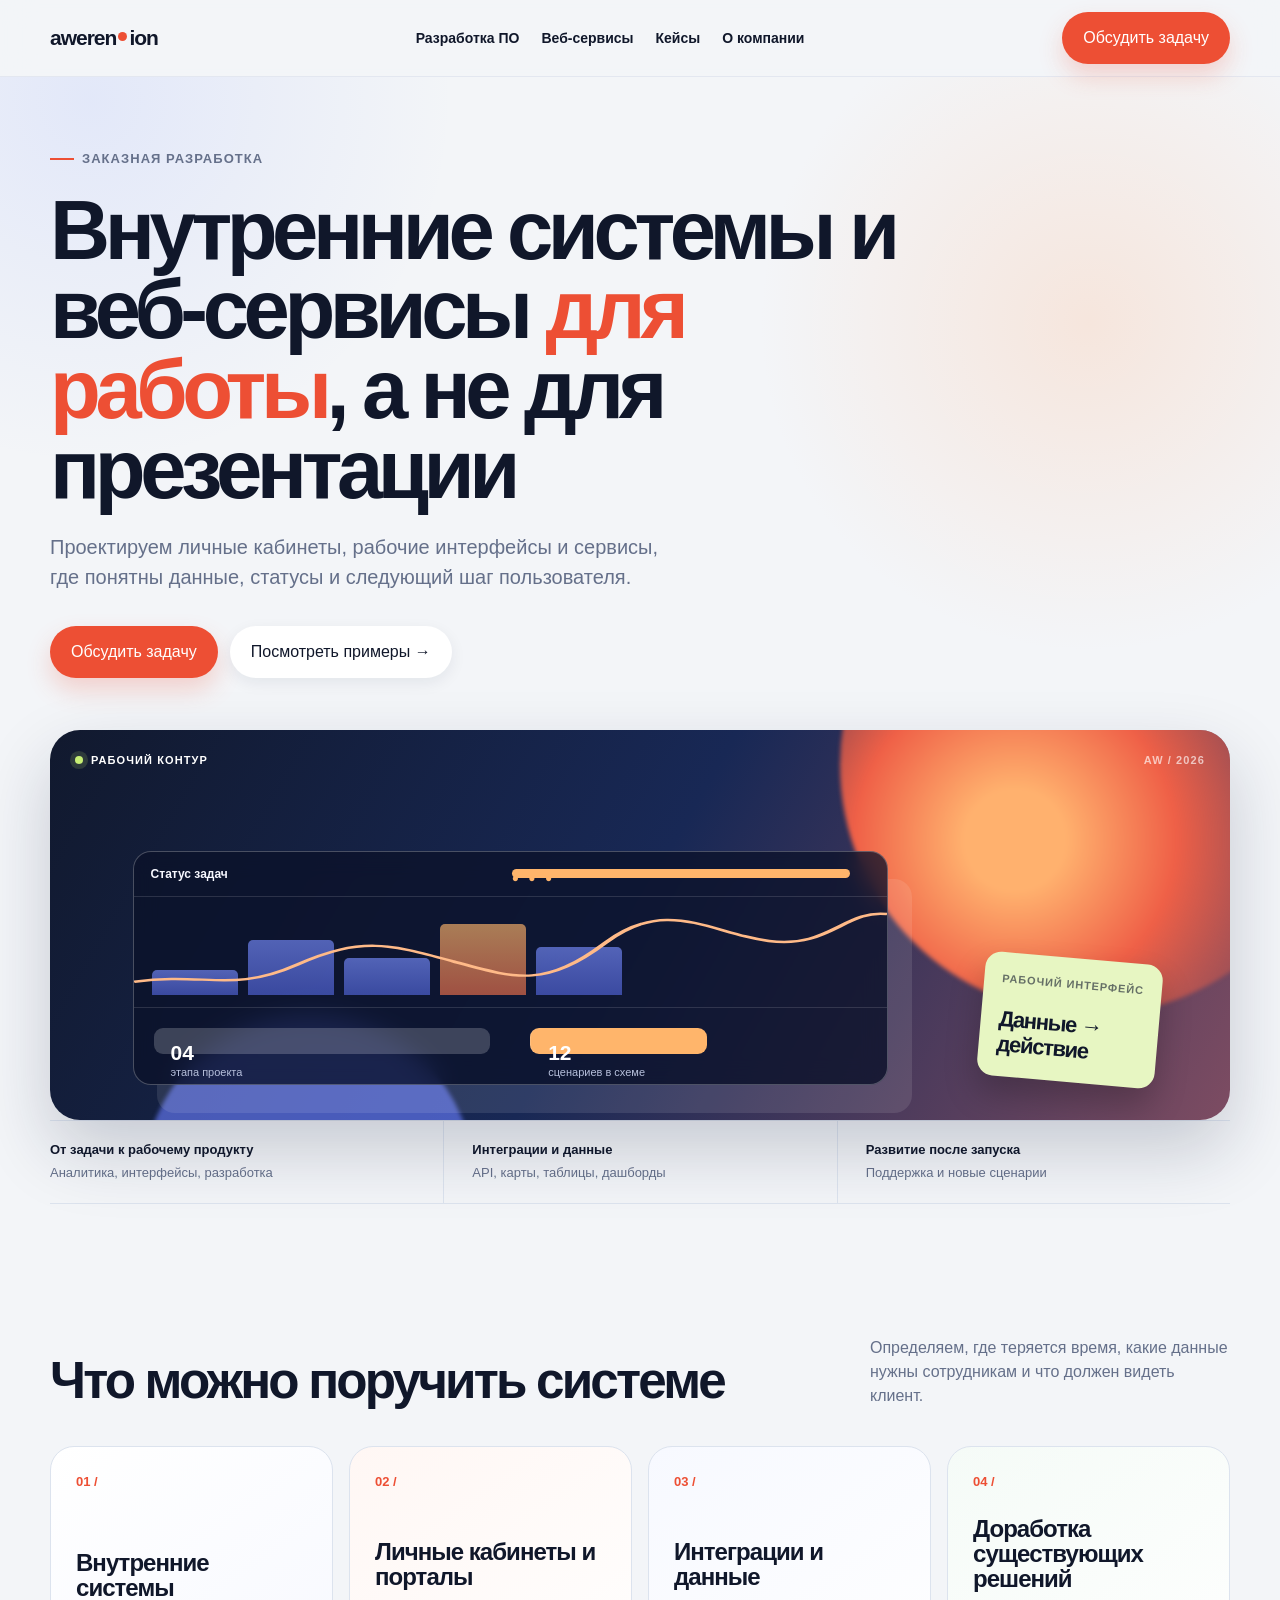
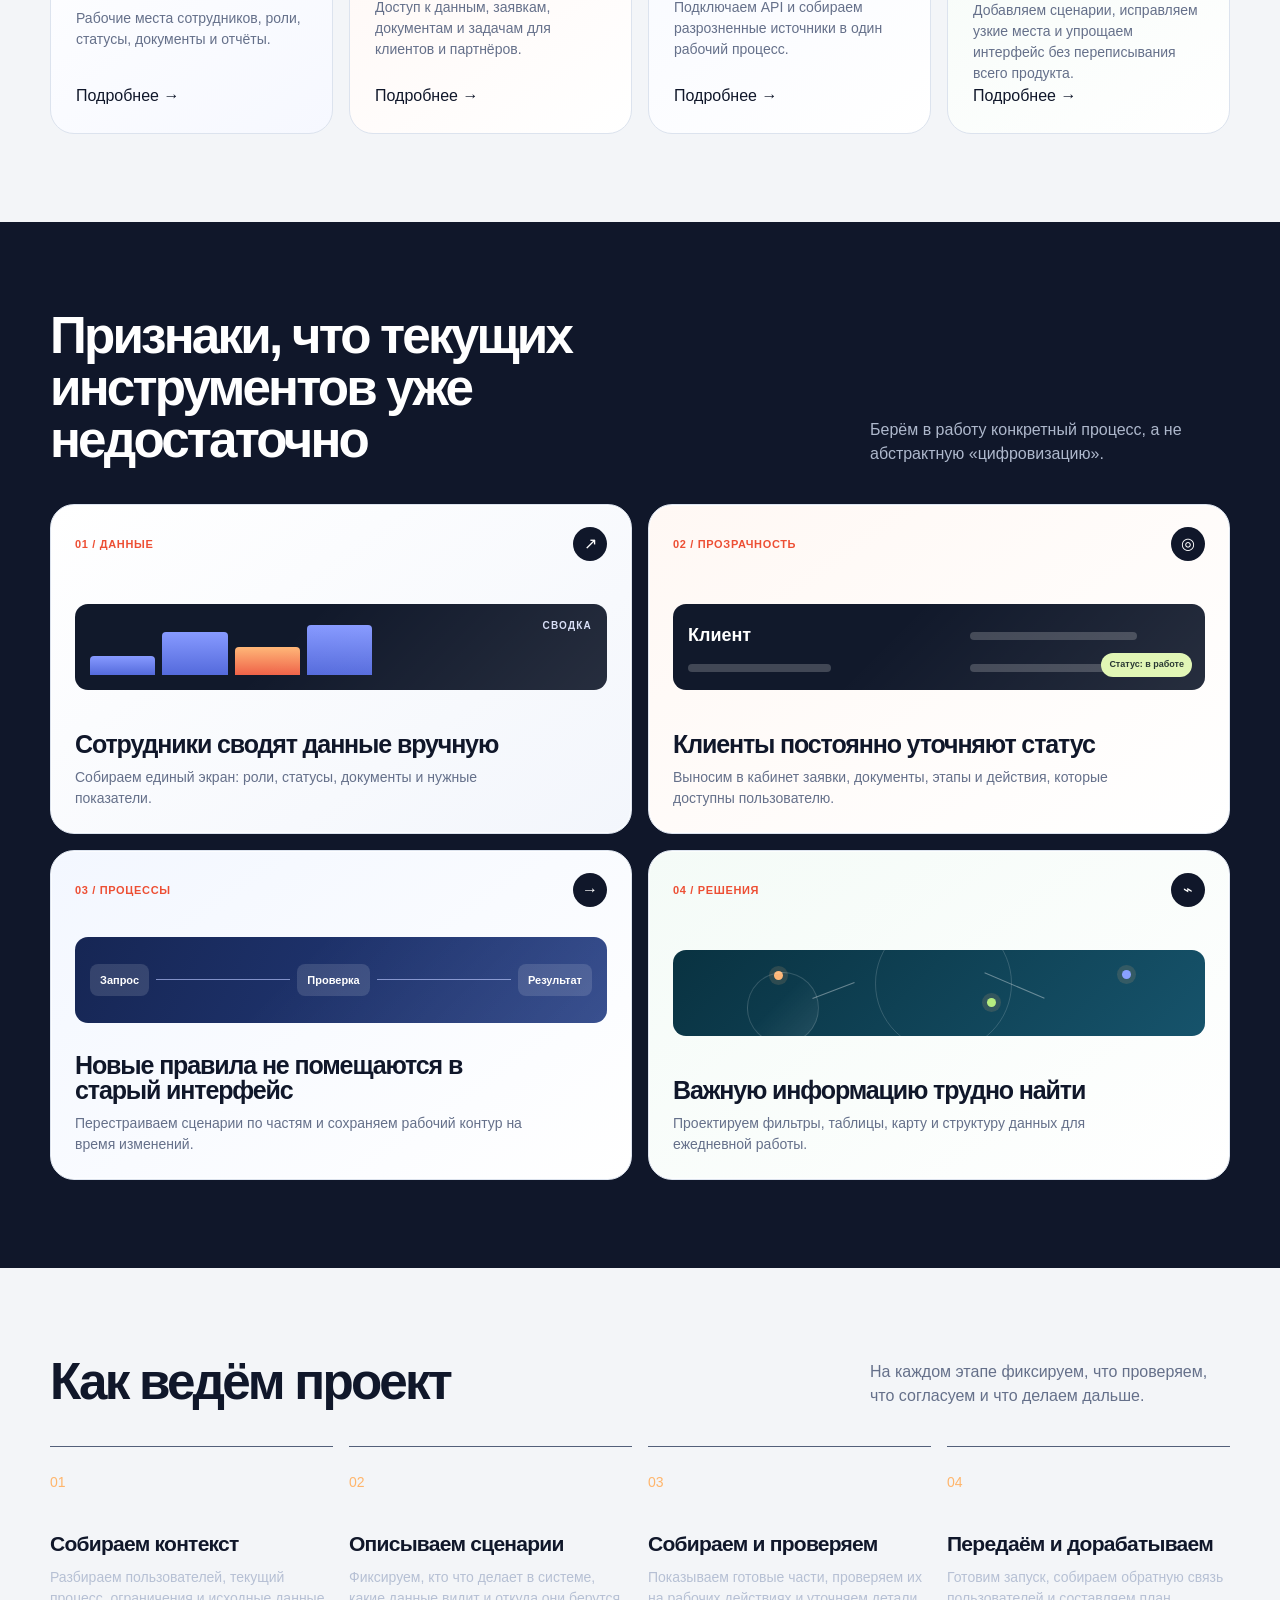
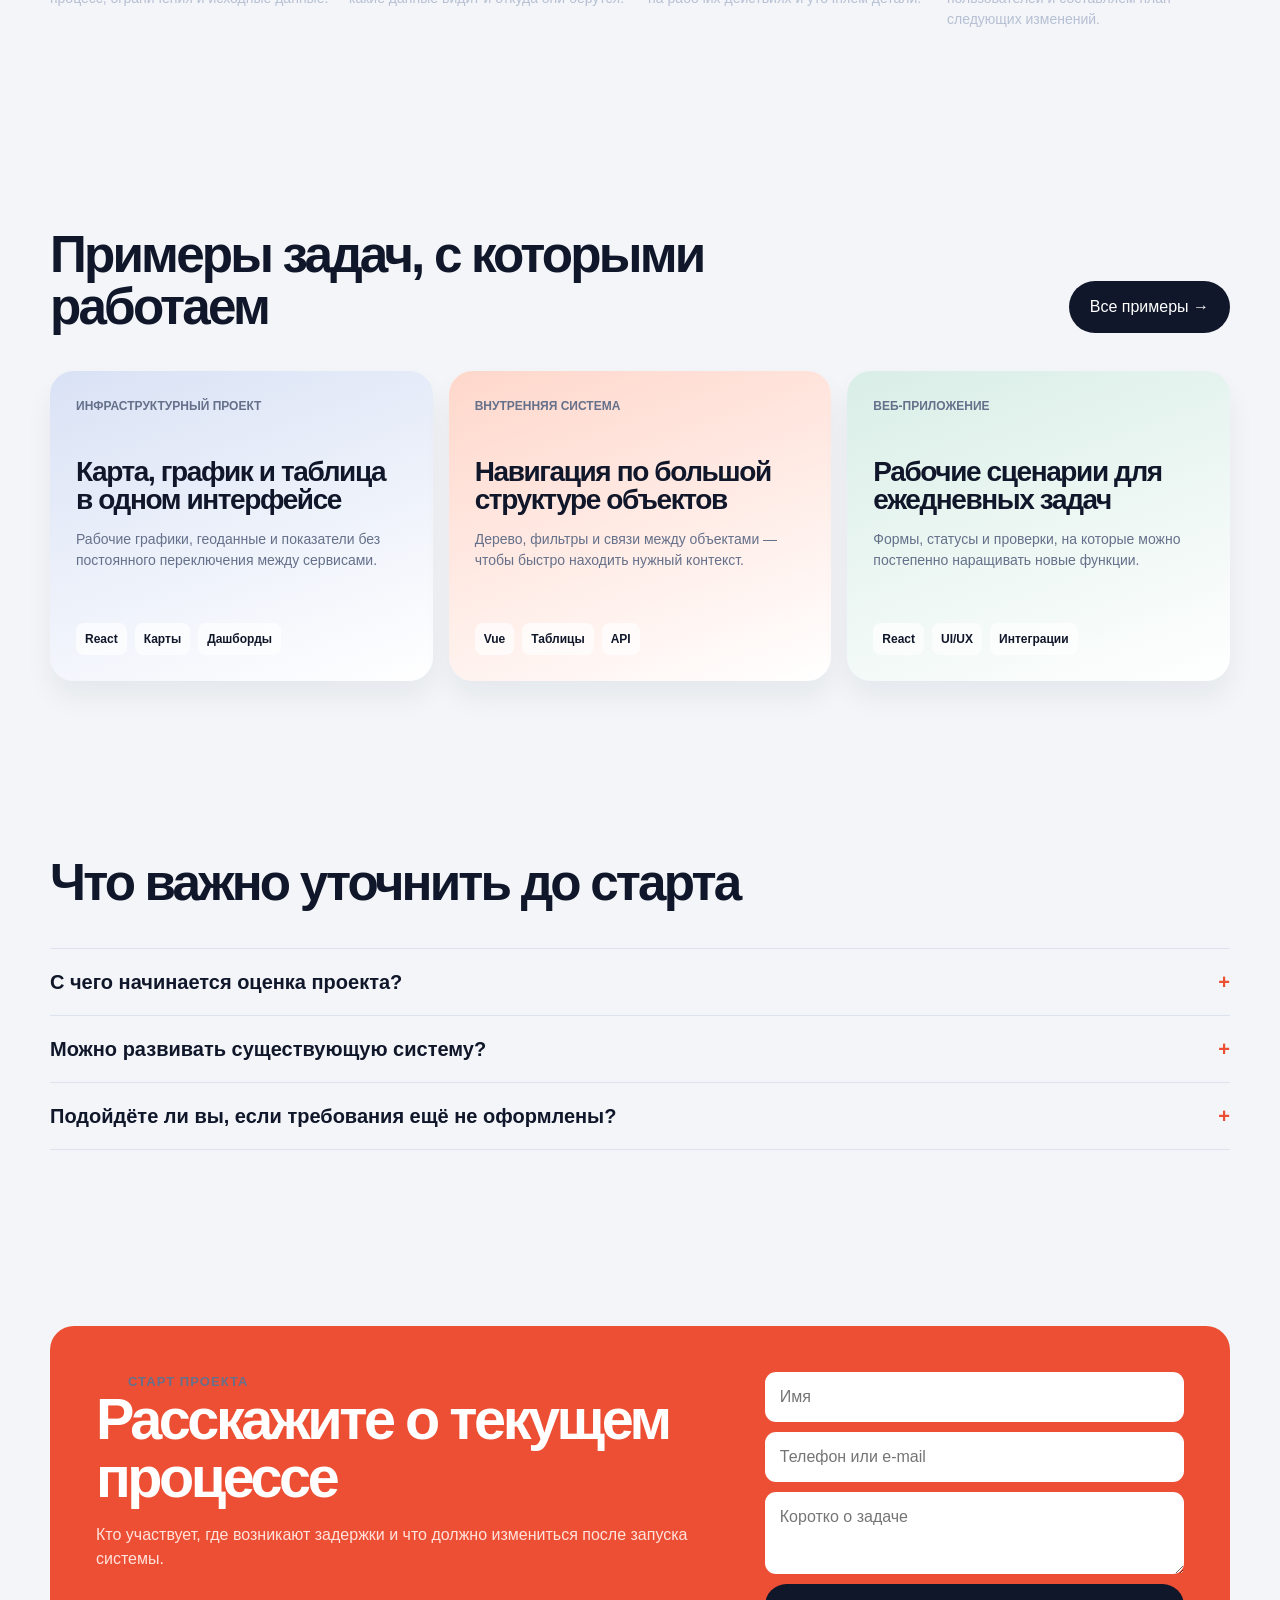
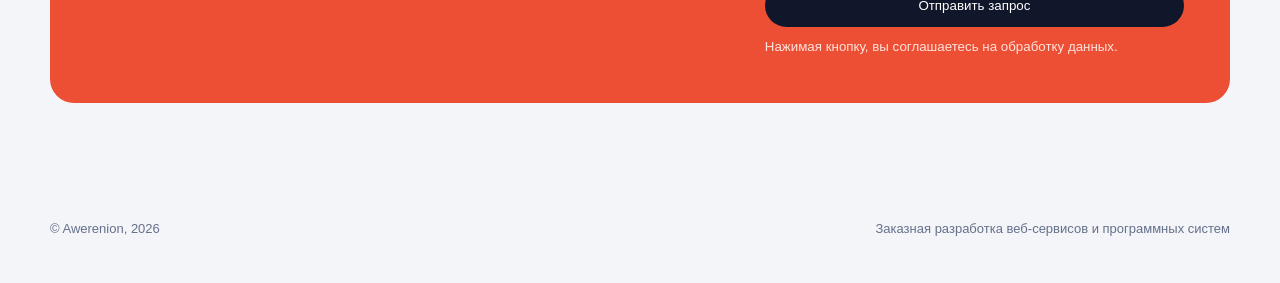
==== index.html @ 9384d817 "Rewrite site copy with concrete business language" ====
<!doctype html><html lang="ru"><head><meta charset="utf-8"><meta name="viewport" content="width=device-width,initial-scale=1"><title>Awerenion — разработка внутренних систем и веб-сервисов</title><meta name="description" content="Разрабатываем внутренние системы, личные кабинеты и веб-сервисы для рабочих процессов и данных."><link rel="stylesheet" href="styles.css"></head><body><header class="nav"><div class="wrap navin"><a class="logo" href="index.html">aweren<i></i>ion</a><nav class="menu"><a href="software.html">Разработка ПО</a><a href="web-services.html">Веб-сервисы</a><a href="cases.html">Кейсы</a><a href="about.html">О компании</a></nav><a class="btn red" href="#request">Обсудить задачу</a></div></header><main><section class="hero"><div class="wrap"><div class="eyebrow">Заказная разработка</div><h1>Внутренние системы и веб‑сервисы <em>для работы</em>, а не для презентации</h1><p class="lead">Проектируем личные кабинеты, рабочие интерфейсы и сервисы, где понятны данные, статусы и следующий шаг пользователя.</p><div class="hero-actions"><a class="btn red" href="#request">Обсудить задачу</a><a class="btn light" href="cases.html">Посмотреть примеры →</a></div><div class="art"><div class="art-top"><span class="art-live"><i></i> Рабочий контур</span><span>AW / 2026</span></div><div class="panel"><div class="panel-nav"><b>Статус задач</b><span>● ● ●</span></div><div class="chart"><i></i><i></i><i></i><i></i><i></i><svg viewbox="0 0 420 135" preserveaspectratio="none" aria-hidden="true"><path d="M0 104 C40 92 55 118 91 83 S143 58 178 79 S229 112 263 56 S321 44 354 54 S397 15 420 21"></path></svg></div><div class="panel-data"><span><b>04</b>этапа проекта</span><span><b>12</b>сценариев в схеме</span></div></div><div class="floating-card"><span>Рабочий интерфейс</span><b>Данные →<br>действие</b></div></div><div class="metricstrip"><div><b>От задачи к рабочему продукту</b><span>Аналитика, интерфейсы, разработка</span></div><div><b>Интеграции и данные</b><span>API, карты, таблицы, дашборды</span></div><div><b>Развитие после запуска</b><span>Поддержка и новые сценарии</span></div></div></div></section><section class="section"><div class="wrap"><div class="section-head"><h2>Что можно поручить системе</h2><p>Определяем, где теряется время, какие данные нужны сотрудникам и что должен видеть клиент.</p></div><div class="grid services"><a class="card" href="software.html"><span class="num">01 /</span><div><h3>Внутренние системы</h3><p>Рабочие места сотрудников, роли, статусы, документы и отчёты.</p></div><span>Подробнее →</span></a><a class="card" href="web-services.html"><span class="num">02 /</span><div><h3>Личные кабинеты и порталы</h3><p>Доступ к данным, заявкам, документам и задачам для клиентов и партнёров.</p></div><span>Подробнее →</span></a><a class="card" href="web-services.html#integrations"><span class="num">03 /</span><div><h3>Интеграции и данные</h3><p>Подключаем API и собираем разрозненные источники в один рабочий процесс.</p></div><span>Подробнее →</span></a><a class="card" href="software.html#support"><span class="num">04 /</span><div><h3>Доработка существующих решений</h3><p>Добавляем сценарии, исправляем узкие места и упрощаем интерфейс без переписывания всего продукта.</p></div><span>Подробнее →</span></a></div></div></section><section class="section dark"><div class="wrap"><div class="section-head"><h2>Признаки, что текущих инструментов уже недостаточно</h2><p>Берём в работу конкретный процесс, а не абстрактную «цифровизацию».</p></div><div class="grid problem"><article class="card problem-card problem-data"><div class="problem-top"><span class="num">01 / ДАННЫЕ</span><span class="problem-icon">↗</span></div><div class="problem-visual"><i></i><i></i><i></i><i></i><b>СВОДКА</b></div><div><h3>Сотрудники сводят данные вручную</h3><p>Собираем единый экран: роли, статусы, документы и нужные показатели.</p></div></article><article class="card problem-card problem-client"><div class="problem-top"><span class="num">02 / ПРОЗРАЧНОСТЬ</span><span class="problem-icon">◎</span></div><div class="problem-visual"><b>Клиент</b><i></i><i></i><i></i><span>Статус: в работе</span></div><div><h3>Клиенты постоянно уточняют статус</h3><p>Выносим в кабинет заявки, документы, этапы и действия, которые доступны пользователю.</p></div></article><article class="card problem-card problem-flow"><div class="problem-top"><span class="num">03 / ПРОЦЕССЫ</span><span class="problem-icon">→</span></div><div class="problem-visual"><b>Запрос</b><i></i><b>Проверка</b><i></i><b>Результат</b></div><div><h3>Новые правила не помещаются в старый интерфейс</h3><p>Перестраиваем сценарии по частям и сохраняем рабочий контур на время изменений.</p></div></article><article class="card problem-card problem-map"><div class="problem-top"><span class="num">04 / РЕШЕНИЯ</span><span class="problem-icon">⌁</span></div><div class="problem-visual"><span></span><span></span><span></span><i></i><i></i></div><div><h3>Важную информацию трудно найти</h3><p>Проектируем фильтры, таблицы, карту и структуру данных для ежедневной работы.</p></div></article></div></div></section><section class="section"><div class="wrap"><div class="section-head"><h2>Как ведём проект</h2><p>На каждом этапе фиксируем, что проверяем, что согласуем и что делаем дальше.</p></div><div class="grid steps"><article class="step"><h3>Собираем контекст</h3><p>Разбираем пользователей, текущий процесс, ограничения и исходные данные.</p></article><article class="step"><h3>Описываем сценарии</h3><p>Фиксируем, кто что делает в системе, какие данные видит и откуда они берутся.</p></article><article class="step"><h3>Собираем и проверяем</h3><p>Показываем готовые части, проверяем их на рабочих действиях и уточняем детали.</p></article><article class="step"><h3>Передаём и дорабатываем</h3><p>Готовим запуск, собираем обратную связь пользователей и составляем план следующих изменений.</p></article></div></div></section><section class="section"><div class="wrap"><div class="section-head"><h2>Примеры задач, с которыми работаем</h2><a class="btn" href="cases.html">Все примеры →</a></div><div class="grid cases"><article class="case"><span class="tag">ИНФРАСТРУКТУРНЫЙ ПРОЕКТ</span><div><h3>Карта, график и таблица в одном интерфейсе</h3><p>Рабочие графики, геоданные и показатели без постоянного переключения между сервисами.</p></div><div class="tech"><span>React</span><span>Карты</span><span>Дашборды</span></div></article><article class="case"><span class="tag">ВНУТРЕННЯЯ СИСТЕМА</span><div><h3>Навигация по большой структуре объектов</h3><p>Дерево, фильтры и связи между объектами — чтобы быстро находить нужный контекст.</p></div><div class="tech"><span>Vue</span><span>Таблицы</span><span>API</span></div></article><article class="case"><span class="tag">ВЕБ‑ПРИЛОЖЕНИЕ</span><div><h3>Рабочие сценарии для ежедневных задач</h3><p>Формы, статусы и проверки, на которые можно постепенно наращивать новые функции.</p></div><div class="tech"><span>React</span><span>UI/UX</span><span>Интеграции</span></div></article></div></div></section><section class="section"><div class="wrap"><div class="section-head"><h2>Что важно уточнить до старта</h2></div><div class="faq"><details><summary>С чего начинается оценка проекта?</summary><p>С понимания задачи, пользователей, текущих процессов и интеграций. После этого можно предложить формат первого этапа и порядок работ.</p></details><details><summary>Можно развивать существующую систему?</summary><p>Да. Начинаем с аудита текущего решения, определяем узкие места и собираем план изменений без лишней перестройки.</p></details><details><summary>Подойдёте ли вы, если требования ещё не оформлены?</summary><p>Да. На старте помогаем структурировать задачу, определить приоритеты и оформить первый понятный объём работ.</p></details></div></div></section><section class="section"><div class="wrap"><div class="contact" id="request"><div><div class="eyebrow">Старт проекта</div><h2>Расскажите о текущем процессе</h2><p>Кто участвует, где возникают задержки и что должно измениться после запуска системы.</p></div><form class="form" data-form><input required placeholder="Имя"><input required placeholder="Телефон или e-mail"><textarea placeholder="Коротко о задаче"></textarea><button class="btn" type="submit">Отправить запрос</button><small data-status>Нажимая кнопку, вы соглашаетесь на обработку данных.</small></form></div></div></section></main><footer class="footer"><div class="wrap footerin"><span>© Awerenion, 2026</span><span>Заказная разработка веб‑сервисов и программных систем</span></div></footer><script src="script.js"></script></body></html>
---- styles.css ----
:root{--ink:#10172a;--muted:#65708a;--line:#dce3ee;--paper:#f5f7fa;--white:#fff;--red:#e4472f;--orange:#ffb56b;--blue:#315efb;--radius:22px;--wide:1180px}*{box-sizing:border-box}html{scroll-behavior:smooth}body{margin:0;background:var(--paper);color:var(--ink);font:16px/1.5 Inter,Arial,sans-serif}a{color:inherit;text-decoration:none}.wrap{width:min(var(--wide),calc(100% - 40px));margin:auto}.nav{position:sticky;top:0;z-index:5;background:rgba(245,247,250,.92);backdrop-filter:blur(12px);border-bottom:1px solid var(--line)}.navin{height:76px;display:flex;align-items:center;justify-content:space-between;gap:24px}.logo{font-size:21px;font-weight:850;letter-spacing:-1px}.logo i{display:inline-block;width:9px;height:9px;border-radius:50%;background:var(--red);margin:0 2px 4px}.menu{display:flex;gap:22px;font-size:14px;font-weight:650}.menu a:hover{color:var(--red)}.btn{display:inline-flex;align-items:center;justify-content:center;border:0;border-radius:100px;padding:14px 21px;background:var(--ink);color:white;font:700 14px inherit;cursor:pointer;transition:.2s}.btn:hover{transform:translateY(-2px);background:var(--blue)}.btn.red{background:var(--red)}.btn.light{background:white;color:var(--ink)}.hero{padding:72px 0 44px;overflow:hidden}.eyebrow{display:flex;align-items:center;gap:8px;color:var(--muted);font-size:13px;font-weight:750;text-transform:uppercase;letter-spacing:.08em}.eyebrow:before{content:'';width:24px;height:2px;background:var(--red)}h1{max-width:880px;margin:22px 0;font-size:clamp(42px,6.5vw,86px);line-height:.96;letter-spacing:-.065em}h1 em{font-style:normal;color:var(--red)}.lead{max-width:620px;color:var(--muted);font-size:20px}.hero-actions{display:flex;gap:12px;flex-wrap:wrap;margin:34px 0 52px}.metricstrip{display:grid;grid-template-columns:repeat(3,1fr);border-top:1px solid var(--line);border-bottom:1px solid var(--line)}.metricstrip div{padding:19px 0}.metricstrip div+div{border-left:1px solid var(--line);padding-left:28px}.metricstrip b{display:block;font-size:13px}.metricstrip span{font-size:13px;color:var(--muted)}.art{height:330px;position:relative;border-radius:var(--radius);background:linear-gradient(115deg,#121a2b,#273c74);overflow:hidden}.art:before,.art:after{content:'';position:absolute;border-radius:50%;filter:blur(2px)}.art:before{width:420px;height:420px;right:-60px;top:-110px;background:linear-gradient(135deg,var(--red),#ff8a67)}.art:after{width:280px;height:280px;left:16%;bottom:-155px;background:#7b9cff}.art .panel{position:absolute;left:7%;bottom:8%;width:67%;height:60%;z-index:1;border:1px solid rgba(255,255,255,.35);border-radius:16px;background:rgba(10,16,35,.7);box-shadow:20px 24px 0 rgba(255,255,255,.14)}.panel span{display:block;margin:20px;background:rgba(255,255,255,.2);height:9px;border-radius:9px}.panel span:nth-child(2){width:47%;background:#ffb56b}.panel span:nth-child(3){width:72%}.panel span:nth-child(4){width:35%;background:#f86b5c}.section{padding:88px 0}.section.dark{background:var(--ink);color:white}.section-head{display:flex;align-items:end;justify-content:space-between;gap:25px;margin-bottom:38px}.section h2{max-width:740px;margin:0;font-size:clamp(31px,4vw,53px);line-height:1.02;letter-spacing:-.055em}.section-head p{max-width:360px;margin:0;color:var(--muted)}.dark .section-head p{color:#aeb8cc}.grid{display:grid;gap:16px}.services{grid-template-columns:repeat(4,1fr)}.card{background:white;border:1px solid var(--line);border-radius:var(--radius);padding:25px;min-height:240px;display:flex;flex-direction:column;justify-content:space-between;transition:.2s}.card:hover{border-color:var(--blue);transform:translateY(-4px)}.num{font-weight:800;color:var(--red);font-size:13px}.card h3{font-size:24px;line-height:1.05;letter-spacing:-.04em;margin:25px 0 8px}.card p{margin:0;color:var(--muted);font-size:14px}.problem{grid-template-columns:repeat(2,1fr)}.problem .card{min-height:185px}.problem .card h3{margin:12px 0 8px}.steps{counter-reset:steps;grid-template-columns:repeat(4,1fr)}.step{padding:23px 0;border-top:1px solid #53607a}.step:before{counter-increment:steps;content:'0' counter(steps);font-size:14px;color:var(--orange)}.step h3{font-size:21px;margin:34px 0 7px;letter-spacing:-.035em}.step p{margin:0;color:#b6c0d4;font-size:14px}.cases{grid-template-columns:repeat(3,1fr)}.case{min-height:310px;padding:26px;border-radius:var(--radius);background:linear-gradient(160deg,#d9e2f5,#fff);display:flex;flex-direction:column;justify-content:space-between}.case:nth-child(2){background:linear-gradient(160deg,#ffd7cb,#fff)}.case:nth-child(3){background:linear-gradient(160deg,#d9eee7,#fff)}.tag{font-size:12px;font-weight:700;color:var(--muted)}.case h3{font-size:28px;line-height:1.03;letter-spacing:-.05em;margin:14px 0}.case p{font-size:14px;color:var(--muted);margin:0}.tech{display:flex;gap:8px;flex-wrap:wrap;margin-top:24px}.tech span{font-size:12px;font-weight:700;padding:7px 9px;background:rgba(255,255,255,.7);border-radius:8px}.faq{border-top:1px solid var(--line)}details{border-bottom:1px solid var(--line);padding:18px 0}summary{cursor:pointer;list-style:none;font-size:20px;font-weight:700;display:flex;justify-content:space-between;gap:20px}summary:after{content:'+';color:var(--red)}details[open] summary:after{content:'−'}details p{max-width:700px;margin:14px 0 0;color:var(--muted)}.contact{background:var(--red);color:white;border-radius:var(--radius);padding:46px;display:grid;grid-template-columns:1.2fr .8fr;gap:40px}.contact h2{font-size:clamp(34px,4.5vw,62px);line-height:1;letter-spacing:-.06em;margin:0 0 17px}.contact p{margin:0;color:#ffe3dc}.form{display:grid;gap:10px}.form input,.form textarea{width:100%;padding:13px 15px;border:0;border-radius:11px;font:inherit}.form textarea{min-height:82px;resize:vertical}.form small{color:#ffe3dc}.form .btn{background:var(--ink)}.footer{padding:28px 0 45px;color:var(--muted);font-size:13px}.footerin{display:flex;justify-content:space-between;gap:20px}.pagehero{padding:70px 0 44px}.pagehero h1{font-size:clamp(43px,6vw,72px);max-width:830px}.pagehero .lead{max-width:720px}.crumbs{font-size:13px;color:var(--muted)}.content-grid{display:grid;grid-template-columns:1fr 1fr;gap:16px}.wide-card{background:white;padding:32px;border-radius:var(--radius);border:1px solid var(--line)}.wide-card h2{margin:0 0 15px;font-size:32px;letter-spacing:-.05em;line-height:1.05}.wide-card p{color:var(--muted)}.case-full{padding:38px;background:white;border-radius:var(--radius);border:1px solid var(--line);margin-bottom:16px}.case-full h2{font-size:35px;letter-spacing:-.055em;margin:8px 0 14px}.case-full p{max-width:720px;color:var(--muted)}.case-full dl{display:grid;grid-template-columns:repeat(3,1fr);gap:20px;margin:28px 0 0}.case-full dt{color:var(--muted);font-size:13px}.case-full dd{font-size:16px;font-weight:700;margin:6px 0}.note{background:#fff4ef;border-left:3px solid var(--red);padding:17px 18px;color:#55362d;font-size:14px;border-radius:0 10px 10px 0}@media(max-width:800px){.wrap{width:min(100% - 28px,var(--wide))}.menu{display:none}.navin{height:65px}.hero{padding-top:45px}.art{height:260px}.section{padding:62px 0}.section-head{display:block}.section-head p{margin-top:16px}.services,.steps{grid-template-columns:repeat(2,1fr)}.cases,.problem,.content-grid,.contact{grid-template-columns:1fr}.metricstrip{grid-template-columns:1fr}.metricstrip div+div{border-left:0;border-top:1px solid var(--line);padding-left:0}.contact{padding:30px 22px}.case-full dl{grid-template-columns:1fr}.footerin{display:block}.footerin span{display:block;margin-bottom:8px}}@media(max-width:450px){h1{font-size:42px}.services,.steps{grid-template-columns:1fr}.hero-actions .btn{width:100%}.art{height:210px}.section h2{font-size:33px}}/* Visual layer */:root{--paper:#f3f5f8;--red:#ed4f34;--lime:#c7ef74;--radius:24px}.nav{background:rgba(243,245,248,.85);backdrop-filter:blur(16px);border-color:rgba(220,226,237,.75)}.btn.red{box-shadow:0 12px 25px rgba(237,79,52,.22)}.btn.red b{font-size:18px;margin-left:9px;line-height:0}.btn.light{box-shadow:0 5px 16px rgba(18,28,50,.07)}.hero{background:radial-gradient(circle at 85% 21%,rgba(255,186,143,.26),transparent 23%),radial-gradient(circle at 7% 2%,rgba(107,138,255,.12),transparent 22%)}.art{height:390px;border-radius:30px;background:linear-gradient(120deg,#11192e 0%,#182855 49%,#7d4c62 100%);box-shadow:0 30px 70px rgba(18,29,58,.2)}.art:before{width:500px;height:500px;right:-110px;top:-215px;background:radial-gradient(circle at 35% 65%,#ffb16e 0 11%,#ef6047 35%,rgba(237,79,52,0) 68%)}.art:after{width:330px;height:330px;left:8%;bottom:-225px;background:#697eff;opacity:.62}.art-top{position:relative;z-index:2;display:flex;justify-content:space-between;padding:22px 25px;color:rgba(255,255,255,.65);font-size:11px;font-weight:800;letter-spacing:.1em;text-transform:uppercase}.art-live{display:flex;gap:8px;align-items:center;color:white}.art-live i{width:8px;height:8px;border-radius:50%;background:var(--lime);box-shadow:0 0 0 5px rgba(199,239,116,.15)}.art .panel{left:7%;bottom:9%;width:64%;min-height:226px;border-color:rgba(255,255,255,.25);border-radius:18px;background:rgba(11,18,41,.76);box-shadow:24px 28px 0 rgba(255,255,255,.1);overflow:hidden;backdrop-filter:blur(12px)}.panel-nav{height:45px;padding:0 17px;display:flex;justify-content:space-between;align-items:center;color:#f7f8ff;border-bottom:1px solid rgba(255,255,255,.13);font-size:12px}.panel-nav span{color:#ffb56b;letter-spacing:3px}.chart{height:110px;display:flex;align-items:flex-end;gap:10px;padding:16px 18px 12px;position:relative;overflow:hidden}.chart>i{display:block;width:12%;border-radius:5px 5px 0 0;background:linear-gradient(#788dff,#5366dc);opacity:.65}.chart>i:nth-child(1){height:31%}.chart>i:nth-child(2){height:67%}.chart>i:nth-child(3){height:45%}.chart>i:nth-child(4){height:87%;background:linear-gradient(#ffb56b,#ef704c)}.chart>i:nth-child(5){height:59%}.chart svg{position:absolute;inset:0;width:100%;height:100%;fill:none;stroke:#ffba88;stroke-width:3}.panel-data{display:grid;grid-template-columns:1fr 1fr;border-top:1px solid rgba(255,255,255,.13)}.panel-data span{padding:13px 17px;color:#b7c0dc;font-size:11px}.panel-data span+span{border-left:1px solid rgba(255,255,255,.13)}.panel-data b{display:block;color:white;font-size:21px;line-height:1.1}.floating-card{position:absolute;right:6%;bottom:10%;z-index:2;width:178px;padding:18px;border-radius:16px;background:#e7f6c2;color:var(--ink);transform:rotate(5deg);box-shadow:0 18px 33px rgba(0,0,0,.22)}.floating-card span{display:block;font-size:11px;font-weight:800;text-transform:uppercase;letter-spacing:.08em;opacity:.6;margin-bottom:21px}.floating-card b{font-size:22px;line-height:1;letter-spacing:-.06em}.services .card{background:linear-gradient(145deg,#fff,#f6f8ff)}.services .card:nth-child(2){background:linear-gradient(145deg,#fff7f4,#fff)}.services .card:nth-child(3){background:linear-gradient(145deg,#f7f9ff,#fff)}.services .card:nth-child(4){background:linear-gradient(145deg,#f5fbf7,#fff)}.case{box-shadow:0 16px 28px rgba(18,30,54,.06)}@media(max-width:800px){.art{height:310px}.art .panel{width:70%;min-height:202px;left:5%}.floating-card{right:4%;bottom:9%;width:140px;padding:14px}.floating-card b{font-size:18px}.chart{height:84px}.panel-data span{padding:10px 12px}.art-top{padding:16px}.art:before{transform:scale(.75);transform-origin:top right}}@media(max-width:450px){.art{height:265px}.art .panel{width:74%;min-height:178px}.floating-card{width:105px;right:3%;padding:11px}.floating-card span{font-size:8px;margin-bottom:12px}.floating-card b{font-size:15px}.chart{gap:6px;height:62px;padding:9px 11px}.panel-nav{height:36px;padding:0 11px;font-size:10px}.panel-data span{font-size:9px;padding:8px 10px}.panel-data b{font-size:16px}}.problem .problem-card{min-height:330px;padding:22px 24px 24px;color:var(--ink);overflow:hidden;position:relative;gap:13px;background:linear-gradient(145deg,#fff,#f3f6fc);box-shadow:inset 0 0 0 1px rgba(255,255,255,.7)}.problem .problem-card:nth-child(2){background:linear-gradient(145deg,#fff8f4,#fff)}.problem .problem-card:nth-child(3){background:linear-gradient(145deg,#f3f7ff,#fff)}.problem .problem-card:nth-child(4){background:linear-gradient(145deg,#f4fbf7,#fff)}.problem-top{display:flex;align-items:center;justify-content:space-between}.problem .num{color:var(--red);font-size:11px;letter-spacing:.06em}.problem-icon{display:grid;place-items:center;width:34px;height:34px;border-radius:50%;background:var(--ink);color:white;font-size:16px}.problem .problem-card h3{margin:0 0 9px;font-size:25px;line-height:1.03;letter-spacing:-.045em;max-width:470px}.problem .problem-card p{font-size:14px;max-width:455px}.problem-visual{height:86px;border-radius:13px;position:relative;overflow:hidden;background:#11192b;color:white;padding:15px;display:flex;align-items:flex-end;gap:7px}.problem-visual:after{content:'';position:absolute;inset:0;background:linear-gradient(135deg,transparent 40%,rgba(255,255,255,.09));pointer-events:none}.problem-data .problem-visual i{display:block;width:13%;border-radius:4px 4px 0 0;background:linear-gradient(#879aff,#546adc)}.problem-data .problem-visual i:nth-of-type(1){height:34%}.problem-data .problem-visual i:nth-of-type(2){height:76%}.problem-data .problem-visual i:nth-of-type(3){height:49%;background:linear-gradient(#ffb778,#ef6248)}.problem-data .problem-visual i:nth-of-type(4){height:89%}.problem-data .problem-visual b{position:absolute;right:15px;top:14px;font-size:10px;letter-spacing:.12em;color:#d6ddf7}.problem-client .problem-visual{display:grid;grid-template-columns:1.25fr 1fr;gap:8px;align-items:center}.problem-client .problem-visual b{font-size:18px}.problem-client .problem-visual i{height:8px;border-radius:8px;background:rgba(255,255,255,.2)}.problem-client .problem-visual i:nth-of-type(1){width:76%}.problem-client .problem-visual i:nth-of-type(2){width:52%}.problem-client .problem-visual i:nth-of-type(3){width:88%}.problem-client .problem-visual span{position:absolute;right:13px;bottom:13px;border-radius:50px;padding:5px 8px;background:#dff5b0;color:#1a2a24;font-size:9px;font-weight:800}.problem-flow .problem-visual{align-items:center;justify-content:space-between;background:linear-gradient(115deg,#162654,#263f84)}.problem-flow .problem-visual b{font-size:11px;padding:8px 10px;border-radius:8px;background:rgba(255,255,255,.13);position:relative;z-index:1}.problem-flow .problem-visual i{height:1px;flex:1;background:#b9c6ff;opacity:.65}.problem-map .problem-visual{display:block;background:linear-gradient(135deg,#093241,#16536b)}.problem-map .problem-visual:before,.problem-map .problem-visual:after{content:'';position:absolute;border:1px solid rgba(255,255,255,.16);border-radius:50%;width:135px;height:135px;left:38%;top:-35px}.problem-map .problem-visual:after{width:70px;height:70px;left:14%;top:22px}.problem-map .problem-visual span{position:absolute;width:9px;height:9px;border-radius:50%;background:#ffb778;box-shadow:0 0 0 5px rgba(255,183,120,.14)}.problem-map .problem-visual span:nth-child(1){left:19%;top:25%}.problem-map .problem-visual span:nth-child(2){left:59%;top:56%;background:#b6ec80}.problem-map .problem-visual span:nth-child(3){right:14%;top:23%;background:#89a1ff}.problem-map .problem-visual i{position:absolute;width:45px;height:1px;background:rgba(255,255,255,.37);transform:rotate(-21deg);left:26%;top:47%}.problem-map .problem-visual i:nth-of-type(2){width:65px;transform:rotate(23deg);left:58%;top:41%}@media(max-width:800px){.problem .problem-card{min-height:290px}.problem .problem-card h3{font-size:22px}}
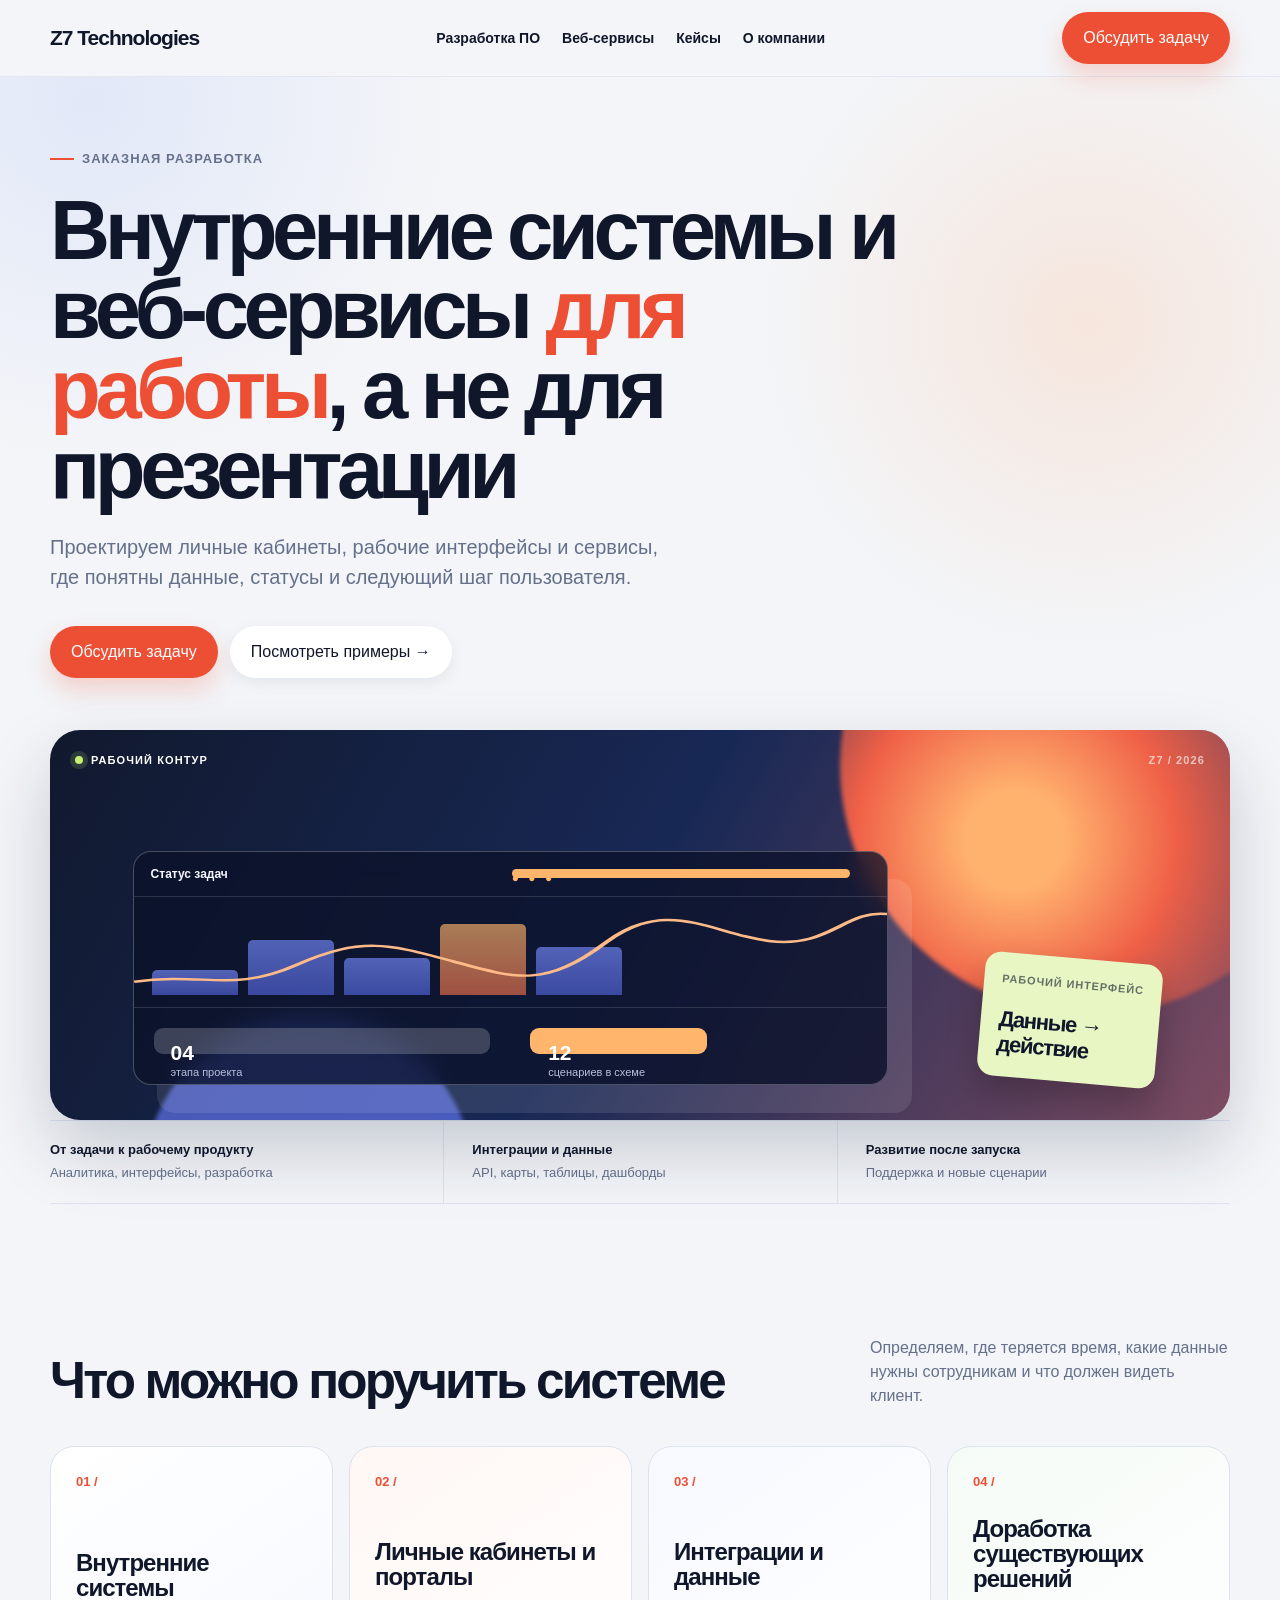
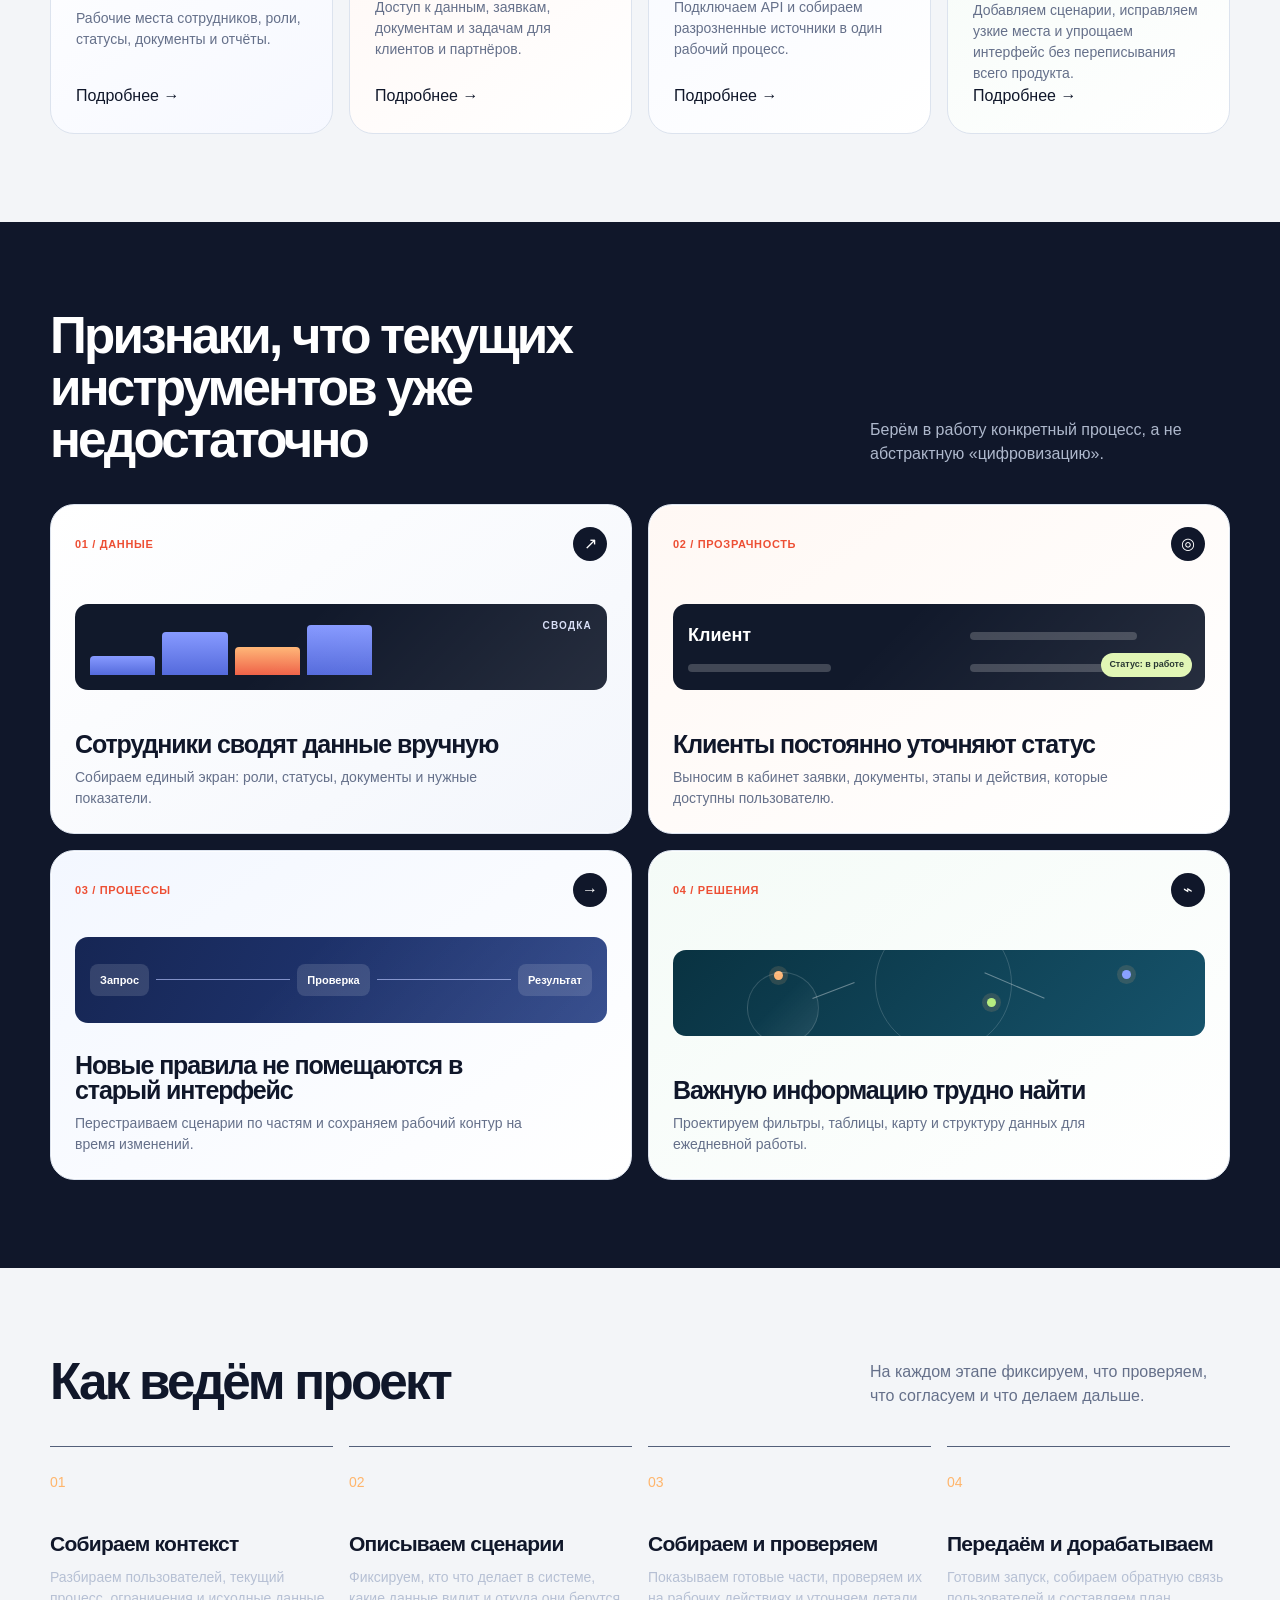
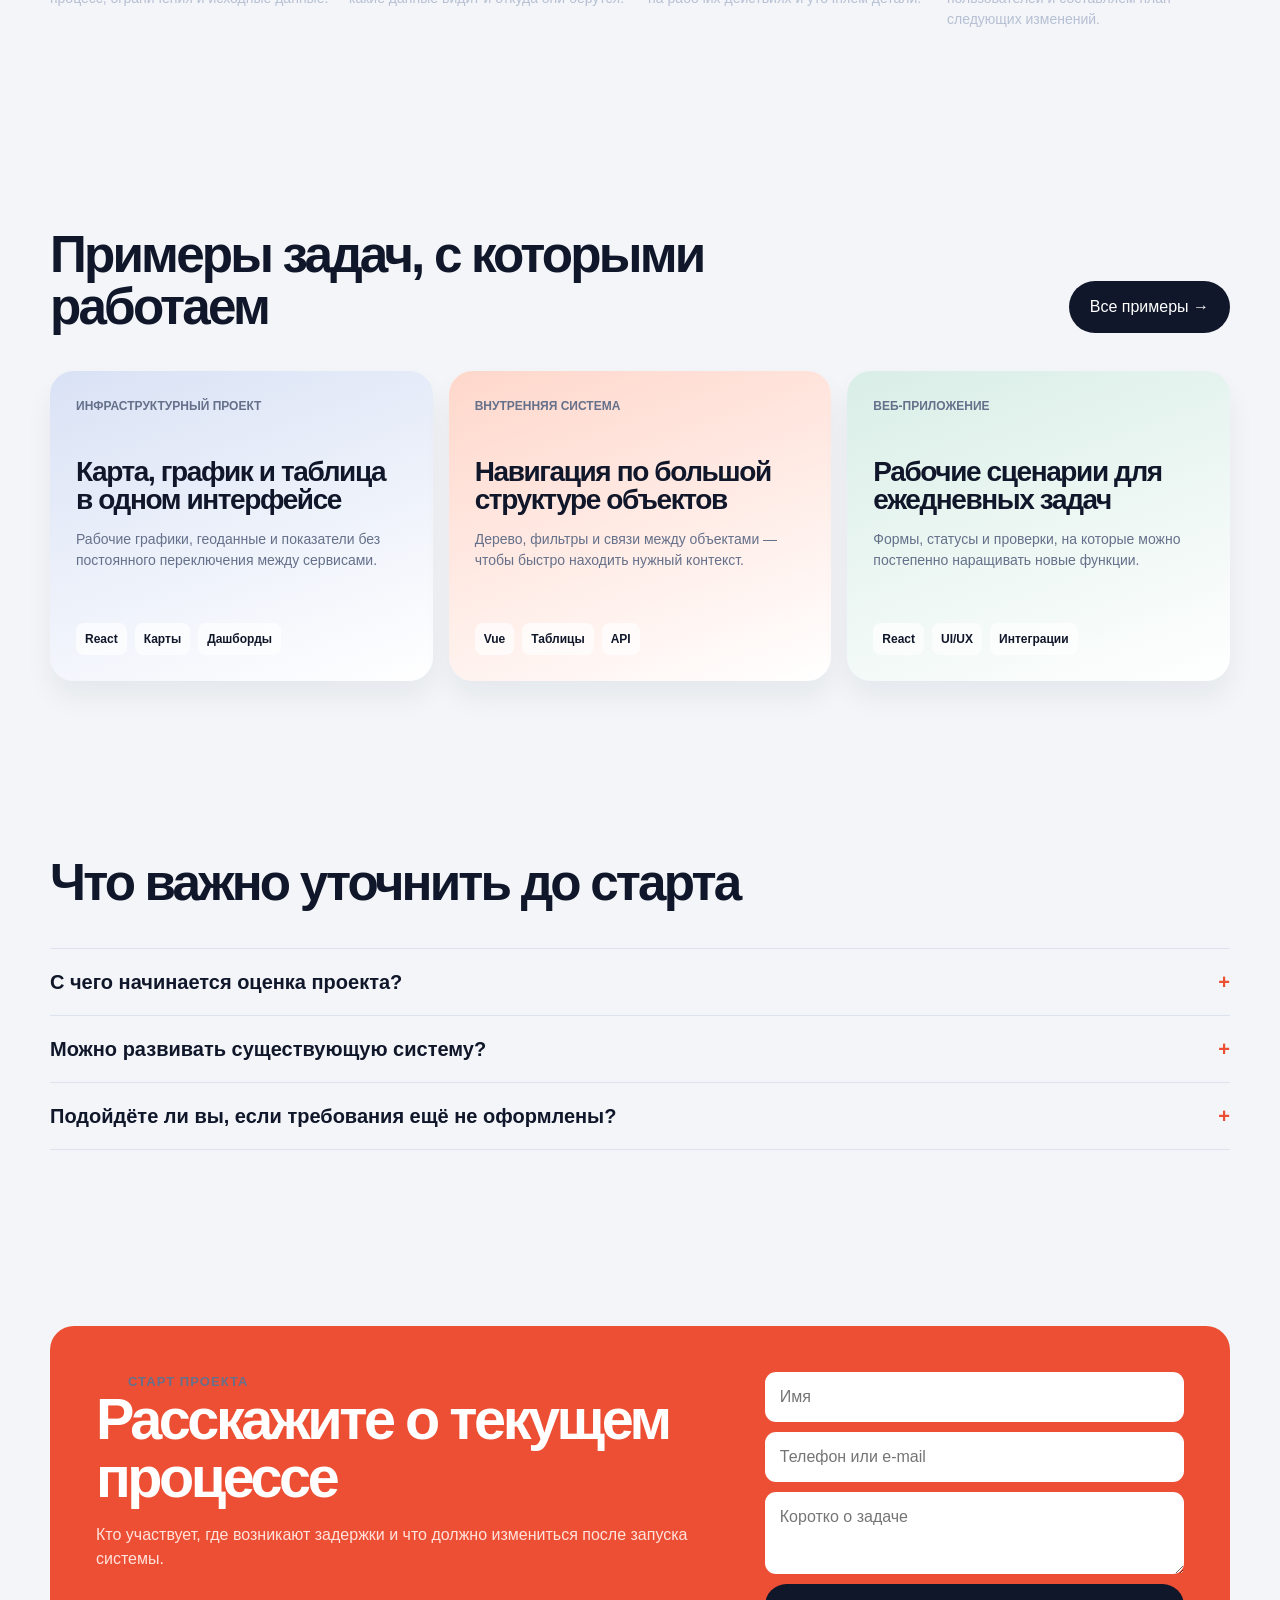
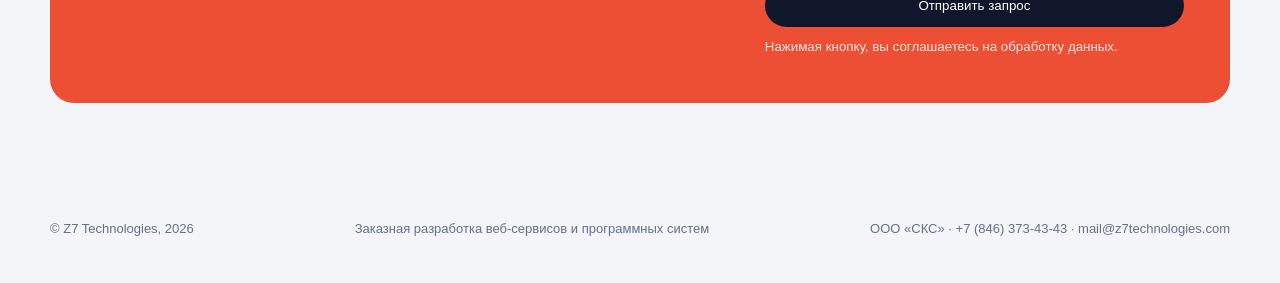
==== commit def4a47d: "Add Z7 Technologies contacts and legal entity" ====
--- a/index.html
+++ b/index.html
@@ -1 +1 @@
-<!doctype html><html lang="ru"><head><meta charset="utf-8"><meta name="viewport" content="width=device-width,initial-scale=1"><title>Awerenion — разработка внутренних систем и веб-сервисов</title><meta name="description" content="Разрабатываем внутренние системы, личные кабинеты и веб-сервисы для рабочих процессов и данных."><link rel="stylesheet" href="styles.css"></head><body><header class="nav"><div class="wrap navin"><a class="logo" href="index.html">aweren<i></i>ion</a><nav class="menu"><a href="software.html">Разработка ПО</a><a href="web-services.html">Веб-сервисы</a><a href="cases.html">Кейсы</a><a href="about.html">О компании</a></nav><a class="btn red" href="#request">Обсудить задачу</a></div></header><main><section class="hero"><div class="wrap"><div class="eyebrow">Заказная разработка</div><h1>Внутренние системы и веб‑сервисы <em>для работы</em>, а не для презентации</h1><p class="lead">Проектируем личные кабинеты, рабочие интерфейсы и сервисы, где понятны данные, статусы и следующий шаг пользователя.</p><div class="hero-actions"><a class="btn red" href="#request">Обсудить задачу</a><a class="btn light" href="cases.html">Посмотреть примеры →</a></div><div class="art"><div class="art-top"><span class="art-live"><i></i> Рабочий контур</span><span>AW / 2026</span></div><div class="panel"><div class="panel-nav"><b>Статус задач</b><span>● ● ●</span></div><div class="chart"><i></i><i></i><i></i><i></i><i></i><svg viewbox="0 0 420 135" preserveaspectratio="none" aria-hidden="true"><path d="M0 104 C40 92 55 118 91 83 S143 58 178 79 S229 112 263 56 S321 44 354 54 S397 15 420 21"></path></svg></div><div class="panel-data"><span><b>04</b>этапа проекта</span><span><b>12</b>сценариев в схеме</span></div></div><div class="floating-card"><span>Рабочий интерфейс</span><b>Данные →<br>действие</b></div></div><div class="metricstrip"><div><b>От задачи к рабочему продукту</b><span>Аналитика, интерфейсы, разработка</span></div><div><b>Интеграции и данные</b><span>API, карты, таблицы, дашборды</span></div><div><b>Развитие после запуска</b><span>Поддержка и новые сценарии</span></div></div></div></section><section class="section"><div class="wrap"><div class="section-head"><h2>Что можно поручить системе</h2><p>Определяем, где теряется время, какие данные нужны сотрудникам и что должен видеть клиент.</p></div><div class="grid services"><a class="card" href="software.html"><span class="num">01 /</span><div><h3>Внутренние системы</h3><p>Рабочие места сотрудников, роли, статусы, документы и отчёты.</p></div><span>Подробнее →</span></a><a class="card" href="web-services.html"><span class="num">02 /</span><div><h3>Личные кабинеты и порталы</h3><p>Доступ к данным, заявкам, документам и задачам для клиентов и партнёров.</p></div><span>Подробнее →</span></a><a class="card" href="web-services.html#integrations"><span class="num">03 /</span><div><h3>Интеграции и данные</h3><p>Подключаем API и собираем разрозненные источники в один рабочий процесс.</p></div><span>Подробнее →</span></a><a class="card" href="software.html#support"><span class="num">04 /</span><div><h3>Доработка существующих решений</h3><p>Добавляем сценарии, исправляем узкие места и упрощаем интерфейс без переписывания всего продукта.</p></div><span>Подробнее →</span></a></div></div></section><section class="section dark"><div class="wrap"><div class="section-head"><h2>Признаки, что текущих инструментов уже недостаточно</h2><p>Берём в работу конкретный процесс, а не абстрактную «цифровизацию».</p></div><div class="grid problem"><article class="card problem-card problem-data"><div class="problem-top"><span class="num">01 / ДАННЫЕ</span><span class="problem-icon">↗</span></div><div class="problem-visual"><i></i><i></i><i></i><i></i><b>СВОДКА</b></div><div><h3>Сотрудники сводят данные вручную</h3><p>Собираем единый экран: роли, статусы, документы и нужные показатели.</p></div></article><article class="card problem-card problem-client"><div class="problem-top"><span class="num">02 / ПРОЗРАЧНОСТЬ</span><span class="problem-icon">◎</span></div><div class="problem-visual"><b>Клиент</b><i></i><i></i><i></i><span>Статус: в работе</span></div><div><h3>Клиенты постоянно уточняют статус</h3><p>Выносим в кабинет заявки, документы, этапы и действия, которые доступны пользователю.</p></div></article><article class="card problem-card problem-flow"><div class="problem-top"><span class="num">03 / ПРОЦЕССЫ</span><span class="problem-icon">→</span></div><div class="problem-visual"><b>Запрос</b><i></i><b>Проверка</b><i></i><b>Результат</b></div><div><h3>Новые правила не помещаются в старый интерфейс</h3><p>Перестраиваем сценарии по частям и сохраняем рабочий контур на время изменений.</p></div></article><article class="card problem-card problem-map"><div class="problem-top"><span class="num">04 / РЕШЕНИЯ</span><span class="problem-icon">⌁</span></div><div class="problem-visual"><span></span><span></span><span></span><i></i><i></i></div><div><h3>Важную информацию трудно найти</h3><p>Проектируем фильтры, таблицы, карту и структуру данных для ежедневной работы.</p></div></article></div></div></section><section class="section"><div class="wrap"><div class="section-head"><h2>Как ведём проект</h2><p>На каждом этапе фиксируем, что проверяем, что согласуем и что делаем дальше.</p></div><div class="grid steps"><article class="step"><h3>Собираем контекст</h3><p>Разбираем пользователей, текущий процесс, ограничения и исходные данные.</p></article><article class="step"><h3>Описываем сценарии</h3><p>Фиксируем, кто что делает в системе, какие данные видит и откуда они берутся.</p></article><article class="step"><h3>Собираем и проверяем</h3><p>Показываем готовые части, проверяем их на рабочих действиях и уточняем детали.</p></article><article class="step"><h3>Передаём и дорабатываем</h3><p>Готовим запуск, собираем обратную связь пользователей и составляем план следующих изменений.</p></article></div></div></section><section class="section"><div class="wrap"><div class="section-head"><h2>Примеры задач, с которыми работаем</h2><a class="btn" href="cases.html">Все примеры →</a></div><div class="grid cases"><article class="case"><span class="tag">ИНФРАСТРУКТУРНЫЙ ПРОЕКТ</span><div><h3>Карта, график и таблица в одном интерфейсе</h3><p>Рабочие графики, геоданные и показатели без постоянного переключения между сервисами.</p></div><div class="tech"><span>React</span><span>Карты</span><span>Дашборды</span></div></article><article class="case"><span class="tag">ВНУТРЕННЯЯ СИСТЕМА</span><div><h3>Навигация по большой структуре объектов</h3><p>Дерево, фильтры и связи между объектами — чтобы быстро находить нужный контекст.</p></div><div class="tech"><span>Vue</span><span>Таблицы</span><span>API</span></div></article><article class="case"><span class="tag">ВЕБ‑ПРИЛОЖЕНИЕ</span><div><h3>Рабочие сценарии для ежедневных задач</h3><p>Формы, статусы и проверки, на которые можно постепенно наращивать новые функции.</p></div><div class="tech"><span>React</span><span>UI/UX</span><span>Интеграции</span></div></article></div></div></section><section class="section"><div class="wrap"><div class="section-head"><h2>Что важно уточнить до старта</h2></div><div class="faq"><details><summary>С чего начинается оценка проекта?</summary><p>С понимания задачи, пользователей, текущих процессов и интеграций. После этого можно предложить формат первого этапа и порядок работ.</p></details><details><summary>Можно развивать существующую систему?</summary><p>Да. Начинаем с аудита текущего решения, определяем узкие места и собираем план изменений без лишней перестройки.</p></details><details><summary>Подойдёте ли вы, если требования ещё не оформлены?</summary><p>Да. На старте помогаем структурировать задачу, определить приоритеты и оформить первый понятный объём работ.</p></details></div></div></section><section class="section"><div class="wrap"><div class="contact" id="request"><div><div class="eyebrow">Старт проекта</div><h2>Расскажите о текущем процессе</h2><p>Кто участвует, где возникают задержки и что должно измениться после запуска системы.</p></div><form class="form" data-form><input required placeholder="Имя"><input required placeholder="Телефон или e-mail"><textarea placeholder="Коротко о задаче"></textarea><button class="btn" type="submit">Отправить запрос</button><small data-status>Нажимая кнопку, вы соглашаетесь на обработку данных.</small></form></div></div></section></main><footer class="footer"><div class="wrap footerin"><span>© Awerenion, 2026</span><span>Заказная разработка веб‑сервисов и программных систем</span></div></footer><script src="script.js"></script></body></html>
+<!doctype html><html lang="ru"><head><meta charset="utf-8"><meta name="viewport" content="width=device-width,initial-scale=1"><title>Z7 Technologies — разработка внутренних систем и веб-сервисов</title><meta name="description" content="Разрабатываем внутренние системы, личные кабинеты и веб-сервисы для рабочих процессов и данных."><link rel="stylesheet" href="styles.css"></head><body><header class="nav"><div class="wrap navin"><a class="logo" href="index.html">Z7 Technologies</a><nav class="menu"><a href="software.html">Разработка ПО</a><a href="web-services.html">Веб-сервисы</a><a href="cases.html">Кейсы</a><a href="about.html">О компании</a></nav><a class="btn red" href="#request">Обсудить задачу</a></div></header><main><section class="hero"><div class="wrap"><div class="eyebrow">Заказная разработка</div><h1>Внутренние системы и веб‑сервисы <em>для работы</em>, а не для презентации</h1><p class="lead">Проектируем личные кабинеты, рабочие интерфейсы и сервисы, где понятны данные, статусы и следующий шаг пользователя.</p><div class="hero-actions"><a class="btn red" href="#request">Обсудить задачу</a><a class="btn light" href="cases.html">Посмотреть примеры →</a></div><div class="art"><div class="art-top"><span class="art-live"><i></i> Рабочий контур</span><span>Z7 / 2026</span></div><div class="panel"><div class="panel-nav"><b>Статус задач</b><span>● ● ●</span></div><div class="chart"><i></i><i></i><i></i><i></i><i></i><svg viewbox="0 0 420 135" preserveaspectratio="none" aria-hidden="true"><path d="M0 104 C40 92 55 118 91 83 S143 58 178 79 S229 112 263 56 S321 44 354 54 S397 15 420 21"></path></svg></div><div class="panel-data"><span><b>04</b>этапа проекта</span><span><b>12</b>сценариев в схеме</span></div></div><div class="floating-card"><span>Рабочий интерфейс</span><b>Данные →<br>действие</b></div></div><div class="metricstrip"><div><b>От задачи к рабочему продукту</b><span>Аналитика, интерфейсы, разработка</span></div><div><b>Интеграции и данные</b><span>API, карты, таблицы, дашборды</span></div><div><b>Развитие после запуска</b><span>Поддержка и новые сценарии</span></div></div></div></section><section class="section"><div class="wrap"><div class="section-head"><h2>Что можно поручить системе</h2><p>Определяем, где теряется время, какие данные нужны сотрудникам и что должен видеть клиент.</p></div><div class="grid services"><a class="card" href="software.html"><span class="num">01 /</span><div><h3>Внутренние системы</h3><p>Рабочие места сотрудников, роли, статусы, документы и отчёты.</p></div><span>Подробнее →</span></a><a class="card" href="web-services.html"><span class="num">02 /</span><div><h3>Личные кабинеты и порталы</h3><p>Доступ к данным, заявкам, документам и задачам для клиентов и партнёров.</p></div><span>Подробнее →</span></a><a class="card" href="web-services.html#integrations"><span class="num">03 /</span><div><h3>Интеграции и данные</h3><p>Подключаем API и собираем разрозненные источники в один рабочий процесс.</p></div><span>Подробнее →</span></a><a class="card" href="software.html#support"><span class="num">04 /</span><div><h3>Доработка существующих решений</h3><p>Добавляем сценарии, исправляем узкие места и упрощаем интерфейс без переписывания всего продукта.</p></div><span>Подробнее →</span></a></div></div></section><section class="section dark"><div class="wrap"><div class="section-head"><h2>Признаки, что текущих инструментов уже недостаточно</h2><p>Берём в работу конкретный процесс, а не абстрактную «цифровизацию».</p></div><div class="grid problem"><article class="card problem-card problem-data"><div class="problem-top"><span class="num">01 / ДАННЫЕ</span><span class="problem-icon">↗</span></div><div class="problem-visual"><i></i><i></i><i></i><i></i><b>СВОДКА</b></div><div><h3>Сотрудники сводят данные вручную</h3><p>Собираем единый экран: роли, статусы, документы и нужные показатели.</p></div></article><article class="card problem-card problem-client"><div class="problem-top"><span class="num">02 / ПРОЗРАЧНОСТЬ</span><span class="problem-icon">◎</span></div><div class="problem-visual"><b>Клиент</b><i></i><i></i><i></i><span>Статус: в работе</span></div><div><h3>Клиенты постоянно уточняют статус</h3><p>Выносим в кабинет заявки, документы, этапы и действия, которые доступны пользователю.</p></div></article><article class="card problem-card problem-flow"><div class="problem-top"><span class="num">03 / ПРОЦЕССЫ</span><span class="problem-icon">→</span></div><div class="problem-visual"><b>Запрос</b><i></i><b>Проверка</b><i></i><b>Результат</b></div><div><h3>Новые правила не помещаются в старый интерфейс</h3><p>Перестраиваем сценарии по частям и сохраняем рабочий контур на время изменений.</p></div></article><article class="card problem-card problem-map"><div class="problem-top"><span class="num">04 / РЕШЕНИЯ</span><span class="problem-icon">⌁</span></div><div class="problem-visual"><span></span><span></span><span></span><i></i><i></i></div><div><h3>Важную информацию трудно найти</h3><p>Проектируем фильтры, таблицы, карту и структуру данных для ежедневной работы.</p></div></article></div></div></section><section class="section"><div class="wrap"><div class="section-head"><h2>Как ведём проект</h2><p>На каждом этапе фиксируем, что проверяем, что согласуем и что делаем дальше.</p></div><div class="grid steps"><article class="step"><h3>Собираем контекст</h3><p>Разбираем пользователей, текущий процесс, ограничения и исходные данные.</p></article><article class="step"><h3>Описываем сценарии</h3><p>Фиксируем, кто что делает в системе, какие данные видит и откуда они берутся.</p></article><article class="step"><h3>Собираем и проверяем</h3><p>Показываем готовые части, проверяем их на рабочих действиях и уточняем детали.</p></article><article class="step"><h3>Передаём и дорабатываем</h3><p>Готовим запуск, собираем обратную связь пользователей и составляем план следующих изменений.</p></article></div></div></section><section class="section"><div class="wrap"><div class="section-head"><h2>Примеры задач, с которыми работаем</h2><a class="btn" href="cases.html">Все примеры →</a></div><div class="grid cases"><article class="case"><span class="tag">ИНФРАСТРУКТУРНЫЙ ПРОЕКТ</span><div><h3>Карта, график и таблица в одном интерфейсе</h3><p>Рабочие графики, геоданные и показатели без постоянного переключения между сервисами.</p></div><div class="tech"><span>React</span><span>Карты</span><span>Дашборды</span></div></article><article class="case"><span class="tag">ВНУТРЕННЯЯ СИСТЕМА</span><div><h3>Навигация по большой структуре объектов</h3><p>Дерево, фильтры и связи между объектами — чтобы быстро находить нужный контекст.</p></div><div class="tech"><span>Vue</span><span>Таблицы</span><span>API</span></div></article><article class="case"><span class="tag">ВЕБ‑ПРИЛОЖЕНИЕ</span><div><h3>Рабочие сценарии для ежедневных задач</h3><p>Формы, статусы и проверки, на которые можно постепенно наращивать новые функции.</p></div><div class="tech"><span>React</span><span>UI/UX</span><span>Интеграции</span></div></article></div></div></section><section class="section"><div class="wrap"><div class="section-head"><h2>Что важно уточнить до старта</h2></div><div class="faq"><details><summary>С чего начинается оценка проекта?</summary><p>С понимания задачи, пользователей, текущих процессов и интеграций. После этого можно предложить формат первого этапа и порядок работ.</p></details><details><summary>Можно развивать существующую систему?</summary><p>Да. Начинаем с аудита текущего решения, определяем узкие места и собираем план изменений без лишней перестройки.</p></details><details><summary>Подойдёте ли вы, если требования ещё не оформлены?</summary><p>Да. На старте помогаем структурировать задачу, определить приоритеты и оформить первый понятный объём работ.</p></details></div></div></section><section class="section"><div class="wrap"><div class="contact" id="request"><div><div class="eyebrow">Старт проекта</div><h2>Расскажите о текущем процессе</h2><p>Кто участвует, где возникают задержки и что должно измениться после запуска системы.</p></div><form class="form" data-form><input required placeholder="Имя"><input required placeholder="Телефон или e-mail"><textarea placeholder="Коротко о задаче"></textarea><button class="btn" type="submit">Отправить запрос</button><small data-status>Нажимая кнопку, вы соглашаетесь на обработку данных.</small></form></div></div></section></main><footer class="footer"><div class="wrap footerin"><span>© Z7 Technologies, 2026</span><span>Заказная разработка веб‑сервисов и программных систем</span><span>ООО «СКС» · <a href="tel:+78463734343">+7 (846) 373-43-43</a> · <a href="mailto:mail@z7technologies.com">mail@z7technologies.com</a></span></div></footer><script src="script.js"></script></body></html>
--- a/styles.css
+++ b/styles.css
@@ -1 +1,1648 @@
-:root{--ink:#10172a;--muted:#65708a;--line:#dce3ee;--paper:#f5f7fa;--white:#fff;--red:#e4472f;--orange:#ffb56b;--blue:#315efb;--radius:22px;--wide:1180px}*{box-sizing:border-box}html{scroll-behavior:smooth}body{margin:0;background:var(--paper);color:var(--ink);font:16px/1.5 Inter,Arial,sans-serif}a{color:inherit;text-decoration:none}.wrap{width:min(var(--wide),calc(100% - 40px));margin:auto}.nav{position:sticky;top:0;z-index:5;background:rgba(245,247,250,.92);backdrop-filter:blur(12px);border-bottom:1px solid var(--line)}.navin{height:76px;display:flex;align-items:center;justify-content:space-between;gap:24px}.logo{font-size:21px;font-weight:850;letter-spacing:-1px}.logo i{display:inline-block;width:9px;height:9px;border-radius:50%;background:var(--red);margin:0 2px 4px}.menu{display:flex;gap:22px;font-size:14px;font-weight:650}.menu a:hover{color:var(--red)}.btn{display:inline-flex;align-items:center;justify-content:center;border:0;border-radius:100px;padding:14px 21px;background:var(--ink);color:white;font:700 14px inherit;cursor:pointer;transition:.2s}.btn:hover{transform:translateY(-2px);background:var(--blue)}.btn.red{background:var(--red)}.btn.light{background:white;color:var(--ink)}.hero{padding:72px 0 44px;overflow:hidden}.eyebrow{display:flex;align-items:center;gap:8px;color:var(--muted);font-size:13px;font-weight:750;text-transform:uppercase;letter-spacing:.08em}.eyebrow:before{content:'';width:24px;height:2px;background:var(--red)}h1{max-width:880px;margin:22px 0;font-size:clamp(42px,6.5vw,86px);line-height:.96;letter-spacing:-.065em}h1 em{font-style:normal;color:var(--red)}.lead{max-width:620px;color:var(--muted);font-size:20px}.hero-actions{display:flex;gap:12px;flex-wrap:wrap;margin:34px 0 52px}.metricstrip{display:grid;grid-template-columns:repeat(3,1fr);border-top:1px solid var(--line);border-bottom:1px solid var(--line)}.metricstrip div{padding:19px 0}.metricstrip div+div{border-left:1px solid var(--line);padding-left:28px}.metricstrip b{display:block;font-size:13px}.metricstrip span{font-size:13px;color:var(--muted)}.art{height:330px;position:relative;border-radius:var(--radius);background:linear-gradient(115deg,#121a2b,#273c74);overflow:hidden}.art:before,.art:after{content:'';position:absolute;border-radius:50%;filter:blur(2px)}.art:before{width:420px;height:420px;right:-60px;top:-110px;background:linear-gradient(135deg,var(--red),#ff8a67)}.art:after{width:280px;height:280px;left:16%;bottom:-155px;background:#7b9cff}.art .panel{position:absolute;left:7%;bottom:8%;width:67%;height:60%;z-index:1;border:1px solid rgba(255,255,255,.35);border-radius:16px;background:rgba(10,16,35,.7);box-shadow:20px 24px 0 rgba(255,255,255,.14)}.panel span{display:block;margin:20px;background:rgba(255,255,255,.2);height:9px;border-radius:9px}.panel span:nth-child(2){width:47%;background:#ffb56b}.panel span:nth-child(3){width:72%}.panel span:nth-child(4){width:35%;background:#f86b5c}.section{padding:88px 0}.section.dark{background:var(--ink);color:white}.section-head{display:flex;align-items:end;justify-content:space-between;gap:25px;margin-bottom:38px}.section h2{max-width:740px;margin:0;font-size:clamp(31px,4vw,53px);line-height:1.02;letter-spacing:-.055em}.section-head p{max-width:360px;margin:0;color:var(--muted)}.dark .section-head p{color:#aeb8cc}.grid{display:grid;gap:16px}.services{grid-template-columns:repeat(4,1fr)}.card{background:white;border:1px solid var(--line);border-radius:var(--radius);padding:25px;min-height:240px;display:flex;flex-direction:column;justify-content:space-between;transition:.2s}.card:hover{border-color:var(--blue);transform:translateY(-4px)}.num{font-weight:800;color:var(--red);font-size:13px}.card h3{font-size:24px;line-height:1.05;letter-spacing:-.04em;margin:25px 0 8px}.card p{margin:0;color:var(--muted);font-size:14px}.problem{grid-template-columns:repeat(2,1fr)}.problem .card{min-height:185px}.problem .card h3{margin:12px 0 8px}.steps{counter-reset:steps;grid-template-columns:repeat(4,1fr)}.step{padding:23px 0;border-top:1px solid #53607a}.step:before{counter-increment:steps;content:'0' counter(steps);font-size:14px;color:var(--orange)}.step h3{font-size:21px;margin:34px 0 7px;letter-spacing:-.035em}.step p{margin:0;color:#b6c0d4;font-size:14px}.cases{grid-template-columns:repeat(3,1fr)}.case{min-height:310px;padding:26px;border-radius:var(--radius);background:linear-gradient(160deg,#d9e2f5,#fff);display:flex;flex-direction:column;justify-content:space-between}.case:nth-child(2){background:linear-gradient(160deg,#ffd7cb,#fff)}.case:nth-child(3){background:linear-gradient(160deg,#d9eee7,#fff)}.tag{font-size:12px;font-weight:700;color:var(--muted)}.case h3{font-size:28px;line-height:1.03;letter-spacing:-.05em;margin:14px 0}.case p{font-size:14px;color:var(--muted);margin:0}.tech{display:flex;gap:8px;flex-wrap:wrap;margin-top:24px}.tech span{font-size:12px;font-weight:700;padding:7px 9px;background:rgba(255,255,255,.7);border-radius:8px}.faq{border-top:1px solid var(--line)}details{border-bottom:1px solid var(--line);padding:18px 0}summary{cursor:pointer;list-style:none;font-size:20px;font-weight:700;display:flex;justify-content:space-between;gap:20px}summary:after{content:'+';color:var(--red)}details[open] summary:after{content:'−'}details p{max-width:700px;margin:14px 0 0;color:var(--muted)}.contact{background:var(--red);color:white;border-radius:var(--radius);padding:46px;display:grid;grid-template-columns:1.2fr .8fr;gap:40px}.contact h2{font-size:clamp(34px,4.5vw,62px);line-height:1;letter-spacing:-.06em;margin:0 0 17px}.contact p{margin:0;color:#ffe3dc}.form{display:grid;gap:10px}.form input,.form textarea{width:100%;padding:13px 15px;border:0;border-radius:11px;font:inherit}.form textarea{min-height:82px;resize:vertical}.form small{color:#ffe3dc}.form .btn{background:var(--ink)}.footer{padding:28px 0 45px;color:var(--muted);font-size:13px}.footerin{display:flex;justify-content:space-between;gap:20px}.pagehero{padding:70px 0 44px}.pagehero h1{font-size:clamp(43px,6vw,72px);max-width:830px}.pagehero .lead{max-width:720px}.crumbs{font-size:13px;color:var(--muted)}.content-grid{display:grid;grid-template-columns:1fr 1fr;gap:16px}.wide-card{background:white;padding:32px;border-radius:var(--radius);border:1px solid var(--line)}.wide-card h2{margin:0 0 15px;font-size:32px;letter-spacing:-.05em;line-height:1.05}.wide-card p{color:var(--muted)}.case-full{padding:38px;background:white;border-radius:var(--radius);border:1px solid var(--line);margin-bottom:16px}.case-full h2{font-size:35px;letter-spacing:-.055em;margin:8px 0 14px}.case-full p{max-width:720px;color:var(--muted)}.case-full dl{display:grid;grid-template-columns:repeat(3,1fr);gap:20px;margin:28px 0 0}.case-full dt{color:var(--muted);font-size:13px}.case-full dd{font-size:16px;font-weight:700;margin:6px 0}.note{background:#fff4ef;border-left:3px solid var(--red);padding:17px 18px;color:#55362d;font-size:14px;border-radius:0 10px 10px 0}@media(max-width:800px){.wrap{width:min(100% - 28px,var(--wide))}.menu{display:none}.navin{height:65px}.hero{padding-top:45px}.art{height:260px}.section{padding:62px 0}.section-head{display:block}.section-head p{margin-top:16px}.services,.steps{grid-template-columns:repeat(2,1fr)}.cases,.problem,.content-grid,.contact{grid-template-columns:1fr}.metricstrip{grid-template-columns:1fr}.metricstrip div+div{border-left:0;border-top:1px solid var(--line);padding-left:0}.contact{padding:30px 22px}.case-full dl{grid-template-columns:1fr}.footerin{display:block}.footerin span{display:block;margin-bottom:8px}}@media(max-width:450px){h1{font-size:42px}.services,.steps{grid-template-columns:1fr}.hero-actions .btn{width:100%}.art{height:210px}.section h2{font-size:33px}}/* Visual layer */:root{--paper:#f3f5f8;--red:#ed4f34;--lime:#c7ef74;--radius:24px}.nav{background:rgba(243,245,248,.85);backdrop-filter:blur(16px);border-color:rgba(220,226,237,.75)}.btn.red{box-shadow:0 12px 25px rgba(237,79,52,.22)}.btn.red b{font-size:18px;margin-left:9px;line-height:0}.btn.light{box-shadow:0 5px 16px rgba(18,28,50,.07)}.hero{background:radial-gradient(circle at 85% 21%,rgba(255,186,143,.26),transparent 23%),radial-gradient(circle at 7% 2%,rgba(107,138,255,.12),transparent 22%)}.art{height:390px;border-radius:30px;background:linear-gradient(120deg,#11192e 0%,#182855 49%,#7d4c62 100%);box-shadow:0 30px 70px rgba(18,29,58,.2)}.art:before{width:500px;height:500px;right:-110px;top:-215px;background:radial-gradient(circle at 35% 65%,#ffb16e 0 11%,#ef6047 35%,rgba(237,79,52,0) 68%)}.art:after{width:330px;height:330px;left:8%;bottom:-225px;background:#697eff;opacity:.62}.art-top{position:relative;z-index:2;display:flex;justify-content:space-between;padding:22px 25px;color:rgba(255,255,255,.65);font-size:11px;font-weight:800;letter-spacing:.1em;text-transform:uppercase}.art-live{display:flex;gap:8px;align-items:center;color:white}.art-live i{width:8px;height:8px;border-radius:50%;background:var(--lime);box-shadow:0 0 0 5px rgba(199,239,116,.15)}.art .panel{left:7%;bottom:9%;width:64%;min-height:226px;border-color:rgba(255,255,255,.25);border-radius:18px;background:rgba(11,18,41,.76);box-shadow:24px 28px 0 rgba(255,255,255,.1);overflow:hidden;backdrop-filter:blur(12px)}.panel-nav{height:45px;padding:0 17px;display:flex;justify-content:space-between;align-items:center;color:#f7f8ff;border-bottom:1px solid rgba(255,255,255,.13);font-size:12px}.panel-nav span{color:#ffb56b;letter-spacing:3px}.chart{height:110px;display:flex;align-items:flex-end;gap:10px;padding:16px 18px 12px;position:relative;overflow:hidden}.chart>i{display:block;width:12%;border-radius:5px 5px 0 0;background:linear-gradient(#788dff,#5366dc);opacity:.65}.chart>i:nth-child(1){height:31%}.chart>i:nth-child(2){height:67%}.chart>i:nth-child(3){height:45%}.chart>i:nth-child(4){height:87%;background:linear-gradient(#ffb56b,#ef704c)}.chart>i:nth-child(5){height:59%}.chart svg{position:absolute;inset:0;width:100%;height:100%;fill:none;stroke:#ffba88;stroke-width:3}.panel-data{display:grid;grid-template-columns:1fr 1fr;border-top:1px solid rgba(255,255,255,.13)}.panel-data span{padding:13px 17px;color:#b7c0dc;font-size:11px}.panel-data span+span{border-left:1px solid rgba(255,255,255,.13)}.panel-data b{display:block;color:white;font-size:21px;line-height:1.1}.floating-card{position:absolute;right:6%;bottom:10%;z-index:2;width:178px;padding:18px;border-radius:16px;background:#e7f6c2;color:var(--ink);transform:rotate(5deg);box-shadow:0 18px 33px rgba(0,0,0,.22)}.floating-card span{display:block;font-size:11px;font-weight:800;text-transform:uppercase;letter-spacing:.08em;opacity:.6;margin-bottom:21px}.floating-card b{font-size:22px;line-height:1;letter-spacing:-.06em}.services .card{background:linear-gradient(145deg,#fff,#f6f8ff)}.services .card:nth-child(2){background:linear-gradient(145deg,#fff7f4,#fff)}.services .card:nth-child(3){background:linear-gradient(145deg,#f7f9ff,#fff)}.services .card:nth-child(4){background:linear-gradient(145deg,#f5fbf7,#fff)}.case{box-shadow:0 16px 28px rgba(18,30,54,.06)}@media(max-width:800px){.art{height:310px}.art .panel{width:70%;min-height:202px;left:5%}.floating-card{right:4%;bottom:9%;width:140px;padding:14px}.floating-card b{font-size:18px}.chart{height:84px}.panel-data span{padding:10px 12px}.art-top{padding:16px}.art:before{transform:scale(.75);transform-origin:top right}}@media(max-width:450px){.art{height:265px}.art .panel{width:74%;min-height:178px}.floating-card{width:105px;right:3%;padding:11px}.floating-card span{font-size:8px;margin-bottom:12px}.floating-card b{font-size:15px}.chart{gap:6px;height:62px;padding:9px 11px}.panel-nav{height:36px;padding:0 11px;font-size:10px}.panel-data span{font-size:9px;padding:8px 10px}.panel-data b{font-size:16px}}.problem .problem-card{min-height:330px;padding:22px 24px 24px;color:var(--ink);overflow:hidden;position:relative;gap:13px;background:linear-gradient(145deg,#fff,#f3f6fc);box-shadow:inset 0 0 0 1px rgba(255,255,255,.7)}.problem .problem-card:nth-child(2){background:linear-gradient(145deg,#fff8f4,#fff)}.problem .problem-card:nth-child(3){background:linear-gradient(145deg,#f3f7ff,#fff)}.problem .problem-card:nth-child(4){background:linear-gradient(145deg,#f4fbf7,#fff)}.problem-top{display:flex;align-items:center;justify-content:space-between}.problem .num{color:var(--red);font-size:11px;letter-spacing:.06em}.problem-icon{display:grid;place-items:center;width:34px;height:34px;border-radius:50%;background:var(--ink);color:white;font-size:16px}.problem .problem-card h3{margin:0 0 9px;font-size:25px;line-height:1.03;letter-spacing:-.045em;max-width:470px}.problem .problem-card p{font-size:14px;max-width:455px}.problem-visual{height:86px;border-radius:13px;position:relative;overflow:hidden;background:#11192b;color:white;padding:15px;display:flex;align-items:flex-end;gap:7px}.problem-visual:after{content:'';position:absolute;inset:0;background:linear-gradient(135deg,transparent 40%,rgba(255,255,255,.09));pointer-events:none}.problem-data .problem-visual i{display:block;width:13%;border-radius:4px 4px 0 0;background:linear-gradient(#879aff,#546adc)}.problem-data .problem-visual i:nth-of-type(1){height:34%}.problem-data .problem-visual i:nth-of-type(2){height:76%}.problem-data .problem-visual i:nth-of-type(3){height:49%;background:linear-gradient(#ffb778,#ef6248)}.problem-data .problem-visual i:nth-of-type(4){height:89%}.problem-data .problem-visual b{position:absolute;right:15px;top:14px;font-size:10px;letter-spacing:.12em;color:#d6ddf7}.problem-client .problem-visual{display:grid;grid-template-columns:1.25fr 1fr;gap:8px;align-items:center}.problem-client .problem-visual b{font-size:18px}.problem-client .problem-visual i{height:8px;border-radius:8px;background:rgba(255,255,255,.2)}.problem-client .problem-visual i:nth-of-type(1){width:76%}.problem-client .problem-visual i:nth-of-type(2){width:52%}.problem-client .problem-visual i:nth-of-type(3){width:88%}.problem-client .problem-visual span{position:absolute;right:13px;bottom:13px;border-radius:50px;padding:5px 8px;background:#dff5b0;color:#1a2a24;font-size:9px;font-weight:800}.problem-flow .problem-visual{align-items:center;justify-content:space-between;background:linear-gradient(115deg,#162654,#263f84)}.problem-flow .problem-visual b{font-size:11px;padding:8px 10px;border-radius:8px;background:rgba(255,255,255,.13);position:relative;z-index:1}.problem-flow .problem-visual i{height:1px;flex:1;background:#b9c6ff;opacity:.65}.problem-map .problem-visual{display:block;background:linear-gradient(135deg,#093241,#16536b)}.problem-map .problem-visual:before,.problem-map .problem-visual:after{content:'';position:absolute;border:1px solid rgba(255,255,255,.16);border-radius:50%;width:135px;height:135px;left:38%;top:-35px}.problem-map .problem-visual:after{width:70px;height:70px;left:14%;top:22px}.problem-map .problem-visual span{position:absolute;width:9px;height:9px;border-radius:50%;background:#ffb778;box-shadow:0 0 0 5px rgba(255,183,120,.14)}.problem-map .problem-visual span:nth-child(1){left:19%;top:25%}.problem-map .problem-visual span:nth-child(2){left:59%;top:56%;background:#b6ec80}.problem-map .problem-visual span:nth-child(3){right:14%;top:23%;background:#89a1ff}.problem-map .problem-visual i{position:absolute;width:45px;height:1px;background:rgba(255,255,255,.37);transform:rotate(-21deg);left:26%;top:47%}.problem-map .problem-visual i:nth-of-type(2){width:65px;transform:rotate(23deg);left:58%;top:41%}@media(max-width:800px){.problem .problem-card{min-height:290px}.problem .problem-card h3{font-size:22px}}
+:root {
+  --ink: #10172a;
+  --muted: #65708a;
+  --line: #dce3ee;
+  --paper: #f5f7fa;
+  --white: #fff;
+  --red: #e4472f;
+  --orange: #ffb56b;
+  --blue: #315efb;
+  --radius: 22px;
+  --wide: 1180px;
+}
+* {
+  box-sizing: border-box;
+}
+html {
+  scroll-behavior: smooth;
+}
+body {
+  margin: 0;
+  background: var(--paper);
+  color: var(--ink);
+  font:
+    16px/1.5 Inter,
+    Arial,
+    sans-serif;
+}
+a {
+  color: inherit;
+  text-decoration: none;
+}
+.wrap {
+  width: min(var(--wide), calc(100% - 40px));
+  margin: auto;
+}
+.nav {
+  position: sticky;
+  top: 0;
+  z-index: 5;
+  background: rgba(245, 247, 250, 0.92);
+  backdrop-filter: blur(12px);
+  border-bottom: 1px solid var(--line);
+}
+.navin {
+  height: 76px;
+  display: flex;
+  align-items: center;
+  justify-content: space-between;
+  gap: 24px;
+}
+.logo {
+  font-size: 21px;
+  font-weight: 850;
+  letter-spacing: -1px;
+}
+.logo i {
+  display: inline-block;
+  width: 9px;
+  height: 9px;
+  border-radius: 50%;
+  background: var(--red);
+  margin: 0 2px 4px;
+}
+.menu {
+  display: flex;
+  gap: 22px;
+  font-size: 14px;
+  font-weight: 650;
+}
+.menu a:hover {
+  color: var(--red);
+}
+.btn {
+  display: inline-flex;
+  align-items: center;
+  justify-content: center;
+  border: 0;
+  border-radius: 100px;
+  padding: 14px 21px;
+  background: var(--ink);
+  color: white;
+  font: 700 14px inherit;
+  cursor: pointer;
+  transition: 0.2s;
+}
+.btn:hover {
+  transform: translateY(-2px);
+  background: var(--blue);
+}
+.btn.red {
+  background: var(--red);
+}
+.btn.light {
+  background: white;
+  color: var(--ink);
+}
+.hero {
+  padding: 72px 0 44px;
+  overflow: hidden;
+}
+.eyebrow {
+  display: flex;
+  align-items: center;
+  gap: 8px;
+  color: var(--muted);
+  font-size: 13px;
+  font-weight: 750;
+  text-transform: uppercase;
+  letter-spacing: 0.08em;
+}
+.eyebrow:before {
+  content: "";
+  width: 24px;
+  height: 2px;
+  background: var(--red);
+}
+h1 {
+  max-width: 880px;
+  margin: 22px 0;
+  font-size: clamp(42px, 6.5vw, 86px);
+  line-height: 0.96;
+  letter-spacing: -0.065em;
+}
+h1 em {
+  font-style: normal;
+  color: var(--red);
+}
+.lead {
+  max-width: 620px;
+  color: var(--muted);
+  font-size: 20px;
+}
+.hero-actions {
+  display: flex;
+  gap: 12px;
+  flex-wrap: wrap;
+  margin: 34px 0 52px;
+}
+.metricstrip {
+  display: grid;
+  grid-template-columns: repeat(3, 1fr);
+  border-top: 1px solid var(--line);
+  border-bottom: 1px solid var(--line);
+}
+.metricstrip div {
+  padding: 19px 0;
+}
+.metricstrip div + div {
+  border-left: 1px solid var(--line);
+  padding-left: 28px;
+}
+.metricstrip b {
+  display: block;
+  font-size: 13px;
+}
+.metricstrip span {
+  font-size: 13px;
+  color: var(--muted);
+}
+.art {
+  height: 330px;
+  position: relative;
+  border-radius: var(--radius);
+  background: linear-gradient(115deg, #121a2b, #273c74);
+  overflow: hidden;
+}
+.art:before,
+.art:after {
+  content: "";
+  position: absolute;
+  border-radius: 50%;
+  filter: blur(2px);
+}
+.art:before {
+  width: 420px;
+  height: 420px;
+  right: -60px;
+  top: -110px;
+  background: linear-gradient(135deg, var(--red), #ff8a67);
+}
+.art:after {
+  width: 280px;
+  height: 280px;
+  left: 16%;
+  bottom: -155px;
+  background: #7b9cff;
+}
+.art .panel {
+  position: absolute;
+  left: 7%;
+  bottom: 8%;
+  width: 67%;
+  height: 60%;
+  z-index: 1;
+  border: 1px solid rgba(255, 255, 255, 0.35);
+  border-radius: 16px;
+  background: rgba(10, 16, 35, 0.7);
+  box-shadow: 20px 24px 0 rgba(255, 255, 255, 0.14);
+}
+.panel span {
+  display: block;
+  margin: 20px;
+  background: rgba(255, 255, 255, 0.2);
+  height: 9px;
+  border-radius: 9px;
+}
+.panel span:nth-child(2) {
+  width: 47%;
+  background: #ffb56b;
+}
+.panel span:nth-child(3) {
+  width: 72%;
+}
+.panel span:nth-child(4) {
+  width: 35%;
+  background: #f86b5c;
+}
+.section {
+  padding: 88px 0;
+}
+.section.dark {
+  background: var(--ink);
+  color: white;
+}
+.section-head {
+  display: flex;
+  align-items: end;
+  justify-content: space-between;
+  gap: 25px;
+  margin-bottom: 38px;
+}
+.section h2 {
+  max-width: 740px;
+  margin: 0;
+  font-size: clamp(31px, 4vw, 53px);
+  line-height: 1.02;
+  letter-spacing: -0.055em;
+}
+.section-head p {
+  max-width: 360px;
+  margin: 0;
+  color: var(--muted);
+}
+.dark .section-head p {
+  color: #aeb8cc;
+}
+.grid {
+  display: grid;
+  gap: 16px;
+}
+.services {
+  grid-template-columns: repeat(4, 1fr);
+}
+.card {
+  background: white;
+  border: 1px solid var(--line);
+  border-radius: var(--radius);
+  padding: 25px;
+  min-height: 240px;
+  display: flex;
+  flex-direction: column;
+  justify-content: space-between;
+  transition: 0.2s;
+}
+.card:hover {
+  border-color: var(--blue);
+  transform: translateY(-4px);
+}
+.num {
+  font-weight: 800;
+  color: var(--red);
+  font-size: 13px;
+}
+.card h3 {
+  font-size: 24px;
+  line-height: 1.05;
+  letter-spacing: -0.04em;
+  margin: 25px 0 8px;
+}
+.card p {
+  margin: 0;
+  color: var(--muted);
+  font-size: 14px;
+}
+.problem {
+  grid-template-columns: repeat(2, 1fr);
+}
+.problem .card {
+  min-height: 185px;
+}
+.problem .card h3 {
+  margin: 12px 0 8px;
+}
+.steps {
+  counter-reset: steps;
+  grid-template-columns: repeat(4, 1fr);
+}
+.step {
+  padding: 23px 0;
+  border-top: 1px solid #53607a;
+}
+.step:before {
+  counter-increment: steps;
+  content: "0" counter(steps);
+  font-size: 14px;
+  color: var(--orange);
+}
+.step h3 {
+  font-size: 21px;
+  margin: 34px 0 7px;
+  letter-spacing: -0.035em;
+}
+.step p {
+  margin: 0;
+  color: #b6c0d4;
+  font-size: 14px;
+}
+.cases {
+  grid-template-columns: repeat(3, 1fr);
+}
+.case {
+  min-height: 310px;
+  padding: 26px;
+  border-radius: var(--radius);
+  background: linear-gradient(160deg, #d9e2f5, #fff);
+  display: flex;
+  flex-direction: column;
+  justify-content: space-between;
+}
+.case:nth-child(2) {
+  background: linear-gradient(160deg, #ffd7cb, #fff);
+}
+.case:nth-child(3) {
+  background: linear-gradient(160deg, #d9eee7, #fff);
+}
+.tag {
+  font-size: 12px;
+  font-weight: 700;
+  color: var(--muted);
+}
+.case h3 {
+  font-size: 28px;
+  line-height: 1.03;
+  letter-spacing: -0.05em;
+  margin: 14px 0;
+}
+.case p {
+  font-size: 14px;
+  color: var(--muted);
+  margin: 0;
+}
+.tech {
+  display: flex;
+  gap: 8px;
+  flex-wrap: wrap;
+  margin-top: 24px;
+}
+.tech span {
+  font-size: 12px;
+  font-weight: 700;
+  padding: 7px 9px;
+  background: rgba(255, 255, 255, 0.7);
+  border-radius: 8px;
+}
+.faq {
+  border-top: 1px solid var(--line);
+}
+details {
+  border-bottom: 1px solid var(--line);
+  padding: 18px 0;
+}
+summary {
+  cursor: pointer;
+  list-style: none;
+  font-size: 20px;
+  font-weight: 700;
+  display: flex;
+  justify-content: space-between;
+  gap: 20px;
+}
+summary:after {
+  content: "+";
+  color: var(--red);
+}
+details[open] summary:after {
+  content: "−";
+}
+details p {
+  max-width: 700px;
+  margin: 14px 0 0;
+  color: var(--muted);
+}
+.contact {
+  background: var(--red);
+  color: white;
+  border-radius: var(--radius);
+  padding: 46px;
+  display: grid;
+  grid-template-columns: 1.2fr 0.8fr;
+  gap: 40px;
+}
+.contact h2 {
+  font-size: clamp(34px, 4.5vw, 62px);
+  line-height: 1;
+  letter-spacing: -0.06em;
+  margin: 0 0 17px;
+}
+.contact p {
+  margin: 0;
+  color: #ffe3dc;
+}
+.form {
+  display: grid;
+  gap: 10px;
+}
+.form input,
+.form textarea {
+  width: 100%;
+  padding: 13px 15px;
+  border: 0;
+  border-radius: 11px;
+  font: inherit;
+}
+.form textarea {
+  min-height: 82px;
+  resize: vertical;
+}
+.form small {
+  color: #ffe3dc;
+}
+.form .btn {
+  background: var(--ink);
+}
+.footer {
+  padding: 28px 0 45px;
+  color: var(--muted);
+  font-size: 13px;
+}
+.footerin {
+  display: flex;
+  justify-content: space-between;
+  align-items: center;
+  flex-wrap: wrap;
+  gap: 20px;
+}
+.pagehero {
+  padding: 70px 0 44px;
+}
+.pagehero h1 {
+  font-size: clamp(43px, 6vw, 72px);
+  max-width: 830px;
+}
+.pagehero .lead {
+  max-width: 720px;
+}
+.crumbs {
+  font-size: 13px;
+  color: var(--muted);
+}
+.content-grid {
+  display: grid;
+  grid-template-columns: 1fr 1fr;
+  gap: 16px;
+}
+.wide-card {
+  background: white;
+  padding: 32px;
+  border-radius: var(--radius);
+  border: 1px solid var(--line);
+}
+.wide-card h2 {
+  margin: 0 0 15px;
+  font-size: 32px;
+  letter-spacing: -0.05em;
+  line-height: 1.05;
+}
+.wide-card p {
+  color: var(--muted);
+}
+.case-full {
+  padding: 38px;
+  background: white;
+  border-radius: var(--radius);
+  border: 1px solid var(--line);
+  margin-bottom: 16px;
+}
+.case-full h2 {
+  font-size: 35px;
+  letter-spacing: -0.055em;
+  margin: 8px 0 14px;
+}
+.case-full p {
+  max-width: 720px;
+  color: var(--muted);
+}
+.case-full dl {
+  display: grid;
+  grid-template-columns: repeat(3, 1fr);
+  gap: 20px;
+  margin: 28px 0 0;
+}
+.case-full dt {
+  color: var(--muted);
+  font-size: 13px;
+}
+.case-full dd {
+  font-size: 16px;
+  font-weight: 700;
+  margin: 6px 0;
+}
+.note {
+  background: #fff4ef;
+  border-left: 3px solid var(--red);
+  padding: 17px 18px;
+  color: #55362d;
+  font-size: 14px;
+  border-radius: 0 10px 10px 0;
+}
+@media (max-width: 800px) {
+  .wrap {
+    width: min(100% - 28px, var(--wide));
+  }
+  .menu {
+    display: none;
+  }
+  .navin {
+    height: 65px;
+  }
+  .hero {
+    padding-top: 45px;
+  }
+  .art {
+    height: 260px;
+  }
+  .section {
+    padding: 62px 0;
+  }
+  .section-head {
+    display: block;
+  }
+  .section-head p {
+    margin-top: 16px;
+  }
+  .services,
+  .steps {
+    grid-template-columns: repeat(2, 1fr);
+  }
+  .cases,
+  .problem,
+  .content-grid,
+  .contact {
+    grid-template-columns: 1fr;
+  }
+  .metricstrip {
+    grid-template-columns: 1fr;
+  }
+  .metricstrip div + div {
+    border-left: 0;
+    border-top: 1px solid var(--line);
+    padding-left: 0;
+  }
+  .contact {
+    padding: 30px 22px;
+  }
+  .case-full dl {
+    grid-template-columns: 1fr;
+  }
+  .footerin {
+    display: block;
+  }
+  .footerin span {
+    display: block;
+    margin-bottom: 8px;
+  }
+}
+@media (max-width: 450px) {
+  h1 {
+    font-size: 42px;
+  }
+  .services,
+  .steps {
+    grid-template-columns: 1fr;
+  }
+  .hero-actions .btn {
+    width: 100%;
+  }
+  .art {
+    height: 210px;
+  }
+  .section h2 {
+    font-size: 33px;
+  }
+} /* Visual layer */
+:root {
+  --paper: #f3f5f8;
+  --red: #ed4f34;
+  --lime: #c7ef74;
+  --radius: 24px;
+}
+.nav {
+  background: rgba(243, 245, 248, 0.85);
+  backdrop-filter: blur(16px);
+  border-color: rgba(220, 226, 237, 0.75);
+}
+.btn.red {
+  box-shadow: 0 12px 25px rgba(237, 79, 52, 0.22);
+}
+.btn.red b {
+  font-size: 18px;
+  margin-left: 9px;
+  line-height: 0;
+}
+.btn.light {
+  box-shadow: 0 5px 16px rgba(18, 28, 50, 0.07);
+}
+.hero {
+  background:
+    radial-gradient(
+      circle at 85% 21%,
+      rgba(255, 186, 143, 0.26),
+      transparent 23%
+    ),
+    radial-gradient(circle at 7% 2%, rgba(107, 138, 255, 0.12), transparent 22%);
+}
+.art {
+  height: 390px;
+  border-radius: 30px;
+  background: linear-gradient(120deg, #11192e 0%, #182855 49%, #7d4c62 100%);
+  box-shadow: 0 30px 70px rgba(18, 29, 58, 0.2);
+}
+.art:before {
+  width: 500px;
+  height: 500px;
+  right: -110px;
+  top: -215px;
+  background: radial-gradient(
+    circle at 35% 65%,
+    #ffb16e 0 11%,
+    #ef6047 35%,
+    rgba(237, 79, 52, 0) 68%
+  );
+}
+.art:after {
+  width: 330px;
+  height: 330px;
+  left: 8%;
+  bottom: -225px;
+  background: #697eff;
+  opacity: 0.62;
+}
+.art-top {
+  position: relative;
+  z-index: 2;
+  display: flex;
+  justify-content: space-between;
+  padding: 22px 25px;
+  color: rgba(255, 255, 255, 0.65);
+  font-size: 11px;
+  font-weight: 800;
+  letter-spacing: 0.1em;
+  text-transform: uppercase;
+}
+.art-live {
+  display: flex;
+  gap: 8px;
+  align-items: center;
+  color: white;
+}
+.art-live i {
+  width: 8px;
+  height: 8px;
+  border-radius: 50%;
+  background: var(--lime);
+  box-shadow: 0 0 0 5px rgba(199, 239, 116, 0.15);
+}
+.art .panel {
+  left: 7%;
+  bottom: 9%;
+  width: 64%;
+  min-height: 226px;
+  border-color: rgba(255, 255, 255, 0.25);
+  border-radius: 18px;
+  background: rgba(11, 18, 41, 0.76);
+  box-shadow: 24px 28px 0 rgba(255, 255, 255, 0.1);
+  overflow: hidden;
+  backdrop-filter: blur(12px);
+}
+.panel-nav {
+  height: 45px;
+  padding: 0 17px;
+  display: flex;
+  justify-content: space-between;
+  align-items: center;
+  color: #f7f8ff;
+  border-bottom: 1px solid rgba(255, 255, 255, 0.13);
+  font-size: 12px;
+}
+.panel-nav span {
+  color: #ffb56b;
+  letter-spacing: 3px;
+}
+.chart {
+  height: 110px;
+  display: flex;
+  align-items: flex-end;
+  gap: 10px;
+  padding: 16px 18px 12px;
+  position: relative;
+  overflow: hidden;
+}
+.chart > i {
+  display: block;
+  width: 12%;
+  border-radius: 5px 5px 0 0;
+  background: linear-gradient(#788dff, #5366dc);
+  opacity: 0.65;
+}
+.chart > i:nth-child(1) {
+  height: 31%;
+}
+.chart > i:nth-child(2) {
+  height: 67%;
+}
+.chart > i:nth-child(3) {
+  height: 45%;
+}
+.chart > i:nth-child(4) {
+  height: 87%;
+  background: linear-gradient(#ffb56b, #ef704c);
+}
+.chart > i:nth-child(5) {
+  height: 59%;
+}
+.chart svg {
+  position: absolute;
+  inset: 0;
+  width: 100%;
+  height: 100%;
+  fill: none;
+  stroke: #ffba88;
+  stroke-width: 3;
+}
+.panel-data {
+  display: grid;
+  grid-template-columns: 1fr 1fr;
+  border-top: 1px solid rgba(255, 255, 255, 0.13);
+}
+.panel-data span {
+  padding: 13px 17px;
+  color: #b7c0dc;
+  font-size: 11px;
+}
+.panel-data span + span {
+  border-left: 1px solid rgba(255, 255, 255, 0.13);
+}
+.panel-data b {
+  display: block;
+  color: white;
+  font-size: 21px;
+  line-height: 1.1;
+}
+.floating-card {
+  position: absolute;
+  right: 6%;
+  bottom: 10%;
+  z-index: 2;
+  width: 178px;
+  padding: 18px;
+  border-radius: 16px;
+  background: #e7f6c2;
+  color: var(--ink);
+  transform: rotate(5deg);
+  box-shadow: 0 18px 33px rgba(0, 0, 0, 0.22);
+}
+.floating-card span {
+  display: block;
+  font-size: 11px;
+  font-weight: 800;
+  text-transform: uppercase;
+  letter-spacing: 0.08em;
+  opacity: 0.6;
+  margin-bottom: 21px;
+}
+.floating-card b {
+  font-size: 22px;
+  line-height: 1;
+  letter-spacing: -0.06em;
+}
+.services .card {
+  background: linear-gradient(145deg, #fff, #f6f8ff);
+}
+.services .card:nth-child(2) {
+  background: linear-gradient(145deg, #fff7f4, #fff);
+}
+.services .card:nth-child(3) {
+  background: linear-gradient(145deg, #f7f9ff, #fff);
+}
+.services .card:nth-child(4) {
+  background: linear-gradient(145deg, #f5fbf7, #fff);
+}
+.case {
+  box-shadow: 0 16px 28px rgba(18, 30, 54, 0.06);
+}
+@media (max-width: 800px) {
+  .art {
+    height: 310px;
+  }
+  .art .panel {
+    width: 70%;
+    min-height: 202px;
+    left: 5%;
+  }
+  .floating-card {
+    right: 4%;
+    bottom: 9%;
+    width: 140px;
+    padding: 14px;
+  }
+  .floating-card b {
+    font-size: 18px;
+  }
+  .chart {
+    height: 84px;
+  }
+  .panel-data span {
+    padding: 10px 12px;
+  }
+  .art-top {
+    padding: 16px;
+  }
+  .art:before {
+    transform: scale(0.75);
+    transform-origin: top right;
+  }
+}
+@media (max-width: 450px) {
+  .art {
+    height: 265px;
+  }
+  .art .panel {
+    width: 74%;
+    min-height: 178px;
+  }
+  .floating-card {
+    width: 105px;
+    right: 3%;
+    padding: 11px;
+  }
+  .floating-card span {
+    font-size: 8px;
+    margin-bottom: 12px;
+  }
+  .floating-card b {
+    font-size: 15px;
+  }
+  .chart {
+    gap: 6px;
+    height: 62px;
+    padding: 9px 11px;
+  }
+  .panel-nav {
+    height: 36px;
+    padding: 0 11px;
+    font-size: 10px;
+  }
+  .panel-data span {
+    font-size: 9px;
+    padding: 8px 10px;
+  }
+  .panel-data b {
+    font-size: 16px;
+  }
+}
+.problem .problem-card {
+  min-height: 330px;
+  padding: 22px 24px 24px;
+  color: var(--ink);
+  overflow: hidden;
+  position: relative;
+  gap: 13px;
+  background: linear-gradient(145deg, #fff, #f3f6fc);
+  box-shadow: inset 0 0 0 1px rgba(255, 255, 255, 0.7);
+}
+.problem .problem-card:nth-child(2) {
+  background: linear-gradient(145deg, #fff8f4, #fff);
+}
+.problem .problem-card:nth-child(3) {
+  background: linear-gradient(145deg, #f3f7ff, #fff);
+}
+.problem .problem-card:nth-child(4) {
+  background: linear-gradient(145deg, #f4fbf7, #fff);
+}
+.problem-top {
+  display: flex;
+  align-items: center;
+  justify-content: space-between;
+}
+.problem .num {
+  color: var(--red);
+  font-size: 11px;
+  letter-spacing: 0.06em;
+}
+.problem-icon {
+  display: grid;
+  place-items: center;
+  width: 34px;
+  height: 34px;
+  border-radius: 50%;
+  background: var(--ink);
+  color: white;
+  font-size: 16px;
+}
+.problem .problem-card h3 {
+  margin: 0 0 9px;
+  font-size: 25px;
+  line-height: 1.03;
+  letter-spacing: -0.045em;
+  max-width: 470px;
+}
+.problem .problem-card p {
+  font-size: 14px;
+  max-width: 455px;
+}
+.problem-visual {
+  height: 86px;
+  border-radius: 13px;
+  position: relative;
+  overflow: hidden;
+  background: #11192b;
+  color: white;
+  padding: 15px;
+  display: flex;
+  align-items: flex-end;
+  gap: 7px;
+}
+.problem-visual:after {
+  content: "";
+  position: absolute;
+  inset: 0;
+  background: linear-gradient(
+    135deg,
+    transparent 40%,
+    rgba(255, 255, 255, 0.09)
+  );
+  pointer-events: none;
+}
+.problem-data .problem-visual i {
+  display: block;
+  width: 13%;
+  border-radius: 4px 4px 0 0;
+  background: linear-gradient(#879aff, #546adc);
+}
+.problem-data .problem-visual i:nth-of-type(1) {
+  height: 34%;
+}
+.problem-data .problem-visual i:nth-of-type(2) {
+  height: 76%;
+}
+.problem-data .problem-visual i:nth-of-type(3) {
+  height: 49%;
+  background: linear-gradient(#ffb778, #ef6248);
+}
+.problem-data .problem-visual i:nth-of-type(4) {
+  height: 89%;
+}
+.problem-data .problem-visual b {
+  position: absolute;
+  right: 15px;
+  top: 14px;
+  font-size: 10px;
+  letter-spacing: 0.12em;
+  color: #d6ddf7;
+}
+.problem-client .problem-visual {
+  display: grid;
+  grid-template-columns: 1.25fr 1fr;
+  gap: 8px;
+  align-items: center;
+}
+.problem-client .problem-visual b {
+  font-size: 18px;
+}
+.problem-client .problem-visual i {
+  height: 8px;
+  border-radius: 8px;
+  background: rgba(255, 255, 255, 0.2);
+}
+.problem-client .problem-visual i:nth-of-type(1) {
+  width: 76%;
+}
+.problem-client .problem-visual i:nth-of-type(2) {
+  width: 52%;
+}
+.problem-client .problem-visual i:nth-of-type(3) {
+  width: 88%;
+}
+.problem-client .problem-visual span {
+  position: absolute;
+  right: 13px;
+  bottom: 13px;
+  border-radius: 50px;
+  padding: 5px 8px;
+  background: #dff5b0;
+  color: #1a2a24;
+  font-size: 9px;
+  font-weight: 800;
+}
+.problem-flow .problem-visual {
+  align-items: center;
+  justify-content: space-between;
+  background: linear-gradient(115deg, #162654, #263f84);
+}
+.problem-flow .problem-visual b {
+  font-size: 11px;
+  padding: 8px 10px;
+  border-radius: 8px;
+  background: rgba(255, 255, 255, 0.13);
+  position: relative;
+  z-index: 1;
+}
+.problem-flow .problem-visual i {
+  height: 1px;
+  flex: 1;
+  background: #b9c6ff;
+  opacity: 0.65;
+}
+.problem-map .problem-visual {
+  display: block;
+  background: linear-gradient(135deg, #093241, #16536b);
+}
+.problem-map .problem-visual:before,
+.problem-map .problem-visual:after {
+  content: "";
+  position: absolute;
+  border: 1px solid rgba(255, 255, 255, 0.16);
+  border-radius: 50%;
+  width: 135px;
+  height: 135px;
+  left: 38%;
+  top: -35px;
+}
+.problem-map .problem-visual:after {
+  width: 70px;
+  height: 70px;
+  left: 14%;
+  top: 22px;
+}
+.problem-map .problem-visual span {
+  position: absolute;
+  width: 9px;
+  height: 9px;
+  border-radius: 50%;
+  background: #ffb778;
+  box-shadow: 0 0 0 5px rgba(255, 183, 120, 0.14);
+}
+.problem-map .problem-visual span:nth-child(1) {
+  left: 19%;
+  top: 25%;
+}
+.problem-map .problem-visual span:nth-child(2) {
+  left: 59%;
+  top: 56%;
+  background: #b6ec80;
+}
+.problem-map .problem-visual span:nth-child(3) {
+  right: 14%;
+  top: 23%;
+  background: #89a1ff;
+}
+.problem-map .problem-visual i {
+  position: absolute;
+  width: 45px;
+  height: 1px;
+  background: rgba(255, 255, 255, 0.37);
+  transform: rotate(-21deg);
+  left: 26%;
+  top: 47%;
+}
+.problem-map .problem-visual i:nth-of-type(2) {
+  width: 65px;
+  transform: rotate(23deg);
+  left: 58%;
+  top: 41%;
+}
+@media (max-width: 800px) {
+  .problem .problem-card {
+    min-height: 290px;
+  }
+  .problem .problem-card h3 {
+    font-size: 22px;
+  }
+}
+
+/* Software development page */
+.software-hero {
+  padding: 72px 0 80px;
+  overflow: hidden;
+  background:
+    radial-gradient(
+      circle at 88% 28%,
+      rgba(255, 192, 148, 0.34),
+      transparent 26%
+    ),
+    radial-gradient(
+      circle at 15% 10%,
+      rgba(100, 132, 255, 0.13),
+      transparent 25%
+    );
+}
+.software-hero-grid {
+  display: grid;
+  grid-template-columns: minmax(0, 1fr) minmax(460px, 0.92fr);
+  gap: 48px;
+  align-items: center;
+}
+.software-copy h1 {
+  max-width: 690px;
+  margin: 22px 0;
+}
+.software-copy .lead {
+  max-width: 610px;
+}
+.software-points {
+  display: flex;
+  flex-wrap: wrap;
+  gap: 8px;
+  margin-top: 8px;
+}
+.software-points span {
+  padding: 8px 11px;
+  border-radius: 100px;
+  border: 1px solid var(--line);
+  font-size: 11px;
+  font-weight: 750;
+  color: var(--muted);
+  background: rgba(255, 255, 255, 0.55);
+}
+.software-stage {
+  min-height: 465px;
+  position: relative;
+  overflow: hidden;
+  border-radius: 30px;
+  background: linear-gradient(145deg, #10192f 0%, #172958 59%, #563f5b 100%);
+  box-shadow: 0 30px 65px rgba(18, 30, 58, 0.2);
+  padding: 22px;
+}
+.software-stage:before {
+  content: "";
+  position: absolute;
+  width: 360px;
+  height: 360px;
+  right: -112px;
+  top: -168px;
+  border-radius: 50%;
+  background: radial-gradient(
+    circle,
+    #ffbf78 0 8%,
+    #ef6047 39%,
+    transparent 68%
+  );
+}
+.software-stage:after {
+  content: "";
+  position: absolute;
+  left: -70px;
+  bottom: -115px;
+  width: 300px;
+  height: 300px;
+  border-radius: 50%;
+  background: #6983ff;
+  opacity: 0.45;
+}
+.stage-head {
+  position: relative;
+  z-index: 2;
+  display: flex;
+  justify-content: space-between;
+  color: #b4c0df;
+  font-size: 10px;
+  font-weight: 800;
+  letter-spacing: 0.1em;
+  text-transform: uppercase;
+}
+.stage-head b {
+  display: flex;
+  gap: 7px;
+  align-items: center;
+  color: white;
+  font-size: 10px;
+}
+.stage-head i {
+  width: 7px;
+  height: 7px;
+  border-radius: 50%;
+  background: var(--lime);
+  box-shadow: 0 0 0 5px rgba(199, 239, 116, 0.14);
+}
+.stage-sidebar {
+  position: absolute;
+  z-index: 2;
+  left: 22px;
+  bottom: 25px;
+  top: 58px;
+  width: 53px;
+  border-radius: 15px;
+  background: rgba(6, 13, 31, 0.66);
+  border: 1px solid rgba(255, 255, 255, 0.12);
+  display: flex;
+  flex-direction: column;
+  align-items: center;
+  gap: 15px;
+  padding: 12px;
+}
+.stage-sidebar b {
+  display: grid;
+  place-items: center;
+  width: 29px;
+  height: 29px;
+  border-radius: 9px;
+  background: var(--red);
+  font-size: 10px;
+}
+.stage-sidebar span {
+  width: 21px;
+  height: 21px;
+  border-radius: 7px;
+  background: rgba(255, 255, 255, 0.15);
+}
+.stage-sidebar .active {
+  background: #e7f6c2;
+  box-shadow: 0 0 0 4px rgba(231, 246, 194, 0.14);
+}
+.stage-workspace {
+  position: absolute;
+  z-index: 2;
+  left: 91px;
+  right: 22px;
+  top: 58px;
+  bottom: 25px;
+  padding: 20px;
+  border-radius: 19px;
+  background: rgba(246, 249, 255, 0.97);
+  box-shadow: 22px 25px 0 rgba(255, 255, 255, 0.1);
+}
+.stage-title {
+  display: flex;
+  align-items: center;
+  justify-content: space-between;
+}
+.stage-title small,
+.stage-list small {
+  display: block;
+  color: #8490a9;
+  font-size: 10px;
+}
+.stage-title strong {
+  display: block;
+  font-size: 21px;
+  letter-spacing: -0.05em;
+}
+.stage-title button,
+.client-mock button {
+  border: 0;
+  border-radius: 8px;
+  background: #15203c;
+  color: white;
+  padding: 8px 11px;
+  font: 700 10px inherit;
+}
+.stage-stats {
+  display: grid;
+  grid-template-columns: repeat(3, 1fr);
+  gap: 8px;
+  margin: 20px 0 13px;
+}
+.stage-stats div {
+  padding: 11px;
+  border-radius: 10px;
+  background: #edf1fb;
+}
+.stage-stats small {
+  display: block;
+  color: #7c88a4;
+  font-size: 9px;
+}
+.stage-stats b {
+  display: block;
+  font-size: 22px;
+  line-height: 1.1;
+  letter-spacing: -0.06em;
+}
+.stage-stats span {
+  display: block;
+  color: #8a95aa;
+  font-size: 9px;
+}
+.stage-list {
+  display: grid;
+  gap: 7px;
+}
+.stage-list > div {
+  display: flex;
+  align-items: center;
+  gap: 9px;
+  padding: 9px;
+  border-radius: 9px;
+  background: #fff;
+  border: 1px solid #e7ebf5;
+}
+.stage-list i {
+  width: 23px;
+  height: 23px;
+  border-radius: 8px;
+  background: #dfe9ff;
+}
+.stage-list > div:nth-child(2) i {
+  background: #ffe4d7;
+}
+.stage-list > div:nth-child(3) i {
+  background: #e5f5c7;
+}
+.stage-list span {
+  flex: 1;
+}
+.stage-list b {
+  display: block;
+  font-size: 10px;
+}
+.stage-list em {
+  font-style: normal;
+  font-size: 9px;
+  font-weight: 800;
+  color: #2f7b53;
+}
+.stage-list .warm {
+  color: #bd603e;
+}
+.stage-note {
+  position: absolute;
+  z-index: 3;
+  right: 11px;
+  bottom: 22px;
+  width: 155px;
+  padding: 15px;
+  border-radius: 15px;
+  background: #e6f5bd;
+  color: var(--ink);
+  transform: rotate(4deg);
+  box-shadow: 0 17px 28px rgba(0, 0, 0, 0.2);
+}
+.stage-note span {
+  display: block;
+  margin-bottom: 18px;
+  font-size: 9px;
+  font-weight: 800;
+  letter-spacing: 0.1em;
+  text-transform: uppercase;
+  opacity: 0.6;
+}
+.stage-note b {
+  font-size: 16px;
+  line-height: 1;
+  letter-spacing: -0.05em;
+}
+.software-intro {
+  background: #10172a;
+  color: white;
+}
+.software-intro .section-head p {
+  color: #abb7cf;
+}
+.software-cards {
+  display: grid;
+  grid-template-columns: 1.15fr 0.85fr;
+  gap: 16px;
+}
+.software-card {
+  min-height: 355px;
+  padding: 27px;
+  border-radius: 24px;
+  overflow: hidden;
+  position: relative;
+  display: flex;
+  flex-direction: column;
+  background: #f7f9fd;
+  color: var(--ink);
+}
+.software-card h3 {
+  max-width: 445px;
+  margin: 19px 0 10px;
+  font-size: 31px;
+  line-height: 1.02;
+  letter-spacing: -0.055em;
+}
+.software-card p {
+  max-width: 470px;
+  margin: 0;
+  color: var(--muted);
+  font-size: 14px;
+}
+.card-kicker {
+  color: var(--red);
+  font-size: 11px;
+  font-weight: 800;
+  letter-spacing: 0.09em;
+  text-transform: uppercase;
+}
+.software-card.data {
+  background: linear-gradient(145deg, #fff2ed, #fff);
+}
+.software-card.client {
+  background: linear-gradient(145deg, #eaf0ff, #f8faff);
+}
+.software-card.rebuild {
+  background: linear-gradient(145deg, #eef7e9, #fff);
+}
+.staff-mock,
+.data-mock,
+.client-mock,
+.rebuild-mock {
+  margin-top: auto;
+  position: relative;
+  min-height: 118px;
+  border-radius: 15px;
+  background: #14203d;
+  color: white;
+  padding: 17px;
+  overflow: hidden;
+}
+.staff-mock span,
+.data-mock span {
+  font-size: 10px;
+  font-weight: 800;
+}
+.staff-mock i {
+  display: block;
+  width: 63%;
+  height: 7px;
+  margin-top: 10px;
+  border-radius: 10px;
+  background: rgba(255, 255, 255, 0.2);
+}
+.staff-mock i:nth-of-type(2) {
+  width: 82%;
+}
+.staff-mock i:nth-of-type(3) {
+  width: 44%;
+}
+.staff-mock b {
+  position: absolute;
+  right: 15px;
+  bottom: 15px;
+  border-radius: 8px;
+  background: #ed4f34;
+  padding: 8px 10px;
+  font-size: 10px;
+}
+.data-mock {
+  display: flex;
+  align-items: flex-end;
+  gap: 9px;
+  background: #603c55;
+}
+.data-mock i {
+  display: block;
+  width: 12%;
+  border-radius: 5px 5px 0 0;
+  background: #b5c7ff;
+}
+.data-mock i:nth-of-type(1) {
+  height: 37%;
+}
+.data-mock i:nth-of-type(2) {
+  height: 69%;
+}
+.data-mock i:nth-of-type(3) {
+  height: 50%;
+  background: #ffb778;
+}
+.data-mock i:nth-of-type(4) {
+  height: 83%;
+}
+.data-mock b {
+  position: absolute;
+  right: 17px;
+  top: 17px;
+  font-size: 25px;
+  letter-spacing: -0.07em;
+}
+.client-mock {
+  background: #233c78;
+  display: grid;
+  align-content: center;
+  gap: 8px;
+}
+.client-mock b {
+  font-size: 12px;
+}
+.client-mock span {
+  width: max-content;
+  border-radius: 100px;
+  padding: 6px 9px;
+  background: #dff4b0;
+  color: #264021;
+  font-size: 10px;
+  font-weight: 800;
+}
+.client-mock i {
+  width: 85%;
+  height: 7px;
+  border-radius: 10px;
+  background: rgba(255, 255, 255, 0.22);
+}
+.client-mock button {
+  position: absolute;
+  right: 15px;
+  bottom: 15px;
+  background: white;
+  color: var(--ink);
+}
+.rebuild-mock {
+  display: flex;
+  align-items: center;
+  justify-content: space-between;
+  background: #173d35;
+}
+.rebuild-mock span,
+.rebuild-mock b {
+  position: relative;
+  z-index: 1;
+  border-radius: 8px;
+  padding: 9px 11px;
+  background: rgba(255, 255, 255, 0.12);
+  font-size: 10px;
+}
+.rebuild-mock b {
+  background: #e5f5bd;
+  color: #15241d;
+}
+.rebuild-mock i {
+  height: 1px;
+  flex: 1;
+  background: rgba(255, 255, 255, 0.5);
+}
+@media (max-width: 800px) {
+  .software-hero {
+    padding: 47px 0 60px;
+  }
+  .software-hero-grid {
+    grid-template-columns: 1fr;
+    gap: 30px;
+  }
+  .software-stage {
+    min-height: 405px;
+  }
+  .software-cards {
+    grid-template-columns: 1fr;
+  }
+  .software-card {
+    min-height: 320px;
+  }
+  .software-card h3 {
+    font-size: 28px;
+  }
+}
+@media (max-width: 450px) {
+  .software-stage {
+    min-height: 350px;
+    padding: 15px;
+    border-radius: 22px;
+  }
+  .stage-sidebar {
+    left: 15px;
+    top: 48px;
+    bottom: 15px;
+    width: 42px;
+    padding: 9px;
+    gap: 12px;
+  }
+  .stage-sidebar span {
+    width: 18px;
+    height: 18px;
+  }
+  .stage-workspace {
+    left: 67px;
+    right: 15px;
+    top: 48px;
+    bottom: 15px;
+    padding: 13px;
+  }
+  .stage-stats {
+    gap: 4px;
+    margin: 12px 0 8px;
+  }
+  .stage-stats div {
+    padding: 7px;
+  }
+  .stage-stats b {
+    font-size: 17px;
+  }
+  .stage-stats span {
+    font-size: 7px;
+  }
+  .stage-list {
+    gap: 4px;
+  }
+  .stage-list > div {
+    gap: 5px;
+    padding: 6px;
+  }
+  .stage-list i {
+    width: 17px;
+    height: 17px;
+  }
+  .stage-list b {
+    font-size: 8px;
+  }
+  .stage-list small,
+  .stage-list em {
+    font-size: 7px;
+  }
+  .stage-note {
+    width: 112px;
+    right: 3px;
+    bottom: 15px;
+    padding: 11px;
+  }
+  .stage-note span {
+    margin-bottom: 11px;
+    font-size: 7px;
+  }
+  .stage-note b {
+    font-size: 12px;
+  }
+  .software-card {
+    padding: 22px;
+    min-height: 300px;
+  }
+  .software-card h3 {
+    font-size: 25px;
+  }
+  .software-points span {
+    font-size: 9px;
+  }
+  .software-copy h1 {
+    font-size: 42px;
+  }
+}
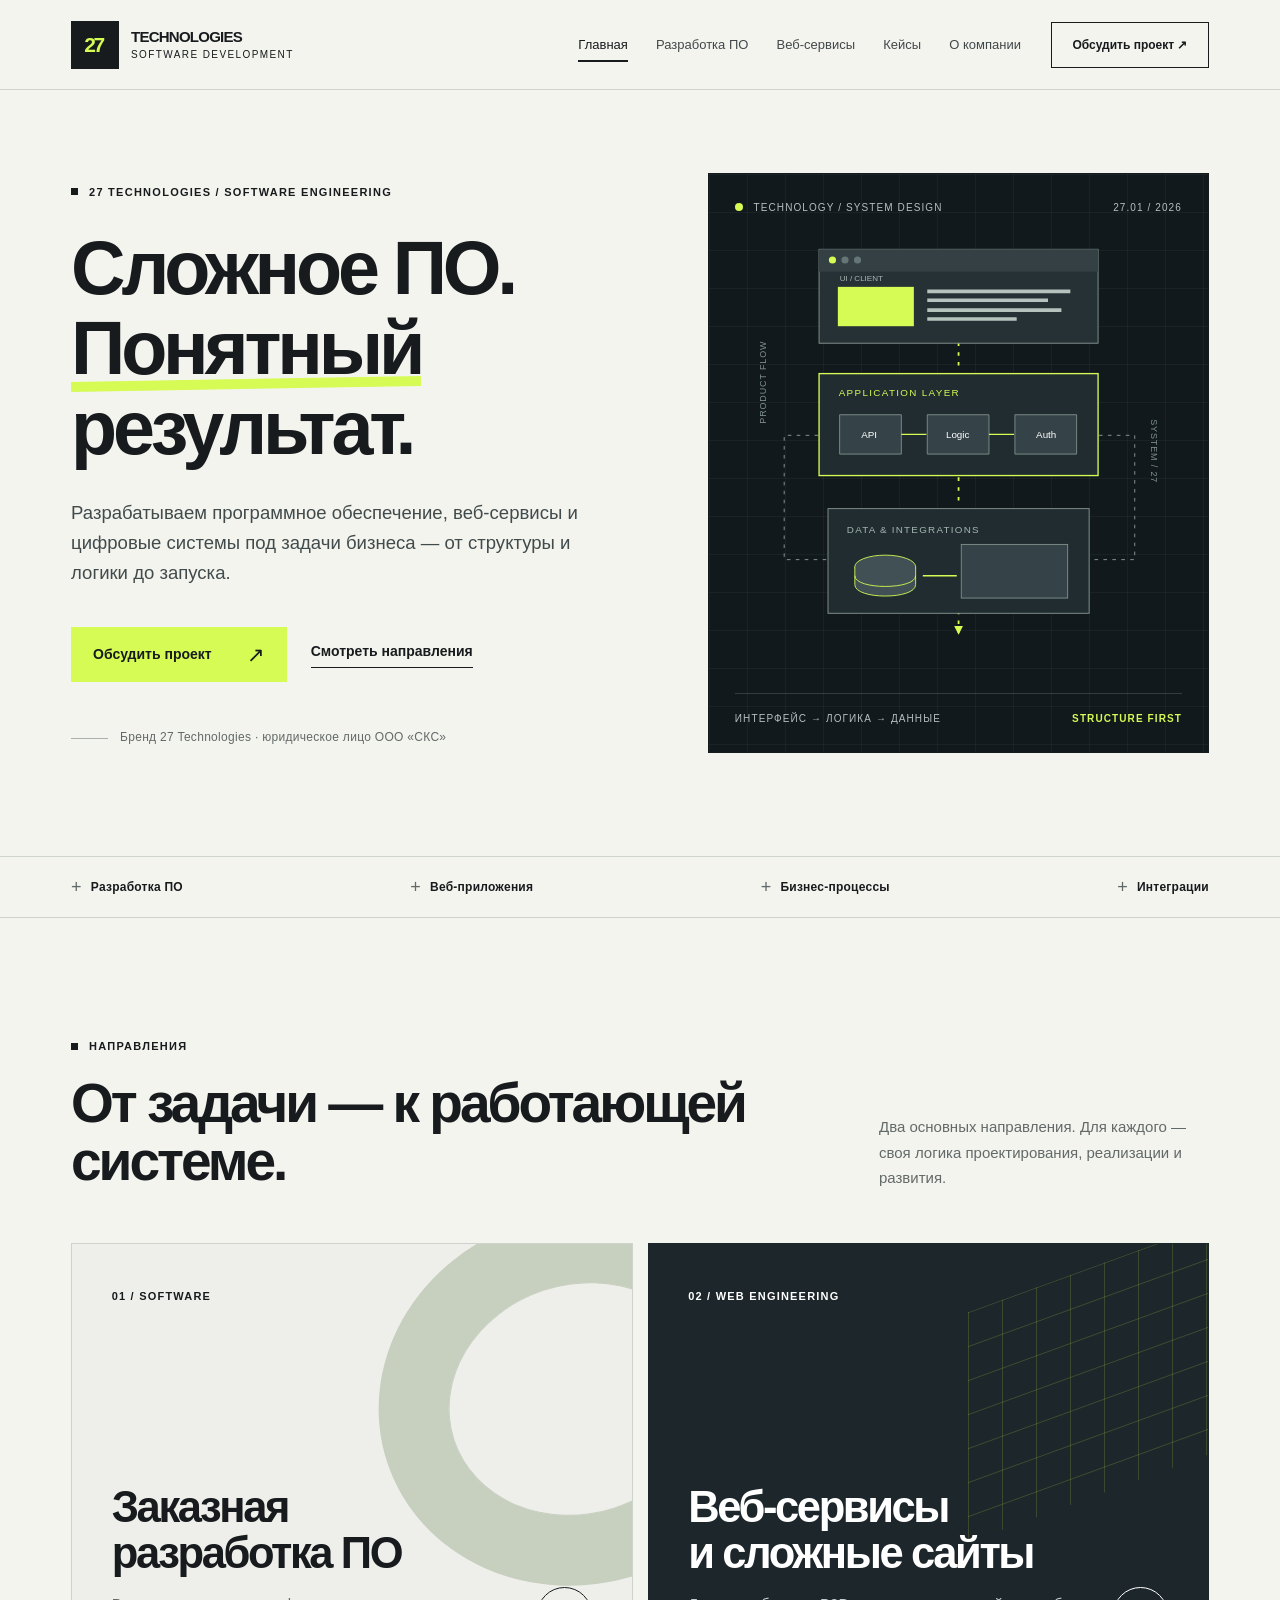
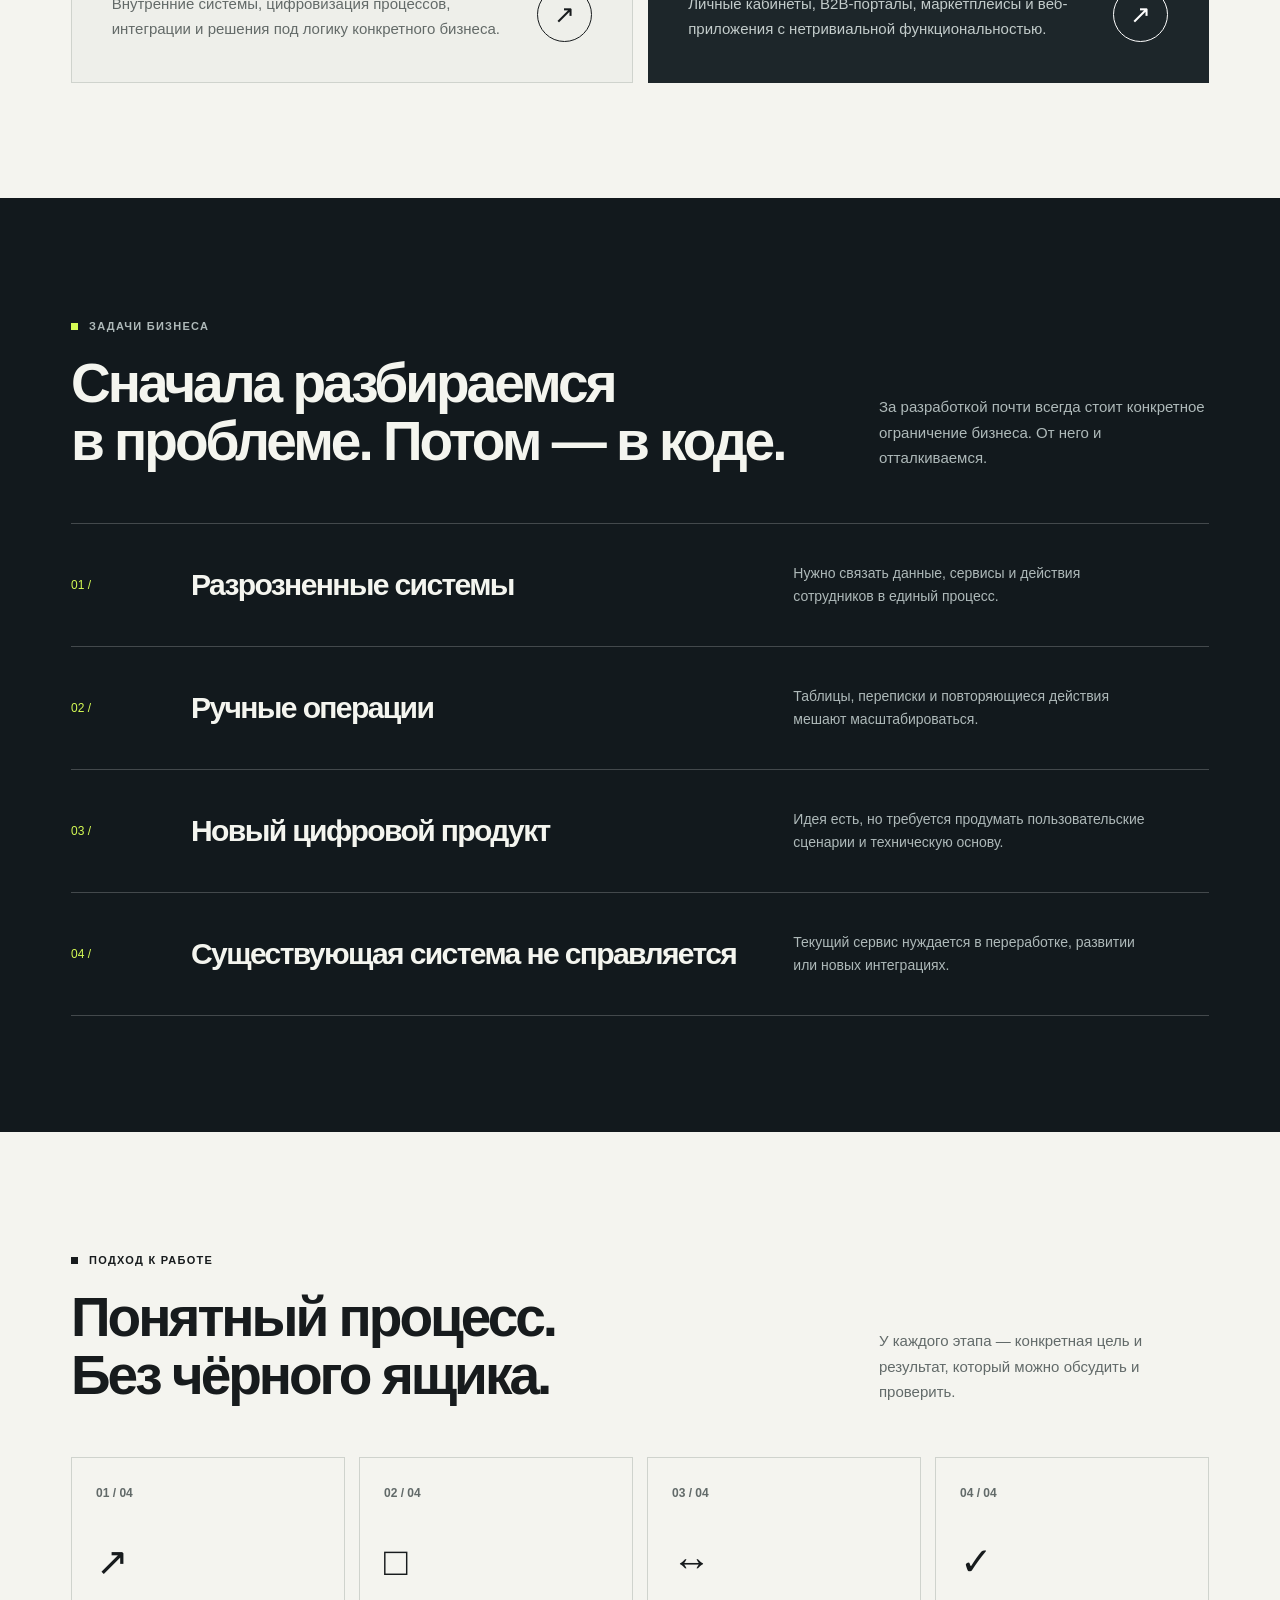
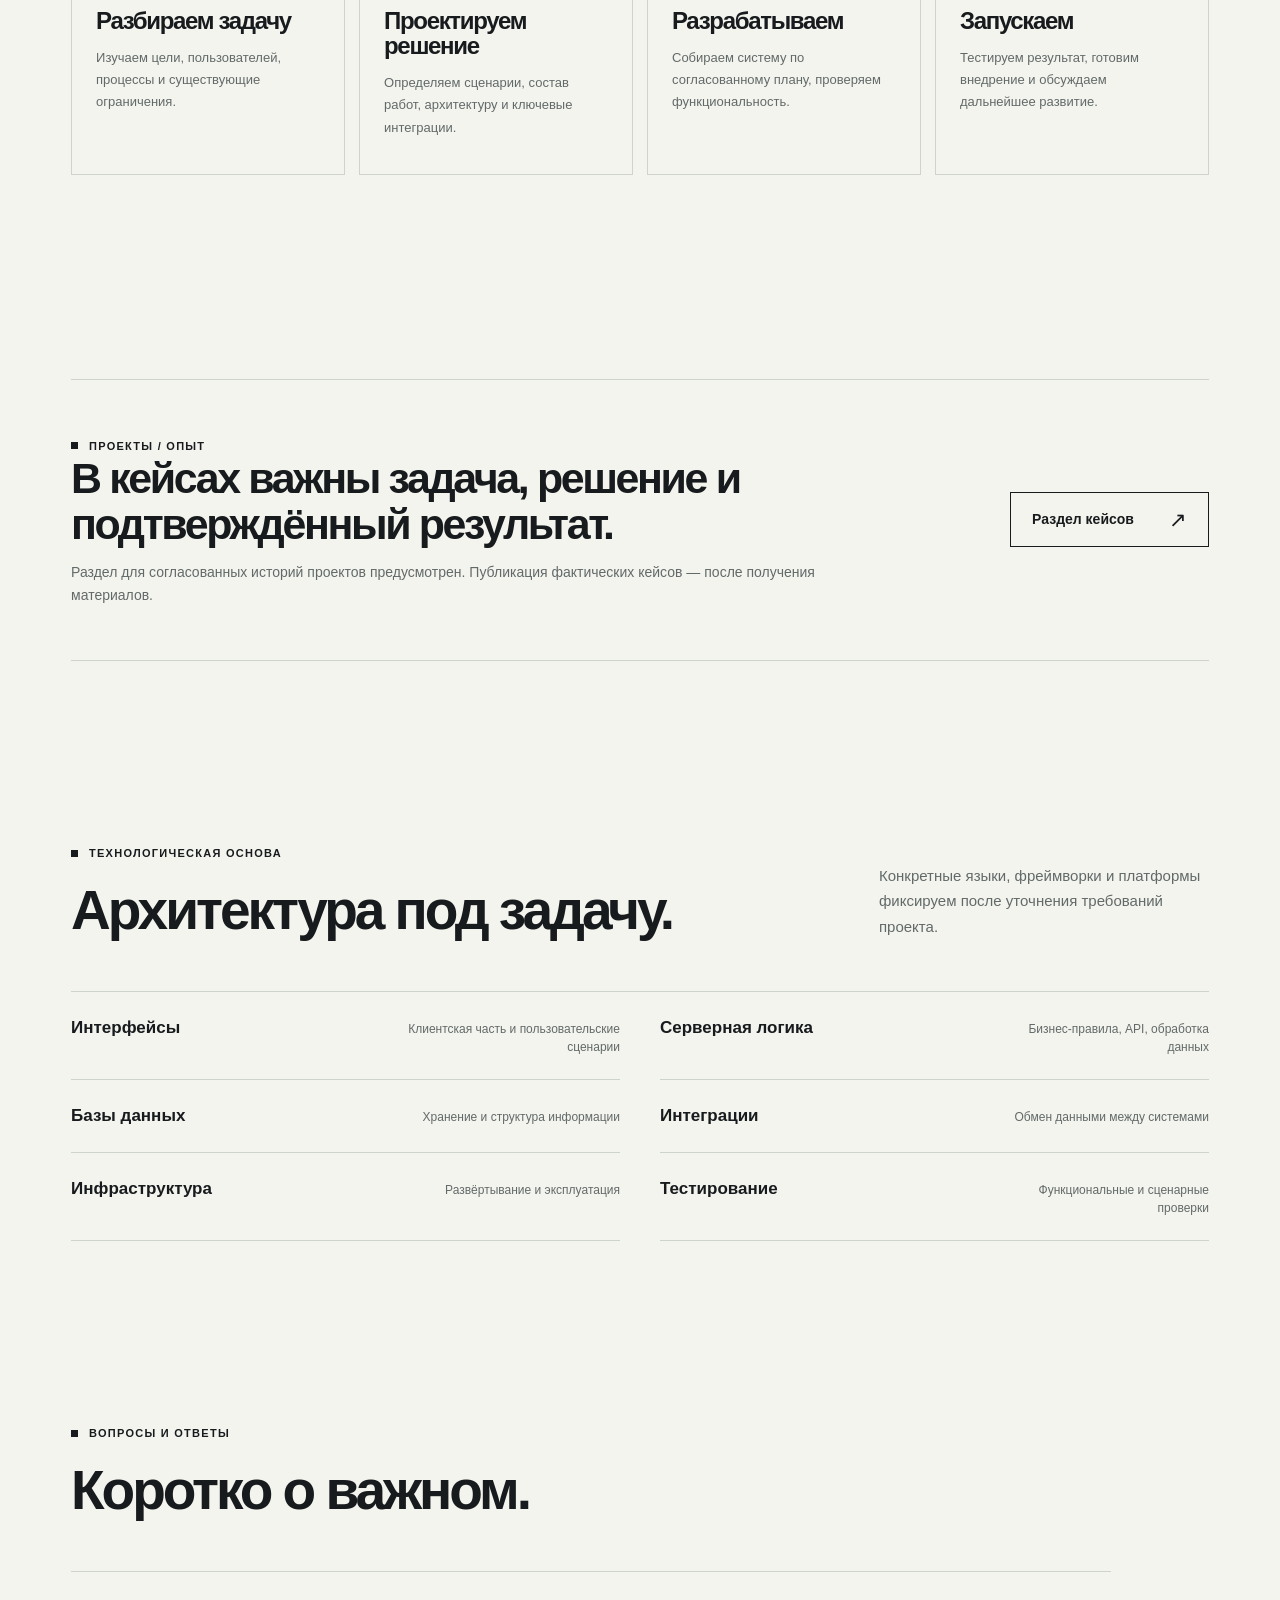
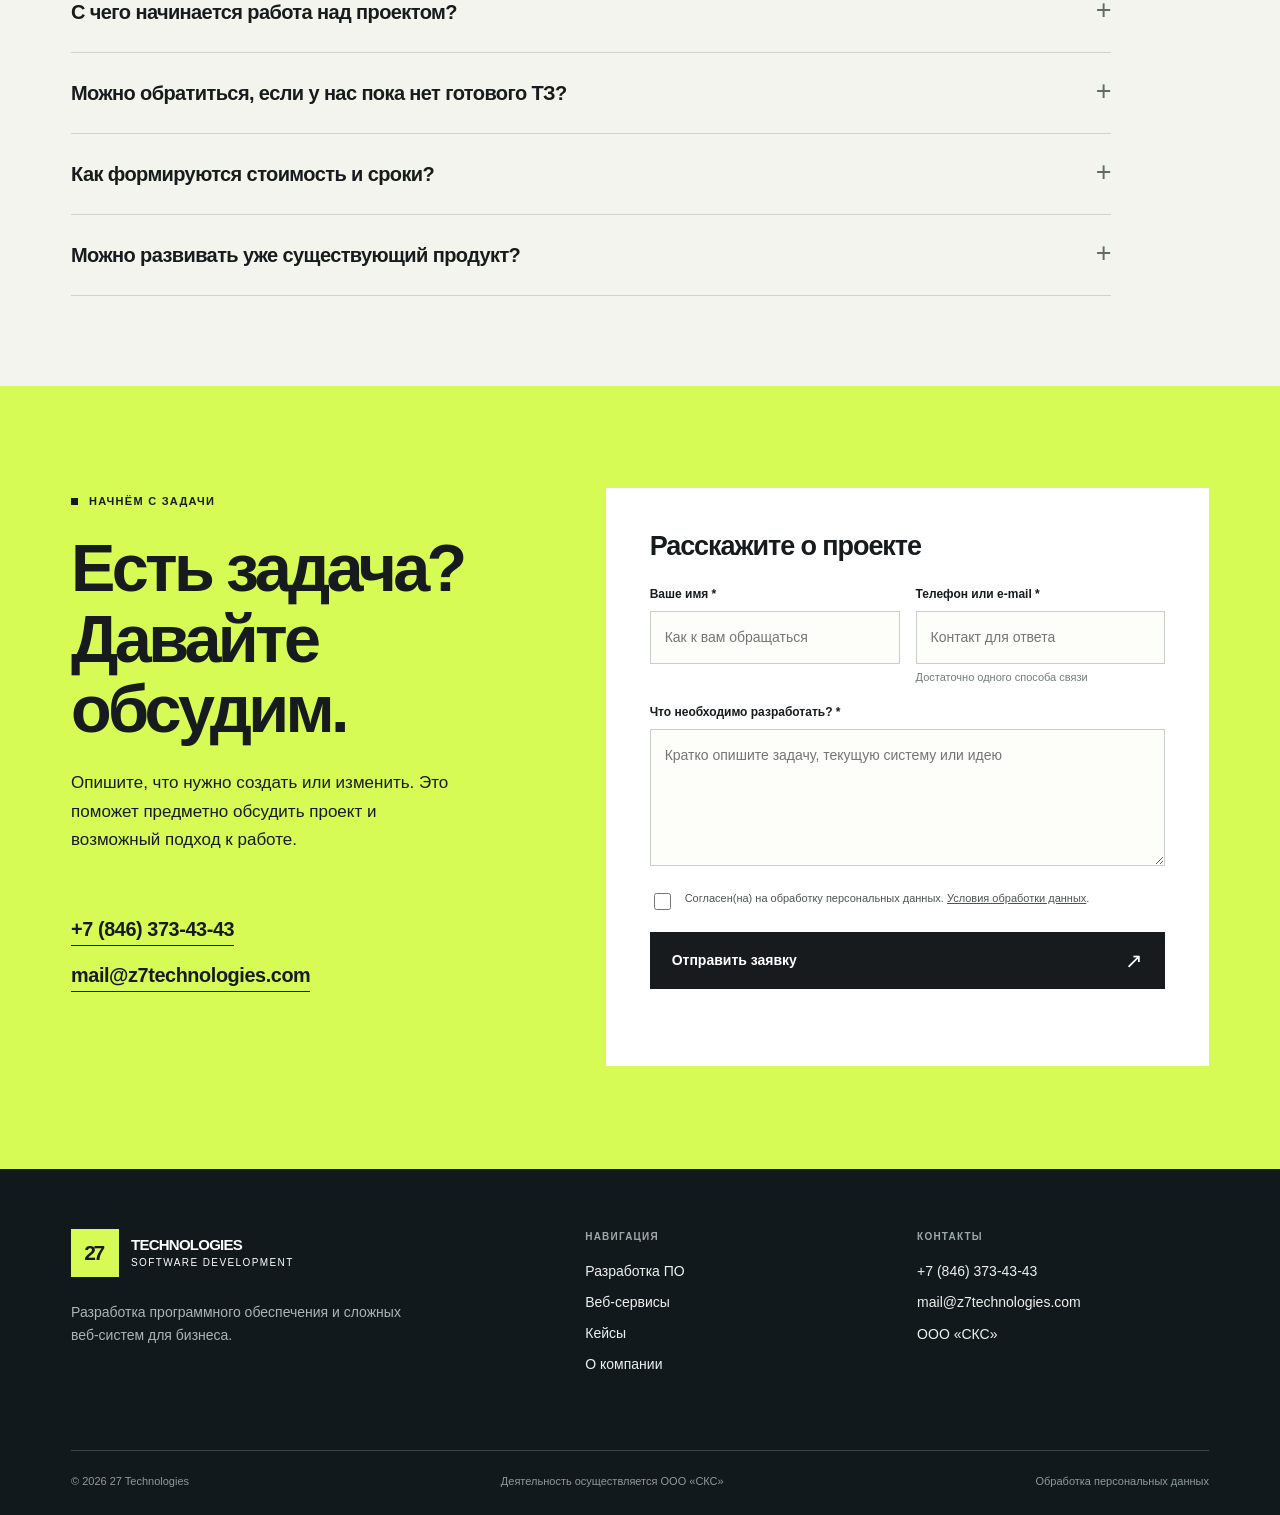
==== commit 76905974: "Replace site with 27 Technologies website" ====
--- a/index.html
+++ b/index.html
@@ -1 +1,10 @@
-<!doctype html><html lang="ru"><head><meta charset="utf-8"><meta name="viewport" content="width=device-width,initial-scale=1"><title>Z7 Technologies — разработка внутренних систем и веб-сервисов</title><meta name="description" content="Разрабатываем внутренние системы, личные кабинеты и веб-сервисы для рабочих процессов и данных."><link rel="stylesheet" href="styles.css"></head><body><header class="nav"><div class="wrap navin"><a class="logo" href="index.html">Z7 Technologies</a><nav class="menu"><a href="software.html">Разработка ПО</a><a href="web-services.html">Веб-сервисы</a><a href="cases.html">Кейсы</a><a href="about.html">О компании</a></nav><a class="btn red" href="#request">Обсудить задачу</a></div></header><main><section class="hero"><div class="wrap"><div class="eyebrow">Заказная разработка</div><h1>Внутренние системы и веб‑сервисы <em>для работы</em>, а не для презентации</h1><p class="lead">Проектируем личные кабинеты, рабочие интерфейсы и сервисы, где понятны данные, статусы и следующий шаг пользователя.</p><div class="hero-actions"><a class="btn red" href="#request">Обсудить задачу</a><a class="btn light" href="cases.html">Посмотреть примеры →</a></div><div class="art"><div class="art-top"><span class="art-live"><i></i> Рабочий контур</span><span>Z7 / 2026</span></div><div class="panel"><div class="panel-nav"><b>Статус задач</b><span>● ● ●</span></div><div class="chart"><i></i><i></i><i></i><i></i><i></i><svg viewbox="0 0 420 135" preserveaspectratio="none" aria-hidden="true"><path d="M0 104 C40 92 55 118 91 83 S143 58 178 79 S229 112 263 56 S321 44 354 54 S397 15 420 21"></path></svg></div><div class="panel-data"><span><b>04</b>этапа проекта</span><span><b>12</b>сценариев в схеме</span></div></div><div class="floating-card"><span>Рабочий интерфейс</span><b>Данные →<br>действие</b></div></div><div class="metricstrip"><div><b>От задачи к рабочему продукту</b><span>Аналитика, интерфейсы, разработка</span></div><div><b>Интеграции и данные</b><span>API, карты, таблицы, дашборды</span></div><div><b>Развитие после запуска</b><span>Поддержка и новые сценарии</span></div></div></div></section><section class="section"><div class="wrap"><div class="section-head"><h2>Что можно поручить системе</h2><p>Определяем, где теряется время, какие данные нужны сотрудникам и что должен видеть клиент.</p></div><div class="grid services"><a class="card" href="software.html"><span class="num">01 /</span><div><h3>Внутренние системы</h3><p>Рабочие места сотрудников, роли, статусы, документы и отчёты.</p></div><span>Подробнее →</span></a><a class="card" href="web-services.html"><span class="num">02 /</span><div><h3>Личные кабинеты и порталы</h3><p>Доступ к данным, заявкам, документам и задачам для клиентов и партнёров.</p></div><span>Подробнее →</span></a><a class="card" href="web-services.html#integrations"><span class="num">03 /</span><div><h3>Интеграции и данные</h3><p>Подключаем API и собираем разрозненные источники в один рабочий процесс.</p></div><span>Подробнее →</span></a><a class="card" href="software.html#support"><span class="num">04 /</span><div><h3>Доработка существующих решений</h3><p>Добавляем сценарии, исправляем узкие места и упрощаем интерфейс без переписывания всего продукта.</p></div><span>Подробнее →</span></a></div></div></section><section class="section dark"><div class="wrap"><div class="section-head"><h2>Признаки, что текущих инструментов уже недостаточно</h2><p>Берём в работу конкретный процесс, а не абстрактную «цифровизацию».</p></div><div class="grid problem"><article class="card problem-card problem-data"><div class="problem-top"><span class="num">01 / ДАННЫЕ</span><span class="problem-icon">↗</span></div><div class="problem-visual"><i></i><i></i><i></i><i></i><b>СВОДКА</b></div><div><h3>Сотрудники сводят данные вручную</h3><p>Собираем единый экран: роли, статусы, документы и нужные показатели.</p></div></article><article class="card problem-card problem-client"><div class="problem-top"><span class="num">02 / ПРОЗРАЧНОСТЬ</span><span class="problem-icon">◎</span></div><div class="problem-visual"><b>Клиент</b><i></i><i></i><i></i><span>Статус: в работе</span></div><div><h3>Клиенты постоянно уточняют статус</h3><p>Выносим в кабинет заявки, документы, этапы и действия, которые доступны пользователю.</p></div></article><article class="card problem-card problem-flow"><div class="problem-top"><span class="num">03 / ПРОЦЕССЫ</span><span class="problem-icon">→</span></div><div class="problem-visual"><b>Запрос</b><i></i><b>Проверка</b><i></i><b>Результат</b></div><div><h3>Новые правила не помещаются в старый интерфейс</h3><p>Перестраиваем сценарии по частям и сохраняем рабочий контур на время изменений.</p></div></article><article class="card problem-card problem-map"><div class="problem-top"><span class="num">04 / РЕШЕНИЯ</span><span class="problem-icon">⌁</span></div><div class="problem-visual"><span></span><span></span><span></span><i></i><i></i></div><div><h3>Важную информацию трудно найти</h3><p>Проектируем фильтры, таблицы, карту и структуру данных для ежедневной работы.</p></div></article></div></div></section><section class="section"><div class="wrap"><div class="section-head"><h2>Как ведём проект</h2><p>На каждом этапе фиксируем, что проверяем, что согласуем и что делаем дальше.</p></div><div class="grid steps"><article class="step"><h3>Собираем контекст</h3><p>Разбираем пользователей, текущий процесс, ограничения и исходные данные.</p></article><article class="step"><h3>Описываем сценарии</h3><p>Фиксируем, кто что делает в системе, какие данные видит и откуда они берутся.</p></article><article class="step"><h3>Собираем и проверяем</h3><p>Показываем готовые части, проверяем их на рабочих действиях и уточняем детали.</p></article><article class="step"><h3>Передаём и дорабатываем</h3><p>Готовим запуск, собираем обратную связь пользователей и составляем план следующих изменений.</p></article></div></div></section><section class="section"><div class="wrap"><div class="section-head"><h2>Примеры задач, с которыми работаем</h2><a class="btn" href="cases.html">Все примеры →</a></div><div class="grid cases"><article class="case"><span class="tag">ИНФРАСТРУКТУРНЫЙ ПРОЕКТ</span><div><h3>Карта, график и таблица в одном интерфейсе</h3><p>Рабочие графики, геоданные и показатели без постоянного переключения между сервисами.</p></div><div class="tech"><span>React</span><span>Карты</span><span>Дашборды</span></div></article><article class="case"><span class="tag">ВНУТРЕННЯЯ СИСТЕМА</span><div><h3>Навигация по большой структуре объектов</h3><p>Дерево, фильтры и связи между объектами — чтобы быстро находить нужный контекст.</p></div><div class="tech"><span>Vue</span><span>Таблицы</span><span>API</span></div></article><article class="case"><span class="tag">ВЕБ‑ПРИЛОЖЕНИЕ</span><div><h3>Рабочие сценарии для ежедневных задач</h3><p>Формы, статусы и проверки, на которые можно постепенно наращивать новые функции.</p></div><div class="tech"><span>React</span><span>UI/UX</span><span>Интеграции</span></div></article></div></div></section><section class="section"><div class="wrap"><div class="section-head"><h2>Что важно уточнить до старта</h2></div><div class="faq"><details><summary>С чего начинается оценка проекта?</summary><p>С понимания задачи, пользователей, текущих процессов и интеграций. После этого можно предложить формат первого этапа и порядок работ.</p></details><details><summary>Можно развивать существующую систему?</summary><p>Да. Начинаем с аудита текущего решения, определяем узкие места и собираем план изменений без лишней перестройки.</p></details><details><summary>Подойдёте ли вы, если требования ещё не оформлены?</summary><p>Да. На старте помогаем структурировать задачу, определить приоритеты и оформить первый понятный объём работ.</p></details></div></div></section><section class="section"><div class="wrap"><div class="contact" id="request"><div><div class="eyebrow">Старт проекта</div><h2>Расскажите о текущем процессе</h2><p>Кто участвует, где возникают задержки и что должно измениться после запуска системы.</p></div><form class="form" data-form><input required placeholder="Имя"><input required placeholder="Телефон или e-mail"><textarea placeholder="Коротко о задаче"></textarea><button class="btn" type="submit">Отправить запрос</button><small data-status>Нажимая кнопку, вы соглашаетесь на обработку данных.</small></form></div></div></section></main><footer class="footer"><div class="wrap footerin"><span>© Z7 Technologies, 2026</span><span>Заказная разработка веб‑сервисов и программных систем</span><span>ООО «СКС» · <a href="tel:+78463734343">+7 (846) 373-43-43</a> · <a href="mailto:mail@z7technologies.com">mail@z7technologies.com</a></span></div></footer><script src="script.js"></script></body></html>
+<!DOCTYPE html><html lang="ru"><head><meta charset="utf-8"><meta name="viewport" content="width=device-width,initial-scale=1"><meta name="theme-color" content="#f4f4ef"><title>27 Technologies — разработка ПО и сложных веб-сервисов</title><meta name="description" content="Заказная разработка программного обеспечения, веб-приложений и сложных веб-систем для бизнеса. Обсудите проект с 27 Technologies."><meta property="og:type" content="website"><meta property="og:title" content="27 Technologies — разработка ПО и сложных веб-сервисов"><meta property="og:description" content="Заказная разработка программного обеспечения, веб-приложений и сложных веб-систем для бизнеса. Обсудите проект с 27 Technologies."><link rel="icon" href="assets/favicon.svg" type="image/svg+xml"><link rel="stylesheet" href="assets/style.css"><script>window.METRIKA_ID=null; /* После получения номера счётчика подключить код Яндекс Метрики и установить ID */</script><script src="assets/site.js" defer></script></head><body><header class="topbar"><div class="container header-inner"><a class="brand" href="index.html" aria-label="27 Technologies — главная"><span class="brand-mark">27</span><span class="brand-name">TECHNOLOGIES<small>SOFTWARE DEVELOPMENT</small></span></a><nav class="nav" id="main-nav" aria-label="Основная навигация"><a href="index.html" aria-current="page">Главная</a><a href="software.html">Разработка ПО</a><a href="web-services.html">Веб-сервисы</a><a href="cases.html">Кейсы</a><a href="about.html">О компании</a></nav><a class="header-cta" href="#contact">Обсудить проект ↗</a><button class="menu-toggle" aria-label="Открыть меню" aria-controls="main-nav" aria-expanded="false"><span></span><span></span></button></div></header><main class="page-main" id="main-content"><section class="hero"><div class="container hero-home"><div class="hero-copy"><span class="eyebrow">27 TECHNOLOGIES / SOFTWARE ENGINEERING</span><h1>Сложное ПО.<br><em>Понятный</em><br>результат.</h1><p class="lead">Разрабатываем программное обеспечение, веб-сервисы и цифровые системы под задачи бизнеса — от структуры и логики до запуска.</p><div class="hero-actions"><a href="#contact" class="btn btn-primary">Обсудить проект <span class="arrow">↗</span></a><a href="#services" class="text-link">Смотреть направления</a></div><p class="hero-note">Бренд 27 Technologies · юридическое лицо ООО «СКС»</p></div><div class="visual-board"><div class="visual-header"><span><i class="status-point"></i> TECHNOLOGY / SYSTEM DESIGN</span><span>27.01 / 2026</span></div><div class="visual-graphic"><svg viewBox="0 0 500 490" aria-label="Схема взаимодействия интерфейса, бизнес-логики и данных" role="img" xmlns="http://www.w3.org/2000/svg">
+<defs><marker id="arr" viewBox="0 0 10 10" refX="8" refY="5" markerWidth="5" markerHeight="5" orient="auto-start-reverse"><path d="M0 0 L10 5 L0 10Z" fill="#d5fb54"/></marker></defs>
+<path d="M250 120 V153 M250 271 V302 M250 420 V445" stroke="#d5fb54" stroke-width="2" stroke-dasharray="4 7" marker-end="url(#arr)"/>
+<path d="M93 224H55V363H104 M407 224H447V363H397" stroke="#85948d" stroke-width="1.1" stroke-dasharray="4 6" fill="none"/>
+<rect x="94" y="16" width="312" height="105" fill="#263136" stroke="#8a9994"/><rect x="94" y="16" width="312" height="25" fill="#344044"/><circle cx="109" cy="28" r="4" fill="#d5fb54"/><circle cx="123" cy="28" r="4" fill="#667677"/><circle cx="137" cy="28" r="4" fill="#667677"/>
+<rect x="115" y="58" width="85" height="44" fill="#d5fb54"/><path d="M215 63H375M215 73H350M215 84H365M215 94H315" stroke="#b6c2bd" stroke-width="4"/><text x="117" y="51" fill="#a8b5b2" font-size="9" font-family="Arial">UI / CLIENT</text>
+<rect x="94" y="155" width="312" height="114" fill="#202c30" stroke="#d5fb54" stroke-width="1.5"/><text x="116" y="180" fill="#d5fb54" font-size="11" font-family="Arial" letter-spacing="1.5">APPLICATION LAYER</text><path d="M117 201h69v44h-69zM215 201h69v44h-69zM313 201h69v44h-69z" fill="#354348" stroke="#81918b"/><text x="150" y="227" fill="white" font-size="11" text-anchor="middle" font-family="Arial">API</text><text x="249" y="227" fill="white" font-size="11" text-anchor="middle" font-family="Arial">Logic</text><text x="348" y="227" fill="white" font-size="11" text-anchor="middle" font-family="Arial">Auth</text><path d="M186 223h28M284 223h28" stroke="#d5fb54" stroke-width="1.5"/>
+<rect x="104" y="306" width="292" height="117" fill="#202c30" stroke="#8a9994"/><text x="125" y="333" fill="#a3b6b1" font-size="11" letter-spacing="1.4" font-family="Arial">DATA & INTEGRATIONS</text><ellipse cx="168" cy="371" rx="34" ry="13" fill="#405054" stroke="#d5fb54"/><path d="M134 371v20c0 17 68 17 68 0v-20" fill="#405054" stroke="#d5fb54"/><path d="M134 381c0 16 68 16 68 0" stroke="#d5fb54" fill="none"/><text x="269" y="371" fill="white" font-family="Arial" font-size="11">EXTERNAL</text><text x="269" y="388" fill="white" font-family="Arial" font-size="11">SYSTEMS</text><path d="M210 381H248" stroke="#d5fb54" stroke-width="1.5"/><rect x="253" y="346" width="119" height="60" fill="#354348" stroke="#80918a"/>
+<text x="35" y="211" transform="rotate(-90 35 211)" fill="#7f928d" font-size="10" letter-spacing="1" font-family="Arial">PRODUCT FLOW</text><text x="465" y="206" transform="rotate(90 465 206)" fill="#7f928d" font-size="10" letter-spacing="1" font-family="Arial">SYSTEM / 27</text>
+</svg></div><div class="visual-footer"><span>Интерфейс → логика → данные</span><b>STRUCTURE FIRST</b></div></div></div></section><div class="ribbon"><div class="container ribbon-inner"><span>Разработка ПО</span><span>Веб-приложения</span><span>Бизнес-процессы</span><span>Интеграции</span></div></div><section class="section" id="services"><div class="container"><div class="section-head"><div><span class="eyebrow">НАПРАВЛЕНИЯ</span><h2>От задачи — к работающей системе.</h2></div><p class="sub">Два основных направления. Для каждого — своя логика проектирования, реализации и развития.</p></div><div class="service-grid"><a class="service-card" href="software.html"><span class="card-art spiral" aria-hidden="true"></span><div class="card-top"><span class="tag">01 / SOFTWARE</span></div><div class="card-bottom"><div><h3>Заказная<br>разработка ПО</h3><p>Внутренние системы, цифровизация процессов, интеграции и решения под логику конкретного бизнеса.</p></div><span class="round-arrow" aria-hidden="true">↗</span></div></a><a class="service-card dark" href="web-services.html"><span class="card-art mesh" aria-hidden="true"></span><div class="card-top"><span class="tag">02 / WEB ENGINEERING</span></div><div class="card-bottom"><div><h3>Веб-сервисы<br>и сложные сайты</h3><p>Личные кабинеты, B2B-порталы, маркетплейсы и веб-приложения с нетривиальной функциональностью.</p></div><span class="round-arrow" aria-hidden="true">↗</span></div></a></div></div></section><section class="section contrast"><div class="container"><div class="section-head"><div><span class="eyebrow">ЗАДАЧИ БИЗНЕСА</span><h2>Сначала разбираемся<br>в проблеме. Потом — в коде.</h2></div><p class="sub">За разработкой почти всегда стоит конкретное ограничение бизнеса. От него и отталкиваемся.</p></div><div class="usecase-list"><div class="usecase-item"><span class="num">01 /</span><h3>Разрозненные системы</h3><p>Нужно связать данные, сервисы и действия сотрудников в единый процесс.</p></div><div class="usecase-item"><span class="num">02 /</span><h3>Ручные операции</h3><p>Таблицы, переписки и повторяющиеся действия мешают масштабироваться.</p></div><div class="usecase-item"><span class="num">03 /</span><h3>Новый цифровой продукт</h3><p>Идея есть, но требуется продумать пользовательские сценарии и техническую основу.</p></div><div class="usecase-item"><span class="num">04 /</span><h3>Существующая система не справляется</h3><p>Текущий сервис нуждается в переработке, развитии или новых интеграциях.</p></div></div></div></section><section class="section"><div class="container"><div class="section-head"><div><span class="eyebrow">ПОДХОД К РАБОТЕ</span><h2>Понятный процесс.<br>Без чёрного ящика.</h2></div><p class="sub">У каждого этапа — конкретная цель и результат, который можно обсудить и проверить.</p></div><div class="process-grid"><article class="process-card"><span class="num">01 / 04</span><span class="line-art" aria-hidden="true">↗</span><h3>Разбираем задачу</h3><p>Изучаем цели, пользователей, процессы и существующие ограничения.</p></article><article class="process-card"><span class="num">02 / 04</span><span class="line-art" aria-hidden="true">□</span><h3>Проектируем решение</h3><p>Определяем сценарии, состав работ, архитектуру и ключевые интеграции.</p></article><article class="process-card"><span class="num">03 / 04</span><span class="line-art" aria-hidden="true">↔</span><h3>Разрабатываем</h3><p>Собираем систему по согласованному плану, проверяем функциональность.</p></article><article class="process-card"><span class="num">04 / 04</span><span class="line-art" aria-hidden="true">✓</span><h3>Запускаем</h3><p>Тестируем результат, готовим внедрение и обсуждаем дальнейшее развитие.</p></article></div></div></section><section class="section-tight"><div class="container"><div class="quote-strip"><div><span class="eyebrow">ПРОЕКТЫ / ОПЫТ</span><h2>В кейсах важны задача, решение и подтверждённый результат.</h2><p>Раздел для согласованных историй проектов предусмотрен. Публикация фактических кейсов — после получения материалов.</p></div><a href="cases.html" class="btn btn-outline">Раздел кейсов <span class="arrow">↗</span></a></div></div></section><section class="section-tight"><div class="container"><div class="section-head"><div><span class="eyebrow">ТЕХНОЛОГИЧЕСКАЯ ОСНОВА</span><h2>Архитектура под задачу.</h2></div><p class="sub">Конкретные языки, фреймворки и платформы фиксируем после уточнения требований проекта.</p></div><div class="tech-list"><div class="tech-row"><b>Интерфейсы</b><span>Клиентская часть и пользовательские сценарии</span></div><div class="tech-row"><b>Серверная логика</b><span>Бизнес-правила, API, обработка данных</span></div><div class="tech-row"><b>Базы данных</b><span>Хранение и структура информации</span></div><div class="tech-row"><b>Интеграции</b><span>Обмен данными между системами</span></div><div class="tech-row"><b>Инфраструктура</b><span>Развёртывание и эксплуатация</span></div><div class="tech-row"><b>Тестирование</b><span>Функциональные и сценарные проверки</span></div></div></div></section><section class="section-tight"><div class="container"><div class="section-head"><div><span class="eyebrow">ВОПРОСЫ И ОТВЕТЫ</span><h2>Коротко о важном.</h2></div></div><div class="faq"><details><summary>С чего начинается работа над проектом?</summary><p>С обсуждения задачи, её ограничений и ожидаемого результата. После этого можно определить объём предварительной проработки и предложить дальнейшие шаги.</p></details><details><summary>Можно обратиться, если у нас пока нет готового ТЗ?</summary><p>Да. Для первого разговора достаточно описать задачу своими словами: что сейчас не работает, кто будет пользоваться системой и что должно измениться.</p></details><details><summary>Как формируются стоимость и сроки?</summary><p>После уточнения объёма работ, функциональности, интеграций и требований к безопасности. Универсальная цена без этих данных была бы неточной.</p></details><details><summary>Можно развивать уже существующий продукт?</summary><p>Возможность доработки оценивается после знакомства с текущей архитектурой, кодовой базой и необходимыми изменениями.</p></details></div></div></section><section id="contact" class="contact-section"><div class="container contact-layout"><div class="contact-info"><span class="eyebrow">НАЧНЁМ С ЗАДАЧИ</span><h2>Есть задача?<br>Давайте обсудим.</h2><p>Опишите, что нужно создать или изменить. Это поможет предметно обсудить проект и возможный подход к работе.</p><div class="contact-lines"><a href="tel:+78463734343">+7 (846) 373-43-43</a><a href="mailto:mail@z7technologies.com">mail@z7technologies.com</a></div></div><div class="form-panel"><h3>Расскажите о проекте</h3><form name="contact" method="POST" action="/" data-netlify="true" netlify-honeypot="bot-field" data-contact-form><input type="hidden" name="form-name" value="contact"><p class="sr-only"><label>Не заполнять: <input name="bot-field" tabindex="-1" autocomplete="off"></label></p><div class="form-row"><div class="form-field"><label for="name-contact">Ваше имя *</label><input id="name-contact" name="name" autocomplete="name" placeholder="Как к вам обращаться" required maxlength="100"></div><div class="form-field"><label for="contact-contact">Телефон или e-mail *</label><input id="contact-contact" name="contact" autocomplete="email" placeholder="Контакт для ответа" required maxlength="130"><div class="form-hint">Достаточно одного способа связи</div></div></div><div class="form-field"><label for="message-contact">Что необходимо разработать? *</label><textarea id="message-contact" name="message" placeholder="Кратко опишите задачу, текущую систему или идею" required maxlength="5000"></textarea></div><div class="form-check"><input type="checkbox" id="agree-contact" name="privacy_consent" value="yes" required><label for="agree-contact">Согласен(на) на обработку персональных данных. <a href="privacy.html" target="_blank" rel="noopener">Условия обработки данных</a>.</label></div><button class="btn form-submit" type="submit"><span>Отправить заявку</span><span class="arrow" aria-hidden="true">↗</span></button><p class="form-status" role="status" aria-live="polite"></p></form></div></div></section></main><footer class="footer"><div class="container"><div class="footer-top"><div class="footer-brand"><a class="brand" href="index.html" aria-label="27 Technologies — главная"><span class="brand-mark">27</span><span class="brand-name">TECHNOLOGIES<small>SOFTWARE DEVELOPMENT</small></span></a><p class="footer-desc">Разработка программного обеспечения и сложных веб-систем для бизнеса.</p></div><div class="footer-col"><h4>Навигация</h4><a href="software.html">Разработка ПО</a><a href="web-services.html">Веб-сервисы</a><a href="cases.html">Кейсы</a><a href="about.html">О компании</a></div><div class="footer-col"><h4>Контакты</h4><a href="tel:+78463734343">+7 (846) 373-43-43</a><a href="mailto:mail@z7technologies.com">mail@z7technologies.com</a><p>ООО «СКС»</p></div></div><div class="footer-bottom"><span>© 2026 27 Technologies</span><span>Деятельность осуществляется ООО «СКС»</span><a href="privacy.html">Обработка персональных данных</a></div></div></footer></body></html>
--- a/assets/style.css
+++ b/assets/style.css
@@ -0,0 +1,6 @@
+:root{--paper:#f4f4ef;--white:#fff;--ink:#171b1d;--muted:#626a69;--rule:#cfd3cd;--lime:#d5fb54;--navy:#1d262a;--dark:#12191d;--max:1360px;--page:clamp(22px,5.55vw,90px);--ease:cubic-bezier(.22,1,.36,1)}
+*{box-sizing:border-box}html{scroll-behavior:smooth}body{margin:0;background:var(--paper);color:var(--ink);font-family:Inter,Arial,Helvetica,sans-serif;-webkit-font-smoothing:antialiased;font-size:16px;line-height:1.5}a{color:inherit;text-decoration:none}button,input,textarea{font:inherit}button{cursor:pointer}img,svg{max-width:100%}::selection{background:var(--lime);color:var(--ink)}:focus-visible{outline:3px solid #748e00;outline-offset:4px}h1,h2,h3,p{margin:0}h1,h2,h3{font-weight:550;letter-spacing:-.055em;line-height:1.06}p{line-height:1.65}.container{max-width:var(--max);padding-inline:var(--page);margin-inline:auto}.topbar{position:relative;background:var(--paper);z-index:30;border-bottom:1px solid var(--rule)}.header-inner{min-height:89px;display:flex;align-items:center;gap:30px;justify-content:space-between}.brand{display:inline-flex;align-items:center;gap:12px;flex-shrink:0}.brand-mark{width:48px;height:48px;background:var(--ink);color:var(--lime);display:grid;place-items:center;font-weight:750;font-size:21px;letter-spacing:-.11em;padding-right:3px}.brand-name{display:flex;flex-direction:column;font-size:15px;line-height:1.08;font-weight:760;letter-spacing:-.05em}.brand-name small{font-size:10px;letter-spacing:.14em;font-weight:500;margin-top:5px}.nav{display:flex;gap:clamp(16px,2.2vw,32px);align-items:center;margin-left:auto}.nav a{color:#41484a;font-size:13px;white-space:nowrap;position:relative}.nav a::after{content:"";position:absolute;left:0;right:100%;bottom:-8px;height:2px;background:var(--ink);transition:right .25s}.nav a:hover::after,.nav a[aria-current=page]::after{right:0}.nav a[aria-current=page]{color:#171b1d}.header-cta{display:inline-flex;align-items:center;justify-content:center;border:1px solid var(--ink);padding:13px 18px;font-weight:650;font-size:12px;white-space:nowrap;min-width:158px;transition:background .2s,color .2s}.header-cta:hover{background:var(--ink);color:white}.menu-toggle{display:none;background:transparent;border:1px solid var(--rule);height:45px;width:45px;align-items:center;justify-content:center;flex-direction:column;gap:5px}.menu-toggle span{width:19px;height:2px;background:var(--ink)}.page-main{overflow:hidden}.eyebrow{font-size:11px;font-weight:680;letter-spacing:.115em;text-transform:uppercase;display:inline-flex;gap:11px;align-items:center}.eyebrow::before{content:"";display:inline-block;width:7px;height:7px;background:var(--ink)}.eyebrow.is-light::before{background:var(--lime)}.hero{padding-top:clamp(47px,6.5vw,108px);padding-bottom:clamp(58px,8vw,112px)}.hero-home{display:grid;grid-template-columns:minmax(0,1.06fr) minmax(350px,.94fr);gap:clamp(35px,5.6vw,90px);align-items:center}.hero-copy h1{font-size:clamp(51px,5.9vw,94px);max-width:900px;margin:26px 0 30px}.hero-copy h1 em,.internal-hero h1 em{font-style:normal;position:relative;white-space:nowrap}.hero-copy h1 em::after,.internal-hero h1 em::after{content:"";position:absolute;bottom:.025em;left:0;width:100%;height:.13em;background:var(--lime);z-index:-1;transform:rotate(-1deg)}.lead{font-size:clamp(17px,1.45vw,21px);max-width:545px;color:#414b4c;line-height:1.6}.hero-actions{display:flex;flex-wrap:wrap;align-items:center;gap:24px;margin-top:40px}.btn{padding:16px 21px;min-height:55px;display:inline-flex;align-items:center;justify-content:space-between;gap:35px;border:1px solid var(--ink);font-weight:670;font-size:14px;background:transparent;transition:transform .2s,background .2s,color .2s}.btn:hover{transform:translateY(-2px)}.btn-primary{background:var(--lime);color:var(--ink);border-color:var(--lime)}.btn-primary:hover{background:#e2ff89}.btn-dark{background:var(--ink);border-color:var(--ink);color:#fff}.btn-dark:hover{background:#293338}.btn-outline{background:transparent}.arrow{font-size:21px;line-height:1;font-weight:400;display:inline-block}.text-link{font-weight:620;font-size:14px;border-bottom:1px solid var(--ink);padding-bottom:5px}.hero-note{display:flex;align-items:center;gap:12px;margin-top:46px;font-size:12px;letter-spacing:.025em;color:var(--muted)}.hero-note:before{content:"";width:37px;height:1px;background:#a9b0ad}.visual-board{position:relative;background:var(--dark);min-height:555px;color:white;overflow:hidden;display:flex;flex-direction:column;justify-content:space-between;padding:26px;border:1px solid #151b1d}.visual-board:before{content:"";position:absolute;inset:0;background-image:linear-gradient(#ffffff0b 1px,transparent 1px),linear-gradient(90deg,#ffffff0b 1px,transparent 1px);background-size:38px 38px;opacity:.95}.visual-header,.visual-footer{display:flex;justify-content:space-between;align-items:center;position:relative;z-index:2;color:#b5bfc0;font-size:10px;letter-spacing:.11em;text-transform:uppercase}.status-point{height:8px;width:8px;display:inline-block;background:var(--lime);border-radius:50%;margin-right:7px}.visual-graphic{position:relative;z-index:1;width:100%;align-self:center;margin:20px 0}.visual-board svg{display:block;width:100%;height:auto}.visual-footer{border-top:1px solid #ffffff26;padding-top:17px}.visual-footer b{color:var(--lime);font-weight:600}.ribbon{border-block:1px solid var(--rule);padding:21px 0}.ribbon-inner{display:flex;gap:38px;justify-content:space-between;flex-wrap:wrap}.ribbon span{display:inline-flex;gap:9px;align-items:center;font-weight:600;font-size:12px;letter-spacing:.02em}.ribbon span:before{content:'+';font-size:18px;line-height:1;color:#606968;font-weight:300}.section{padding-block:clamp(80px,9vw,145px)}.section-tight{padding-block:clamp(72px,7vw,110px)}.section-head{display:flex;align-items:flex-end;justify-content:space-between;gap:40px;margin-bottom:52px}.section-head h2{font-size:clamp(41px,4.3vw,67px);max-width:810px;margin-top:17px}.section-head .sub{max-width:330px;font-size:15px;color:var(--muted);line-height:1.7}.service-grid{display:grid;grid-template-columns:repeat(2,minmax(0,1fr));gap:15px}.service-card{min-height:440px;padding:clamp(27px,3.1vw,49px);border:1px solid var(--rule);display:flex;flex-direction:column;justify-content:space-between;position:relative;overflow:hidden;background:#eeefea;transition:transform .3s var(--ease)}.service-card:hover{transform:translateY(-5px)}.service-card.dark{background:var(--navy);color:#fff;border-color:var(--navy)}.service-card .tag{font-size:11px;letter-spacing:.11em;font-weight:650;text-transform:uppercase;z-index:2}.service-card h3{font-size:clamp(35px,3.4vw,54px);max-width:470px;margin:20px 0 16px}.service-card p{max-width:420px;font-size:15px;color:#636a68}.service-card.dark p{color:#c3cccb}.card-top,.card-bottom{position:relative;z-index:2}.card-bottom{display:flex;align-items:end;justify-content:space-between;gap:20px}.round-arrow{display:grid;place-items:center;width:55px;height:55px;border:1px solid currentColor;border-radius:50%;font-size:25px;flex-shrink:0}.card-art{position:absolute;pointer-events:none;right:-80px;top:40px;width:265px;height:230px;opacity:.7}.card-art.spiral{border:1px solid #b7c2ae;border-radius:50%;box-shadow:0 0 0 32px #0000,0 0 0 33px #b7c2ae,0 0 0 69px #0000,0 0 0 70px #b7c2ae;transform:rotate(-18deg)}.card-art.mesh{top:20px;right:-25px;background-image:linear-gradient(#d5fb5440 1px,transparent 1px),linear-gradient(90deg,#d5fb5440 1px,transparent 1px);background-size:34px 34px;transform:skewY(-20deg)}.contrast{background:var(--dark);color:#f4f5ef}.contrast .sub,.contrast .eyebrow{color:#aeb9b9}.contrast .eyebrow::before{background:var(--lime)}.usecase-list{border-top:1px solid #ffffff35}.usecase-item{display:grid;grid-template-columns:95px 1fr minmax(210px,.72fr);gap:25px;align-items:center;padding:38px 0;border-bottom:1px solid #ffffff35}.usecase-item .num{color:var(--lime);font-size:12px}.usecase-item h3{font-size:clamp(24px,2.35vw,38px)}.usecase-item p{color:#aeb9b9;font-size:14px;max-width:360px}.process-grid{display:grid;grid-template-columns:repeat(4,1fr);gap:14px;margin-top:25px}.process-card{padding:26px 24px 35px;border:1px solid var(--rule);min-height:310px;display:flex;flex-direction:column}.process-card .num{font-size:12px;font-weight:750;color:var(--muted)}.process-card .line-art{font-size:39px;line-height:1;margin:40px 0 27px;font-weight:300;letter-spacing:-.15em}.process-card h3{font-size:24px;margin-bottom:14px}.process-card p{color:var(--muted);font-size:13px;line-height:1.7}.quote-strip{display:grid;grid-template-columns:1.4fr .6fr;gap:45px;align-items:center;border-top:1px solid var(--rule);border-bottom:1px solid var(--rule);padding:52px 0}.quote-strip h2{font-size:clamp(30px,3.35vw,48px);max-width:790px}.quote-strip p{font-size:14px;color:var(--muted);margin-top:14px}.quote-strip .btn{justify-self:end}.tech-list{display:grid;grid-template-columns:1fr 1fr;gap:0 40px;border-top:1px solid var(--rule)}.tech-row{border-bottom:1px solid var(--rule);display:flex;align-items:baseline;justify-content:space-between;gap:20px;padding:23px 0}.tech-row b{font-size:17px;font-weight:600}.tech-row span{font-size:12px;color:var(--muted);text-align:right;max-width:220px}.faq{max-width:1040px}.faq details{border-top:1px solid var(--rule);padding:25px 0}.faq details:last-child{border-bottom:1px solid var(--rule)}.faq summary{list-style:none;font-size:20px;font-weight:570;letter-spacing:-.03em;display:flex;justify-content:space-between;gap:20px;cursor:pointer}.faq summary::-webkit-details-marker{display:none}.faq summary:after{content:'+';color:#606b66;font-size:27px;font-weight:300;line-height:1}.faq details[open] summary:after{content:'−'}.faq details p{margin-top:21px;max-width:790px;color:var(--muted);font-size:15px}.contact-section{background:var(--lime);padding:clamp(70px,8vw,115px) 0}.contact-layout{display:grid;grid-template-columns:.85fr 1.15fr;gap:clamp(40px,7vw,120px)}.contact-info h2{font-size:clamp(47px,5.2vw,77px);margin:21px 0 24px}.contact-info p{font-size:17px;line-height:1.7;max-width:380px}.contact-lines{display:flex;flex-direction:column;align-items:flex-start;gap:15px;margin-top:60px;font-weight:650;letter-spacing:-.025em}.contact-lines a{font-size:clamp(18px,1.55vw,24px);border-bottom:1px solid var(--ink)}.form-panel{background:#fff;padding:clamp(25px,3.4vw,50px)}.form-panel h3{font-size:27px;letter-spacing:-.04em;margin-bottom:25px}.form-row{display:grid;grid-template-columns:1fr 1fr;gap:16px}.form-field{margin-bottom:17px}.form-field label{display:block;font-size:12px;font-weight:650;margin-bottom:8px}.form-field input,.form-field textarea{border:1px solid #c8ceca;outline:0;border-radius:0;background:#fdfdfa;width:100%;padding:15px 14px;font-size:14px;min-height:52px;transition:border .2s}.form-field textarea{min-height:137px;resize:vertical}.form-field input:focus,.form-field textarea:focus{border-color:#333}.form-field input[aria-invalid=true]{border-color:#bd3018}.form-hint{font-size:11px;color:#727b78;margin-top:5px}.form-check{display:flex;align-items:flex-start;gap:11px;margin-top:8px;margin-bottom:19px}.form-check input{width:17px;height:17px;accent-color:#202522;margin-top:3px;flex:none}.form-check label{font-size:11px;color:#4e5551;line-height:1.6}.form-check a{text-decoration:underline}.form-submit{width:100%;justify-content:space-between;min-height:57px;background:var(--ink);color:#fff}.form-status{margin-top:14px;font-size:12px;min-height:20px}.sr-only{position:absolute;width:1px;height:1px;padding:0;margin:-1px;overflow:hidden;clip:rect(0,0,0,0);white-space:nowrap;border:0}.footer{background:var(--dark);color:#f2f5f1;padding:60px 0 26px}.footer-top{display:grid;grid-template-columns:1.3fr .8fr .8fr;gap:40px;padding-bottom:65px}.footer .brand-mark{background:var(--lime);color:var(--ink)}.footer .brand-name{color:#fff}.footer-desc{max-width:360px;font-size:14px;color:#aab5b5;margin-top:24px}.footer-col h4{font-size:10px;letter-spacing:.12em;font-weight:600;text-transform:uppercase;color:#9ca9a7;margin:0 0 17px}.footer-col a,.footer-col p{font-size:14px;display:block;margin-bottom:10px;color:#eef0ee}.footer-col a:hover{text-decoration:underline}.footer-bottom{padding-top:22px;border-top:1px solid #ffffff30;display:flex;flex-wrap:wrap;justify-content:space-between;gap:15px;color:#8d9b9a;font-size:11px}.internal-hero{padding-top:clamp(55px,6.7vw,105px);padding-bottom:clamp(60px,6.7vw,105px)}.internal-hero h1{font-size:clamp(57px,7vw,110px);max-width:1070px;margin:28px 0 29px}.internal-hero .lead{max-width:700px}.internal-headband{display:flex;justify-content:space-between;align-items:end;gap:35px}.internal-side{font-size:11px;text-align:right;color:#78817c;line-height:1.7;text-transform:uppercase;letter-spacing:.08em;min-width:180px}.color-block{background:var(--navy);color:white;padding-block:clamp(75px,8vw,135px)}.color-block h2{font-size:clamp(47px,5vw,76px);max-width:900px}.color-block .lead{color:#c2c9c7}.color-block .eyebrow::before{background:var(--lime)}.service-types{display:grid;grid-template-columns:repeat(3,1fr);gap:15px}.type-card{background:#e8eae4;border:1px solid var(--rule);min-height:335px;padding:27px;display:flex;flex-direction:column}.type-card .symbol{width:53px;height:53px;border:1px solid #8d9690;display:grid;place-items:center;font-size:27px;margin-bottom:auto;font-weight:250}.type-card h3{font-size:28px;margin:30px 0 13px}.type-card p{color:#666f6a;font-size:14px}.deliverables{display:grid;grid-template-columns:repeat(2,1fr);gap:0 65px}.deliverable{padding:27px 0;border-top:1px solid var(--rule);display:grid;grid-template-columns:48px 1fr;gap:15px}.deliverable .num{color:#6e7571;font-size:12px;padding-top:5px}.deliverable h3{font-size:22px;margin-bottom:11px}.deliverable p{font-size:14px;color:var(--muted)}.case-notice{border:1px solid var(--rule);padding:clamp(30px,4vw,62px);display:grid;grid-template-columns:1.2fr .8fr;gap:45px;background:#e9ebe5;align-items:end}.case-notice h2{font-size:clamp(36px,4.3vw,64px);margin:19px 0}.case-notice p{color:var(--muted);font-size:15px;max-width:670px}.case-notice .btn{justify-self:end}.case-grid{display:grid;grid-template-columns:repeat(3,1fr);gap:15px}.case-tile{border:1px solid var(--rule);background:#e8ebe5;min-height:370px;display:flex;flex-direction:column;justify-content:space-between;padding:27px}.case-illustration{height:145px;position:relative;display:flex;align-items:center;justify-content:center;margin:20px 0}.case-illustration svg{height:135px}.case-tile .case-index{font-size:11px;color:#626b66}.case-tile h3{font-size:26px;margin-bottom:10px}.case-tile p{color:var(--muted);font-size:13px}.case-tile .not-case{display:inline-block;font-size:10px;letter-spacing:.07em;text-transform:uppercase;border:1px solid #adb6aa;padding:6px 8px;margin-top:19px}.about-hero{display:grid;grid-template-columns:1.4fr .6fr;gap:40px}.brand-plate{min-height:340px;background:var(--lime);padding:25px;display:flex;flex-direction:column;justify-content:space-between}.brand-plate b{font-size:110px;line-height:.85;letter-spacing:-.12em}.brand-plate span{font-size:13px;letter-spacing:.1em;text-transform:uppercase}.principles{display:grid;grid-template-columns:repeat(3,1fr);gap:25px;border-top:1px solid var(--rule)}.principle{padding-top:30px}.principle .num{font-size:12px;color:var(--muted)}.principle h3{font-size:28px;margin:32px 0 17px}.principle p{font-size:14px;color:var(--muted)}.contact-card{border-top:1px solid var(--rule);padding:28px 0;display:grid;grid-template-columns:.7fr 1.3fr;gap:30px}.contact-card h3{font-size:17px}.contact-card a,.contact-card p{font-size:22px;letter-spacing:-.03em}.contact-card a{text-decoration:underline;text-decoration-color:#bdc3bb;text-underline-offset:5px}.legal-banner{background:#e9ece7;border-left:4px solid #74817e;padding:22px 26px;font-size:14px;line-height:1.65;max-width:850px}.breadcrumb{display:flex;gap:8px;align-items:center;color:var(--muted);font-size:12px;margin-bottom:25px}.breadcrumb a{text-decoration:underline;text-underline-offset:3px}.legal-page{max-width:850px;padding-block:90px 130px}.legal-page h1{font-size:clamp(49px,5vw,76px);margin:23px 0}.legal-page p{font-size:16px;color:var(--muted);margin:25px 0}.notfound{min-height:65vh;display:flex;flex-direction:column;justify-content:center;padding-block:75px}.notfound h1{font-size:clamp(130px,19vw,260px);letter-spacing:-.09em;line-height:1}.notfound h2{font-size:clamp(35px,4vw,58px);margin:10px 0 20px}.notfound p{color:var(--muted);margin-bottom:30px}.notfound .btn{align-self:flex-start}.smallprint{font-size:11px;color:var(--muted)}
+@media(max-width:1120px){.nav{gap:14px}.nav a{font-size:12px}.header-cta{min-width:auto;padding:11px 12px}.hero-home{grid-template-columns:1fr 1fr;gap:28px}.hero-copy h1{font-size:clamp(47px,6vw,73px)}.visual-board{min-height:495px}.usecase-item{grid-template-columns:70px 1fr .8fr}.service-types{grid-template-columns:repeat(2,1fr)}}
+@media(max-width:900px){.header-inner{min-height:76px}.nav{display:none;position:absolute;top:76px;left:0;right:0;background:var(--paper);border-bottom:1px solid var(--rule);padding:25px var(--page) 30px;flex-direction:column;align-items:flex-start;gap:22px;box-shadow:0 20px 27px #0000000c}.nav.is-open{display:flex}.nav a{font-size:17px}.menu-toggle{display:flex;margin-left:auto}.header-cta{display:none}.hero-home{grid-template-columns:1fr}.hero-copy h1{max-width:750px;font-size:clamp(54px,9vw,81px)}.visual-board{min-height:435px;max-width:none}.visual-graphic{max-width:600px}.section-head{align-items:start;flex-direction:column;gap:15px}.section-head .sub{max-width:650px}.process-grid{grid-template-columns:repeat(2,1fr)}.contact-layout{grid-template-columns:1fr}.contact-lines{margin-top:30px}.footer-top{grid-template-columns:1fr 1fr}.footer-brand{grid-column:span 2}.about-hero{grid-template-columns:1fr}.brand-plate{min-height:230px}.case-notice{grid-template-columns:1fr}.case-notice .btn{justify-self:start}.case-grid{grid-template-columns:1fr 1fr}.principles{grid-template-columns:1fr 1fr}.internal-side{display:none}}
+@media(max-width:640px){.container{padding-inline:22px}.header-inner{min-height:70px}.nav{top:70px}.brand-mark{width:42px;height:42px}.brand-name{font-size:14px}.hero{padding-top:55px;padding-bottom:66px}.hero-copy h1{font-size:clamp(47px,12vw,67px);margin:23px 0 23px;letter-spacing:-.06em}.hero-copy h1 em{white-space:normal}.hero-actions{align-items:flex-start;flex-direction:column;gap:20px;margin-top:28px}.hero-note{margin-top:34px}.visual-board{min-height:365px;padding:16px}.visual-graphic{margin:15px 0}.ribbon-inner{gap:10px 25px}.ribbon span{font-size:10px}.section{padding-block:77px}.section-tight{padding-block:65px}.section-head{margin-bottom:33px}.section-head h2{font-size:clamp(39px,10vw,52px)}.service-grid{grid-template-columns:1fr}.service-card{min-height:375px;padding:30px}.service-card h3{font-size:37px}.usecase-item{grid-template-columns:34px 1fr;gap:13px;padding:28px 0}.usecase-item p{grid-column:2;font-size:13px}.usecase-item h3{font-size:27px}.process-grid{grid-template-columns:1fr;gap:10px}.process-card{min-height:225px}.process-card .line-art{margin:25px 0 18px}.quote-strip{grid-template-columns:1fr;gap:24px}.quote-strip .btn{justify-self:start}.tech-list{grid-template-columns:1fr}.faq summary{font-size:17px}.contact-info h2{font-size:51px}.contact-info p{font-size:15px}.contact-lines a{font-size:20px}.form-panel{padding:24px 19px}.form-row{grid-template-columns:1fr;gap:0}.footer-top{grid-template-columns:1fr 1fr;gap:35px 15px}.footer-brand{grid-column:span 2}.footer-col a{font-size:13px}.footer-bottom{flex-direction:column}.internal-hero{padding-top:62px;padding-bottom:60px}.internal-hero h1{font-size:clamp(50px,12vw,72px)}.internal-hero h1 em{white-space:normal}.service-types{grid-template-columns:1fr}.type-card{min-height:275px}.deliverables{grid-template-columns:1fr;gap:0}.case-grid{grid-template-columns:1fr}.case-tile{min-height:315px}.case-notice{padding:28px}.principles{grid-template-columns:1fr}.brand-plate b{font-size:80px}.contact-card{grid-template-columns:1fr;gap:12px}.contact-card a,.contact-card p{font-size:19px}}
+@media(prefers-reduced-motion:reduce){html{scroll-behavior:auto}*,*:before,*:after{transition:none!important;animation:none!important}}
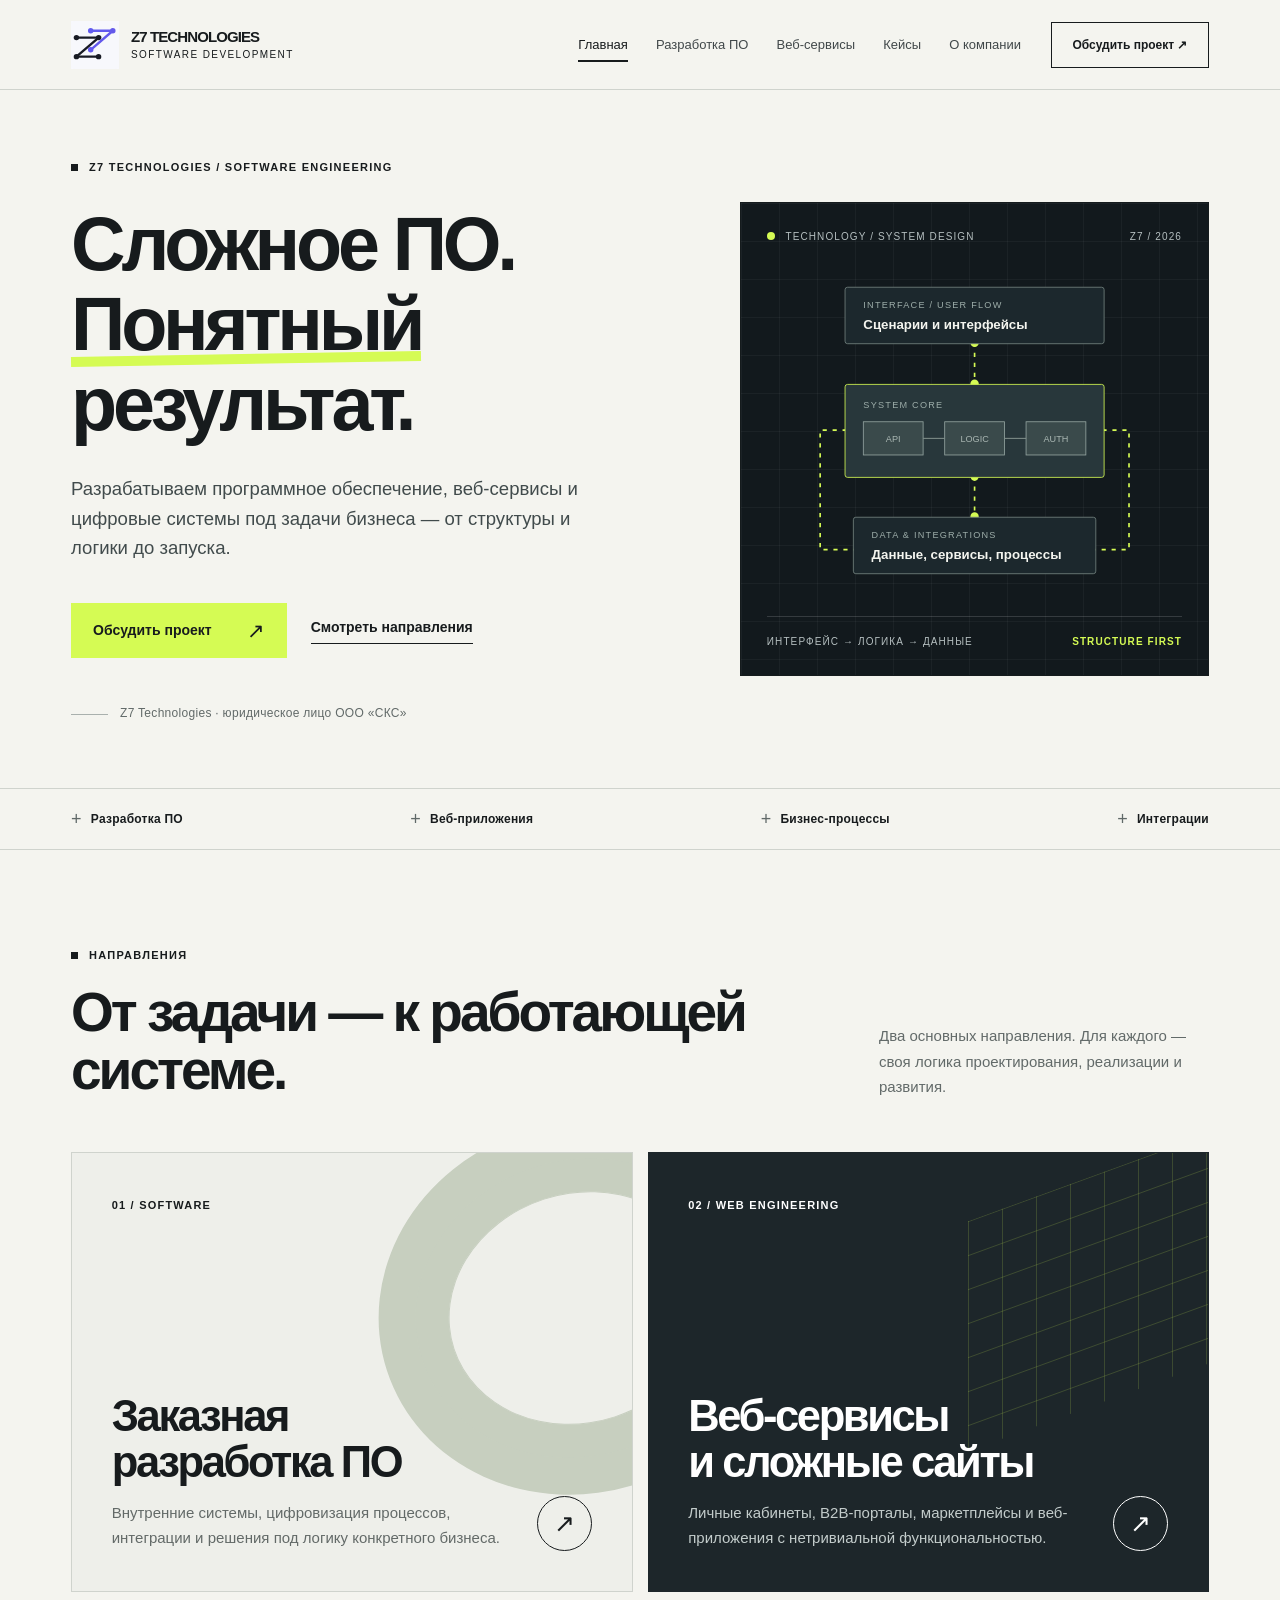
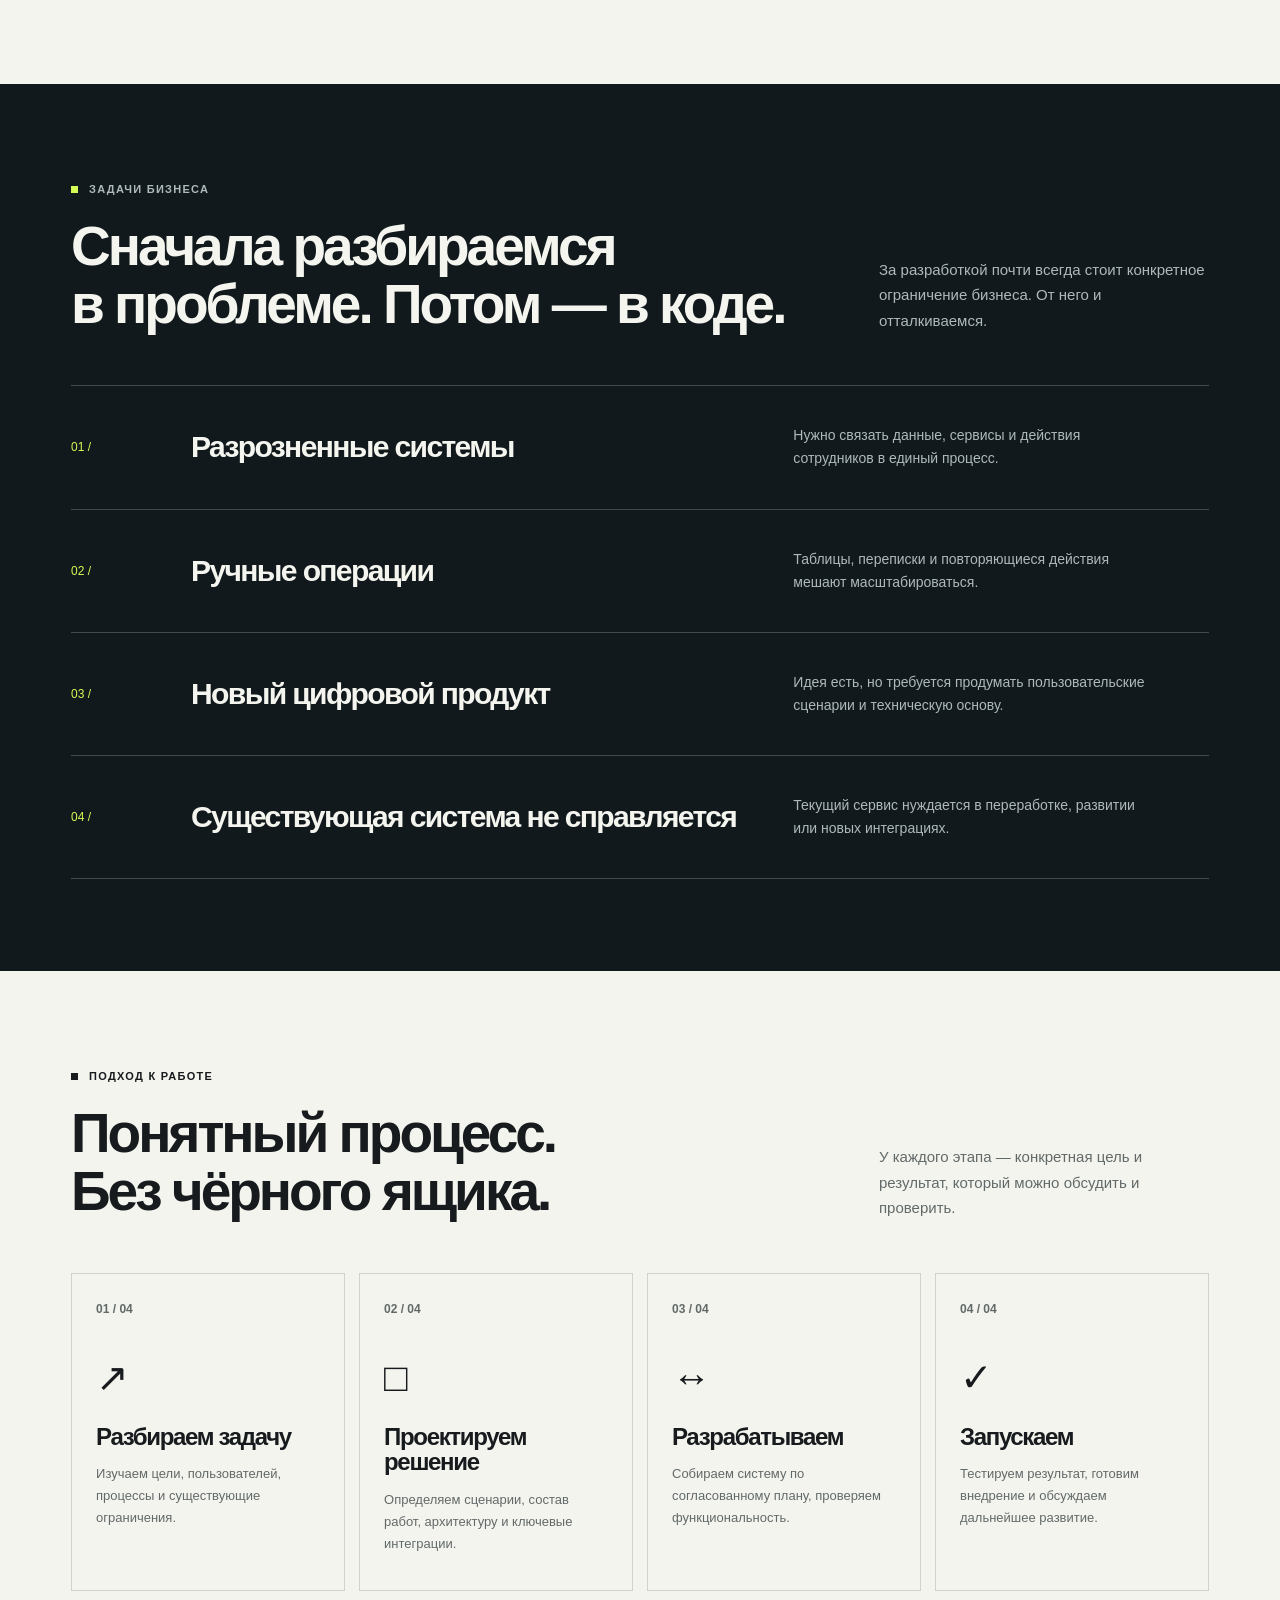
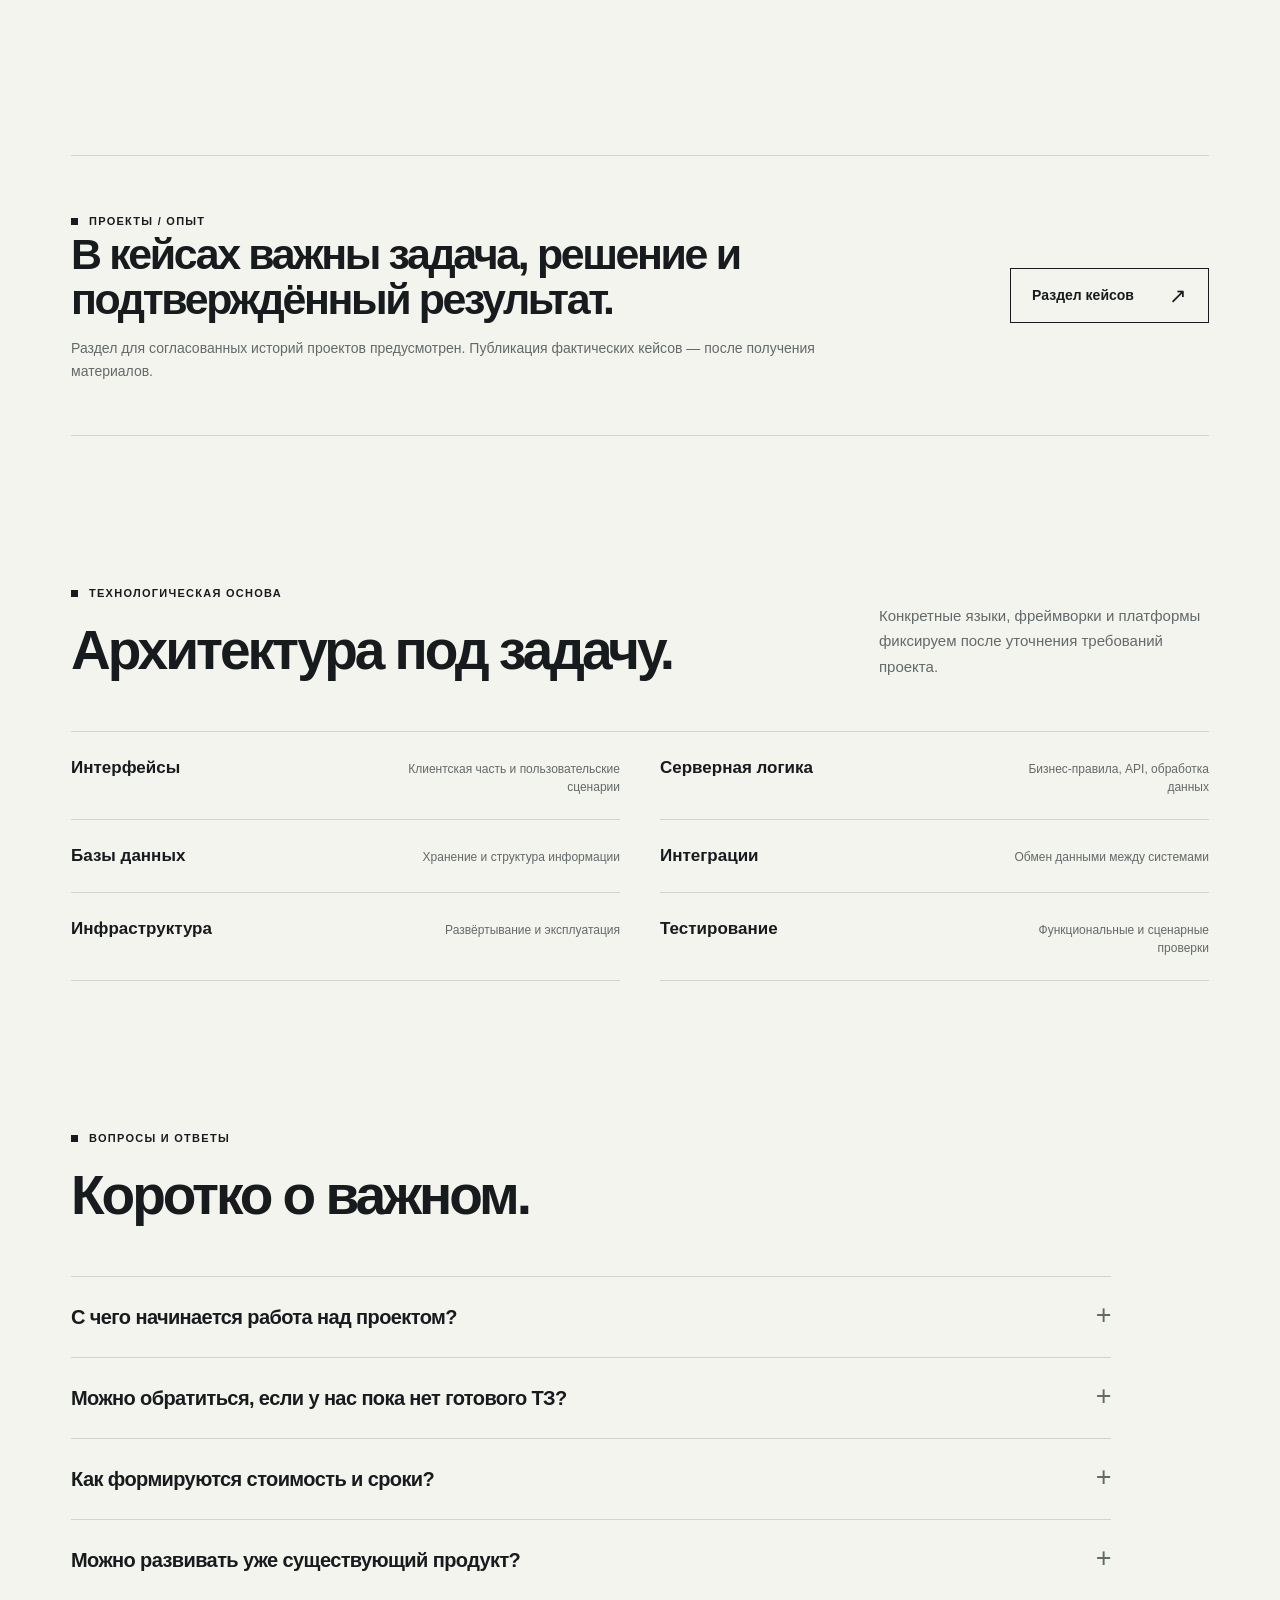
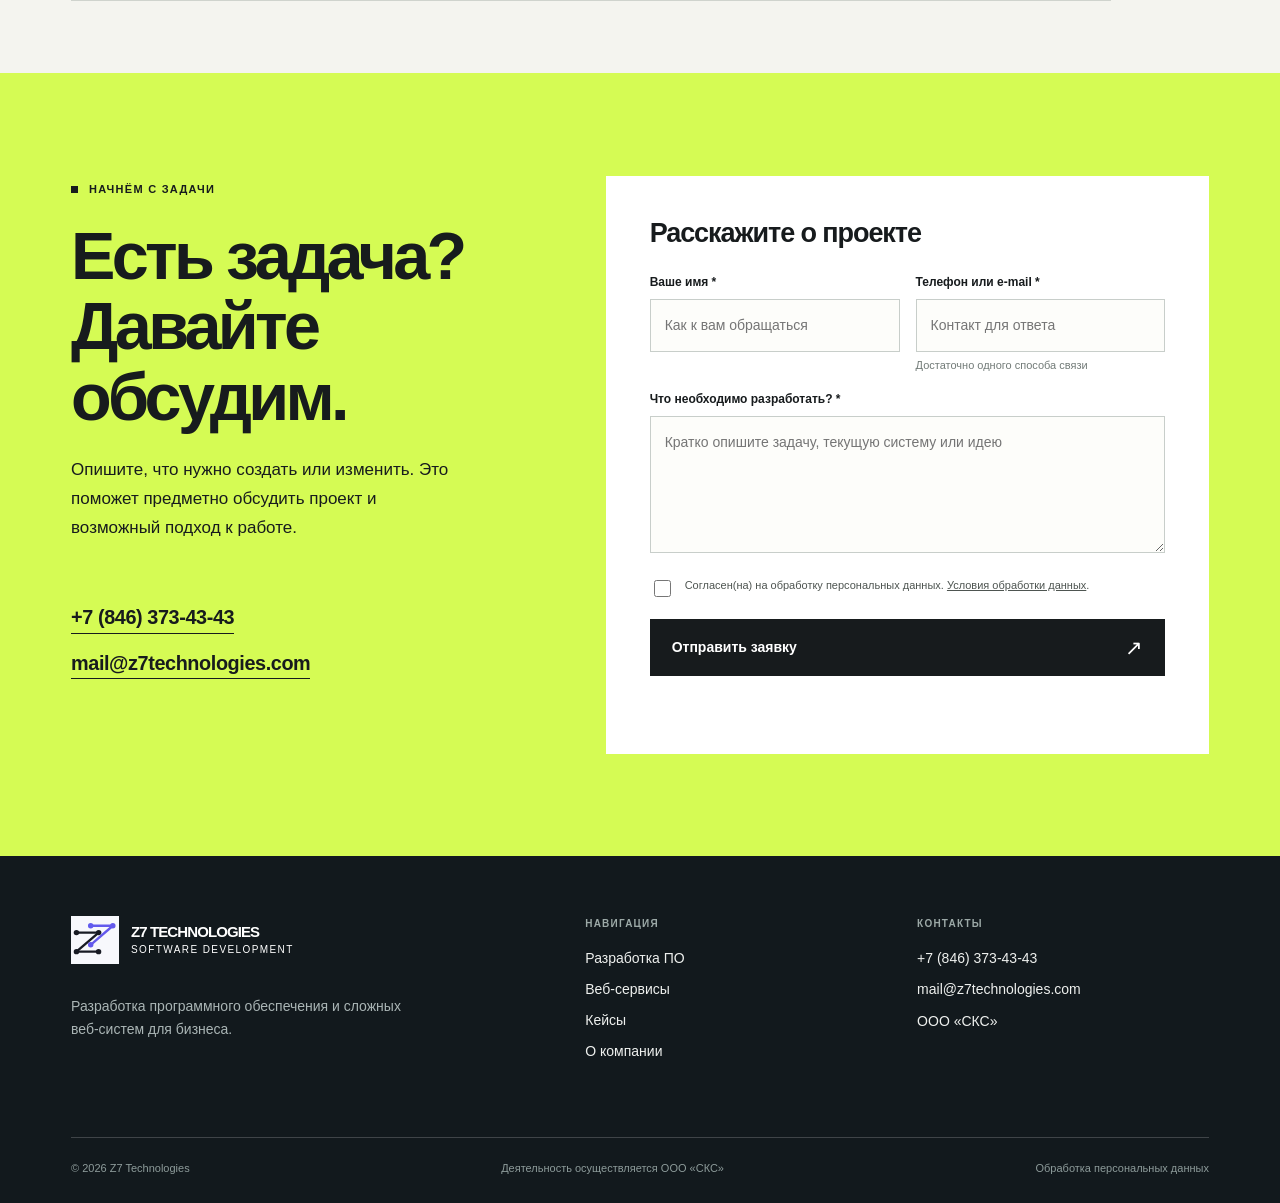
==== commit 73199d5b: "Replace hero mark with system map" ====
--- a/index.html
+++ b/index.html
@@ -6,5 +6,5 @@
 <rect x="115" y="58" width="85" height="44" fill="#d5fb54"/><path d="M215 63H375M215 73H350M215 84H365M215 94H315" stroke="#b6c2bd" stroke-width="4"/><text x="117" y="51" fill="#a8b5b2" font-size="9" font-family="Arial">UI / CLIENT</text>
 <rect x="94" y="155" width="312" height="114" fill="#202c30" stroke="#d5fb54" stroke-width="1.5"/><text x="116" y="180" fill="#d5fb54" font-size="11" font-family="Arial" letter-spacing="1.5">APPLICATION LAYER</text><path d="M117 201h69v44h-69zM215 201h69v44h-69zM313 201h69v44h-69z" fill="#354348" stroke="#81918b"/><text x="150" y="227" fill="white" font-size="11" text-anchor="middle" font-family="Arial">API</text><text x="249" y="227" fill="white" font-size="11" text-anchor="middle" font-family="Arial">Logic</text><text x="348" y="227" fill="white" font-size="11" text-anchor="middle" font-family="Arial">Auth</text><path d="M186 223h28M284 223h28" stroke="#d5fb54" stroke-width="1.5"/>
 <rect x="104" y="306" width="292" height="117" fill="#202c30" stroke="#8a9994"/><text x="125" y="333" fill="#a3b6b1" font-size="11" letter-spacing="1.4" font-family="Arial">DATA & INTEGRATIONS</text><ellipse cx="168" cy="371" rx="34" ry="13" fill="#405054" stroke="#d5fb54"/><path d="M134 371v20c0 17 68 17 68 0v-20" fill="#405054" stroke="#d5fb54"/><path d="M134 381c0 16 68 16 68 0" stroke="#d5fb54" fill="none"/><text x="269" y="371" fill="white" font-family="Arial" font-size="11">EXTERNAL</text><text x="269" y="388" fill="white" font-family="Arial" font-size="11">SYSTEMS</text><path d="M210 381H248" stroke="#d5fb54" stroke-width="1.5"/><rect x="253" y="346" width="119" height="60" fill="#354348" stroke="#80918a"/>
-<text x="35" y="211" transform="rotate(-90 35 211)" fill="#7f928d" font-size="10" letter-spacing="1" font-family="Arial">PRODUCT FLOW</text><text x="465" y="206" transform="rotate(90 465 206)" fill="#7f928d" font-size="10" letter-spacing="1" font-family="Arial">SYSTEM / 27</text>
-</svg></div><div class="visual-footer"><span>Интерфейс → логика → данные</span><b>STRUCTURE FIRST</b></div></div></div></section><div class="ribbon"><div class="container ribbon-inner"><span>Разработка ПО</span><span>Веб-приложения</span><span>Бизнес-процессы</span><span>Интеграции</span></div></div><section class="section" id="services"><div class="container"><div class="section-head"><div><span class="eyebrow">НАПРАВЛЕНИЯ</span><h2>От задачи — к работающей системе.</h2></div><p class="sub">Два основных направления. Для каждого — своя логика проектирования, реализации и развития.</p></div><div class="service-grid"><a class="service-card" href="software.html"><span class="card-art spiral" aria-hidden="true"></span><div class="card-top"><span class="tag">01 / SOFTWARE</span></div><div class="card-bottom"><div><h3>Заказная<br>разработка ПО</h3><p>Внутренние системы, цифровизация процессов, интеграции и решения под логику конкретного бизнеса.</p></div><span class="round-arrow" aria-hidden="true">↗</span></div></a><a class="service-card dark" href="web-services.html"><span class="card-art mesh" aria-hidden="true"></span><div class="card-top"><span class="tag">02 / WEB ENGINEERING</span></div><div class="card-bottom"><div><h3>Веб-сервисы<br>и сложные сайты</h3><p>Личные кабинеты, B2B-порталы, маркетплейсы и веб-приложения с нетривиальной функциональностью.</p></div><span class="round-arrow" aria-hidden="true">↗</span></div></a></div></div></section><section class="section contrast"><div class="container"><div class="section-head"><div><span class="eyebrow">ЗАДАЧИ БИЗНЕСА</span><h2>Сначала разбираемся<br>в проблеме. Потом — в коде.</h2></div><p class="sub">За разработкой почти всегда стоит конкретное ограничение бизнеса. От него и отталкиваемся.</p></div><div class="usecase-list"><div class="usecase-item"><span class="num">01 /</span><h3>Разрозненные системы</h3><p>Нужно связать данные, сервисы и действия сотрудников в единый процесс.</p></div><div class="usecase-item"><span class="num">02 /</span><h3>Ручные операции</h3><p>Таблицы, переписки и повторяющиеся действия мешают масштабироваться.</p></div><div class="usecase-item"><span class="num">03 /</span><h3>Новый цифровой продукт</h3><p>Идея есть, но требуется продумать пользовательские сценарии и техническую основу.</p></div><div class="usecase-item"><span class="num">04 /</span><h3>Существующая система не справляется</h3><p>Текущий сервис нуждается в переработке, развитии или новых интеграциях.</p></div></div></div></section><section class="section"><div class="container"><div class="section-head"><div><span class="eyebrow">ПОДХОД К РАБОТЕ</span><h2>Понятный процесс.<br>Без чёрного ящика.</h2></div><p class="sub">У каждого этапа — конкретная цель и результат, который можно обсудить и проверить.</p></div><div class="process-grid"><article class="process-card"><span class="num">01 / 04</span><span class="line-art" aria-hidden="true">↗</span><h3>Разбираем задачу</h3><p>Изучаем цели, пользователей, процессы и существующие ограничения.</p></article><article class="process-card"><span class="num">02 / 04</span><span class="line-art" aria-hidden="true">□</span><h3>Проектируем решение</h3><p>Определяем сценарии, состав работ, архитектуру и ключевые интеграции.</p></article><article class="process-card"><span class="num">03 / 04</span><span class="line-art" aria-hidden="true">↔</span><h3>Разрабатываем</h3><p>Собираем систему по согласованному плану, проверяем функциональность.</p></article><article class="process-card"><span class="num">04 / 04</span><span class="line-art" aria-hidden="true">✓</span><h3>Запускаем</h3><p>Тестируем результат, готовим внедрение и обсуждаем дальнейшее развитие.</p></article></div></div></section><section class="section-tight"><div class="container"><div class="quote-strip"><div><span class="eyebrow">ПРОЕКТЫ / ОПЫТ</span><h2>В кейсах важны задача, решение и подтверждённый результат.</h2><p>Раздел для согласованных историй проектов предусмотрен. Публикация фактических кейсов — после получения материалов.</p></div><a href="cases.html" class="btn btn-outline">Раздел кейсов <span class="arrow">↗</span></a></div></div></section><section class="section-tight"><div class="container"><div class="section-head"><div><span class="eyebrow">ТЕХНОЛОГИЧЕСКАЯ ОСНОВА</span><h2>Архитектура под задачу.</h2></div><p class="sub">Конкретные языки, фреймворки и платформы фиксируем после уточнения требований проекта.</p></div><div class="tech-list"><div class="tech-row"><b>Интерфейсы</b><span>Клиентская часть и пользовательские сценарии</span></div><div class="tech-row"><b>Серверная логика</b><span>Бизнес-правила, API, обработка данных</span></div><div class="tech-row"><b>Базы данных</b><span>Хранение и структура информации</span></div><div class="tech-row"><b>Интеграции</b><span>Обмен данными между системами</span></div><div class="tech-row"><b>Инфраструктура</b><span>Развёртывание и эксплуатация</span></div><div class="tech-row"><b>Тестирование</b><span>Функциональные и сценарные проверки</span></div></div></div></section><section class="section-tight"><div class="container"><div class="section-head"><div><span class="eyebrow">ВОПРОСЫ И ОТВЕТЫ</span><h2>Коротко о важном.</h2></div></div><div class="faq"><details><summary>С чего начинается работа над проектом?</summary><p>С обсуждения задачи, её ограничений и ожидаемого результата. После этого можно определить объём предварительной проработки и предложить дальнейшие шаги.</p></details><details><summary>Можно обратиться, если у нас пока нет готового ТЗ?</summary><p>Да. Для первого разговора достаточно описать задачу своими словами: что сейчас не работает, кто будет пользоваться системой и что должно измениться.</p></details><details><summary>Как формируются стоимость и сроки?</summary><p>После уточнения объёма работ, функциональности, интеграций и требований к безопасности. Универсальная цена без этих данных была бы неточной.</p></details><details><summary>Можно развивать уже существующий продукт?</summary><p>Возможность доработки оценивается после знакомства с текущей архитектурой, кодовой базой и необходимыми изменениями.</p></details></div></div></section><section id="contact" class="contact-section"><div class="container contact-layout"><div class="contact-info"><span class="eyebrow">НАЧНЁМ С ЗАДАЧИ</span><h2>Есть задача?<br>Давайте обсудим.</h2><p>Опишите, что нужно создать или изменить. Это поможет предметно обсудить проект и возможный подход к работе.</p><div class="contact-lines"><a href="tel:+78463734343">+7 (846) 373-43-43</a><a href="mailto:mail@z7technologies.com">mail@z7technologies.com</a></div></div><div class="form-panel"><h3>Расскажите о проекте</h3><form name="contact" method="POST" action="/" data-netlify="true" netlify-honeypot="bot-field" data-contact-form><input type="hidden" name="form-name" value="contact"><p class="sr-only"><label>Не заполнять: <input name="bot-field" tabindex="-1" autocomplete="off"></label></p><div class="form-row"><div class="form-field"><label for="name-contact">Ваше имя *</label><input id="name-contact" name="name" autocomplete="name" placeholder="Как к вам обращаться" required maxlength="100"></div><div class="form-field"><label for="contact-contact">Телефон или e-mail *</label><input id="contact-contact" name="contact" autocomplete="email" placeholder="Контакт для ответа" required maxlength="130"><div class="form-hint">Достаточно одного способа связи</div></div></div><div class="form-field"><label for="message-contact">Что необходимо разработать? *</label><textarea id="message-contact" name="message" placeholder="Кратко опишите задачу, текущую систему или идею" required maxlength="5000"></textarea></div><div class="form-check"><input type="checkbox" id="agree-contact" name="privacy_consent" value="yes" required><label for="agree-contact">Согласен(на) на обработку персональных данных. <a href="privacy.html" target="_blank" rel="noopener">Условия обработки данных</a>.</label></div><button class="btn form-submit" type="submit"><span>Отправить заявку</span><span class="arrow" aria-hidden="true">↗</span></button><p class="form-status" role="status" aria-live="polite"></p></form></div></div></section></main><footer class="footer"><div class="container"><div class="footer-top"><div class="footer-brand"><a class="brand" href="index.html" aria-label="27 Technologies — главная"><span class="brand-mark">27</span><span class="brand-name">TECHNOLOGIES<small>SOFTWARE DEVELOPMENT</small></span></a><p class="footer-desc">Разработка программного обеспечения и сложных веб-систем для бизнеса.</p></div><div class="footer-col"><h4>Навигация</h4><a href="software.html">Разработка ПО</a><a href="web-services.html">Веб-сервисы</a><a href="cases.html">Кейсы</a><a href="about.html">О компании</a></div><div class="footer-col"><h4>Контакты</h4><a href="tel:+78463734343">+7 (846) 373-43-43</a><a href="mailto:mail@z7technologies.com">mail@z7technologies.com</a><p>ООО «СКС»</p></div></div><div class="footer-bottom"><span>© 2026 27 Technologies</span><span>Деятельность осуществляется ООО «СКС»</span><a href="privacy.html">Обработка персональных данных</a></div></div></footer></body></html>+<text x="35" y="211" transform="rotate(-90 35 211)" fill="#7f928d" font-size="10" letter-spacing="1" font-family="Arial">PRODUCT FLOW</text><text x="465" y="206" transform="rotate(90 465 206)" fill="#7f928d" font-size="10" letter-spacing="1" font-family="Arial">SYSTEM MAP</text>
+</svg></div><div class="visual-footer"><span>Интерфейс → логика → данные</span><b>STRUCTURE FIRST</b></div></div></div></section><div class="ribbon"><div class="container ribbon-inner"><span>Разработка ПО</span><span>Веб-приложения</span><span>Бизнес-процессы</span><span>Интеграции</span></div></div><section class="section" id="services"><div class="container"><div class="section-head"><div><span class="eyebrow">НАПРАВЛЕНИЯ</span><h2>От задачи — к работающей системе.</h2></div><p class="sub">Два основных направления. Для каждого — своя логика проектирования, реализации и развития.</p></div><div class="service-grid"><a class="service-card" href="software.html"><span class="card-art spiral" aria-hidden="true"></span><div class="card-top"><span class="tag">01 / SOFTWARE</span></div><div class="card-bottom"><div><h3>Заказная<br>разработка ПО</h3><p>Внутренние системы, цифровизация процессов, интеграции и решения под логику конкретного бизнеса.</p></div><span class="round-arrow" aria-hidden="true">↗</span></div></a><a class="service-card dark" href="web-services.html"><span class="card-art mesh" aria-hidden="true"></span><div class="card-top"><span class="tag">02 / WEB ENGINEERING</span></div><div class="card-bottom"><div><h3>Веб-сервисы<br>и сложные сайты</h3><p>Личные кабинеты, B2B-порталы, маркетплейсы и веб-приложения с нетривиальной функциональностью.</p></div><span class="round-arrow" aria-hidden="true">↗</span></div></a></div></div></section><section class="section contrast"><div class="container"><div class="section-head"><div><span class="eyebrow">ЗАДАЧИ БИЗНЕСА</span><h2>Сначала разбираемся<br>в проблеме. Потом — в коде.</h2></div><p class="sub">За разработкой почти всегда стоит конкретное ограничение бизнеса. От него и отталкиваемся.</p></div><div class="usecase-list"><div class="usecase-item"><span class="num">01 /</span><h3>Разрозненные системы</h3><p>Нужно связать данные, сервисы и действия сотрудников в единый процесс.</p></div><div class="usecase-item"><span class="num">02 /</span><h3>Ручные операции</h3><p>Таблицы, переписки и повторяющиеся действия мешают масштабироваться.</p></div><div class="usecase-item"><span class="num">03 /</span><h3>Новый цифровой продукт</h3><p>Идея есть, но требуется продумать пользовательские сценарии и техническую основу.</p></div><div class="usecase-item"><span class="num">04 /</span><h3>Существующая система не справляется</h3><p>Текущий сервис нуждается в переработке, развитии или новых интеграциях.</p></div></div></div></section><section class="section"><div class="container"><div class="section-head"><div><span class="eyebrow">ПОДХОД К РАБОТЕ</span><h2>Понятный процесс.<br>Без чёрного ящика.</h2></div><p class="sub">У каждого этапа — конкретная цель и результат, который можно обсудить и проверить.</p></div><div class="process-grid"><article class="process-card"><span class="num">01 / 04</span><span class="line-art" aria-hidden="true">↗</span><h3>Разбираем задачу</h3><p>Изучаем цели, пользователей, процессы и существующие ограничения.</p></article><article class="process-card"><span class="num">02 / 04</span><span class="line-art" aria-hidden="true">□</span><h3>Проектируем решение</h3><p>Определяем сценарии, состав работ, архитектуру и ключевые интеграции.</p></article><article class="process-card"><span class="num">03 / 04</span><span class="line-art" aria-hidden="true">↔</span><h3>Разрабатываем</h3><p>Собираем систему по согласованному плану, проверяем функциональность.</p></article><article class="process-card"><span class="num">04 / 04</span><span class="line-art" aria-hidden="true">✓</span><h3>Запускаем</h3><p>Тестируем результат, готовим внедрение и обсуждаем дальнейшее развитие.</p></article></div></div></section><section class="section-tight"><div class="container"><div class="quote-strip"><div><span class="eyebrow">ПРОЕКТЫ / ОПЫТ</span><h2>В кейсах важны задача, решение и подтверждённый результат.</h2><p>Раздел для согласованных историй проектов предусмотрен. Публикация фактических кейсов — после получения материалов.</p></div><a href="cases.html" class="btn btn-outline">Раздел кейсов <span class="arrow">↗</span></a></div></div></section><section class="section-tight"><div class="container"><div class="section-head"><div><span class="eyebrow">ТЕХНОЛОГИЧЕСКАЯ ОСНОВА</span><h2>Архитектура под задачу.</h2></div><p class="sub">Конкретные языки, фреймворки и платформы фиксируем после уточнения требований проекта.</p></div><div class="tech-list"><div class="tech-row"><b>Интерфейсы</b><span>Клиентская часть и пользовательские сценарии</span></div><div class="tech-row"><b>Серверная логика</b><span>Бизнес-правила, API, обработка данных</span></div><div class="tech-row"><b>Базы данных</b><span>Хранение и структура информации</span></div><div class="tech-row"><b>Интеграции</b><span>Обмен данными между системами</span></div><div class="tech-row"><b>Инфраструктура</b><span>Развёртывание и эксплуатация</span></div><div class="tech-row"><b>Тестирование</b><span>Функциональные и сценарные проверки</span></div></div></div></section><section class="section-tight"><div class="container"><div class="section-head"><div><span class="eyebrow">ВОПРОСЫ И ОТВЕТЫ</span><h2>Коротко о важном.</h2></div></div><div class="faq"><details><summary>С чего начинается работа над проектом?</summary><p>С обсуждения задачи, её ограничений и ожидаемого результата. После этого можно определить объём предварительной проработки и предложить дальнейшие шаги.</p></details><details><summary>Можно обратиться, если у нас пока нет готового ТЗ?</summary><p>Да. Для первого разговора достаточно описать задачу своими словами: что сейчас не работает, кто будет пользоваться системой и что должно измениться.</p></details><details><summary>Как формируются стоимость и сроки?</summary><p>После уточнения объёма работ, функциональности, интеграций и требований к безопасности. Универсальная цена без этих данных была бы неточной.</p></details><details><summary>Можно развивать уже существующий продукт?</summary><p>Возможность доработки оценивается после знакомства с текущей архитектурой, кодовой базой и необходимыми изменениями.</p></details></div></div></section><section id="contact" class="contact-section"><div class="container contact-layout"><div class="contact-info"><span class="eyebrow">НАЧНЁМ С ЗАДАЧИ</span><h2>Есть задача?<br>Давайте обсудим.</h2><p>Опишите, что нужно создать или изменить. Это поможет предметно обсудить проект и возможный подход к работе.</p><div class="contact-lines"><a href="tel:+78463734343">+7 (846) 373-43-43</a><a href="mailto:mail@z7technologies.com">mail@z7technologies.com</a></div></div><div class="form-panel"><h3>Расскажите о проекте</h3><form name="contact" method="POST" action="/" data-netlify="true" netlify-honeypot="bot-field" data-contact-form><input type="hidden" name="form-name" value="contact"><p class="sr-only"><label>Не заполнять: <input name="bot-field" tabindex="-1" autocomplete="off"></label></p><div class="form-row"><div class="form-field"><label for="name-contact">Ваше имя *</label><input id="name-contact" name="name" autocomplete="name" placeholder="Как к вам обращаться" required maxlength="100"></div><div class="form-field"><label for="contact-contact">Телефон или e-mail *</label><input id="contact-contact" name="contact" autocomplete="email" placeholder="Контакт для ответа" required maxlength="130"><div class="form-hint">Достаточно одного способа связи</div></div></div><div class="form-field"><label for="message-contact">Что необходимо разработать? *</label><textarea id="message-contact" name="message" placeholder="Кратко опишите задачу, текущую систему или идею" required maxlength="5000"></textarea></div><div class="form-check"><input type="checkbox" id="agree-contact" name="privacy_consent" value="yes" required><label for="agree-contact">Согласен(на) на обработку персональных данных. <a href="privacy.html" target="_blank" rel="noopener">Условия обработки данных</a>.</label></div><button class="btn form-submit" type="submit"><span>Отправить заявку</span><span class="arrow" aria-hidden="true">↗</span></button><p class="form-status" role="status" aria-live="polite"></p></form></div></div></section></main><footer class="footer"><div class="container"><div class="footer-top"><div class="footer-brand"><a class="brand" href="index.html" aria-label="27 Technologies — главная"><span class="brand-mark">27</span><span class="brand-name">TECHNOLOGIES<small>SOFTWARE DEVELOPMENT</small></span></a><p class="footer-desc">Разработка программного обеспечения и сложных веб-систем для бизнеса.</p></div><div class="footer-col"><h4>Навигация</h4><a href="software.html">Разработка ПО</a><a href="web-services.html">Веб-сервисы</a><a href="cases.html">Кейсы</a><a href="about.html">О компании</a></div><div class="footer-col"><h4>Контакты</h4><a href="tel:+78463734343">+7 (846) 373-43-43</a><a href="mailto:mail@z7technologies.com">mail@z7technologies.com</a><p>ООО «СКС»</p></div></div><div class="footer-bottom"><span>© 2026 27 Technologies</span><span>Деятельность осуществляется ООО «СКС»</span><a href="privacy.html">Обработка персональных данных</a></div></div></footer></body></html>
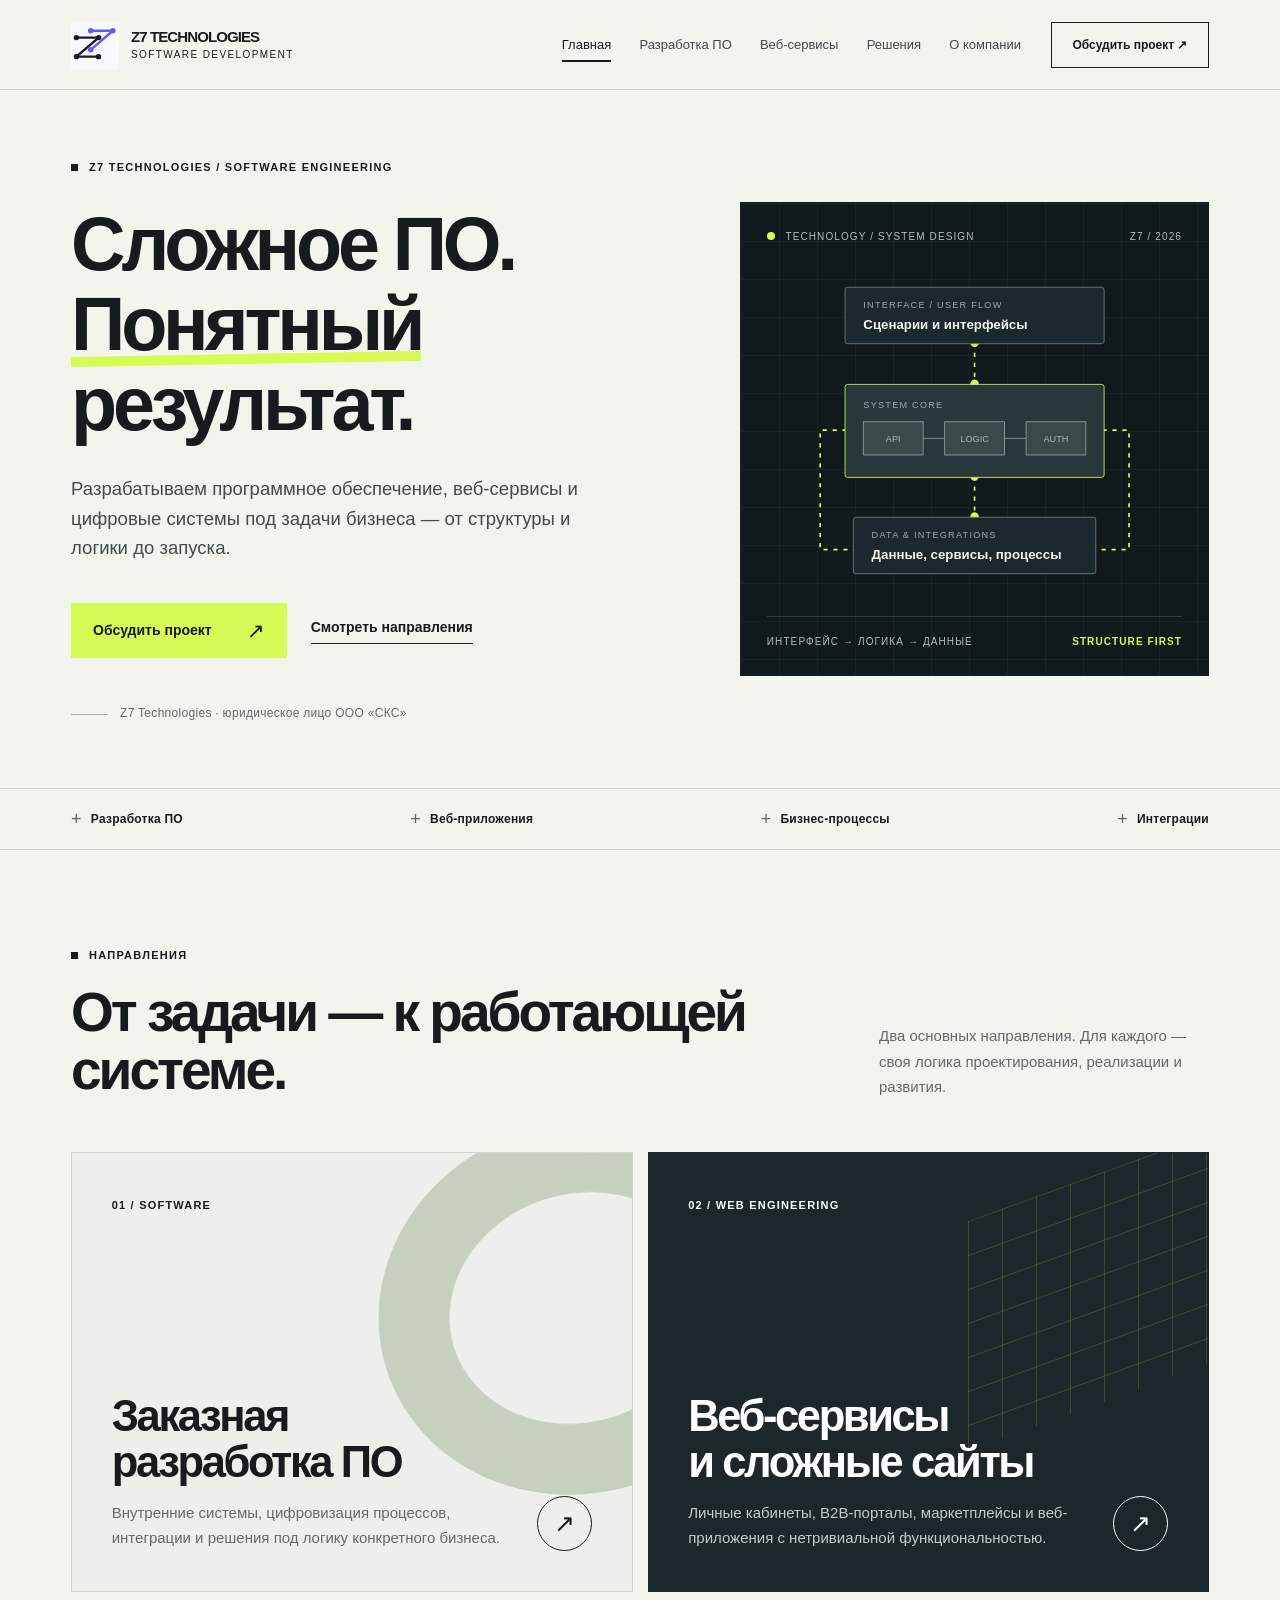
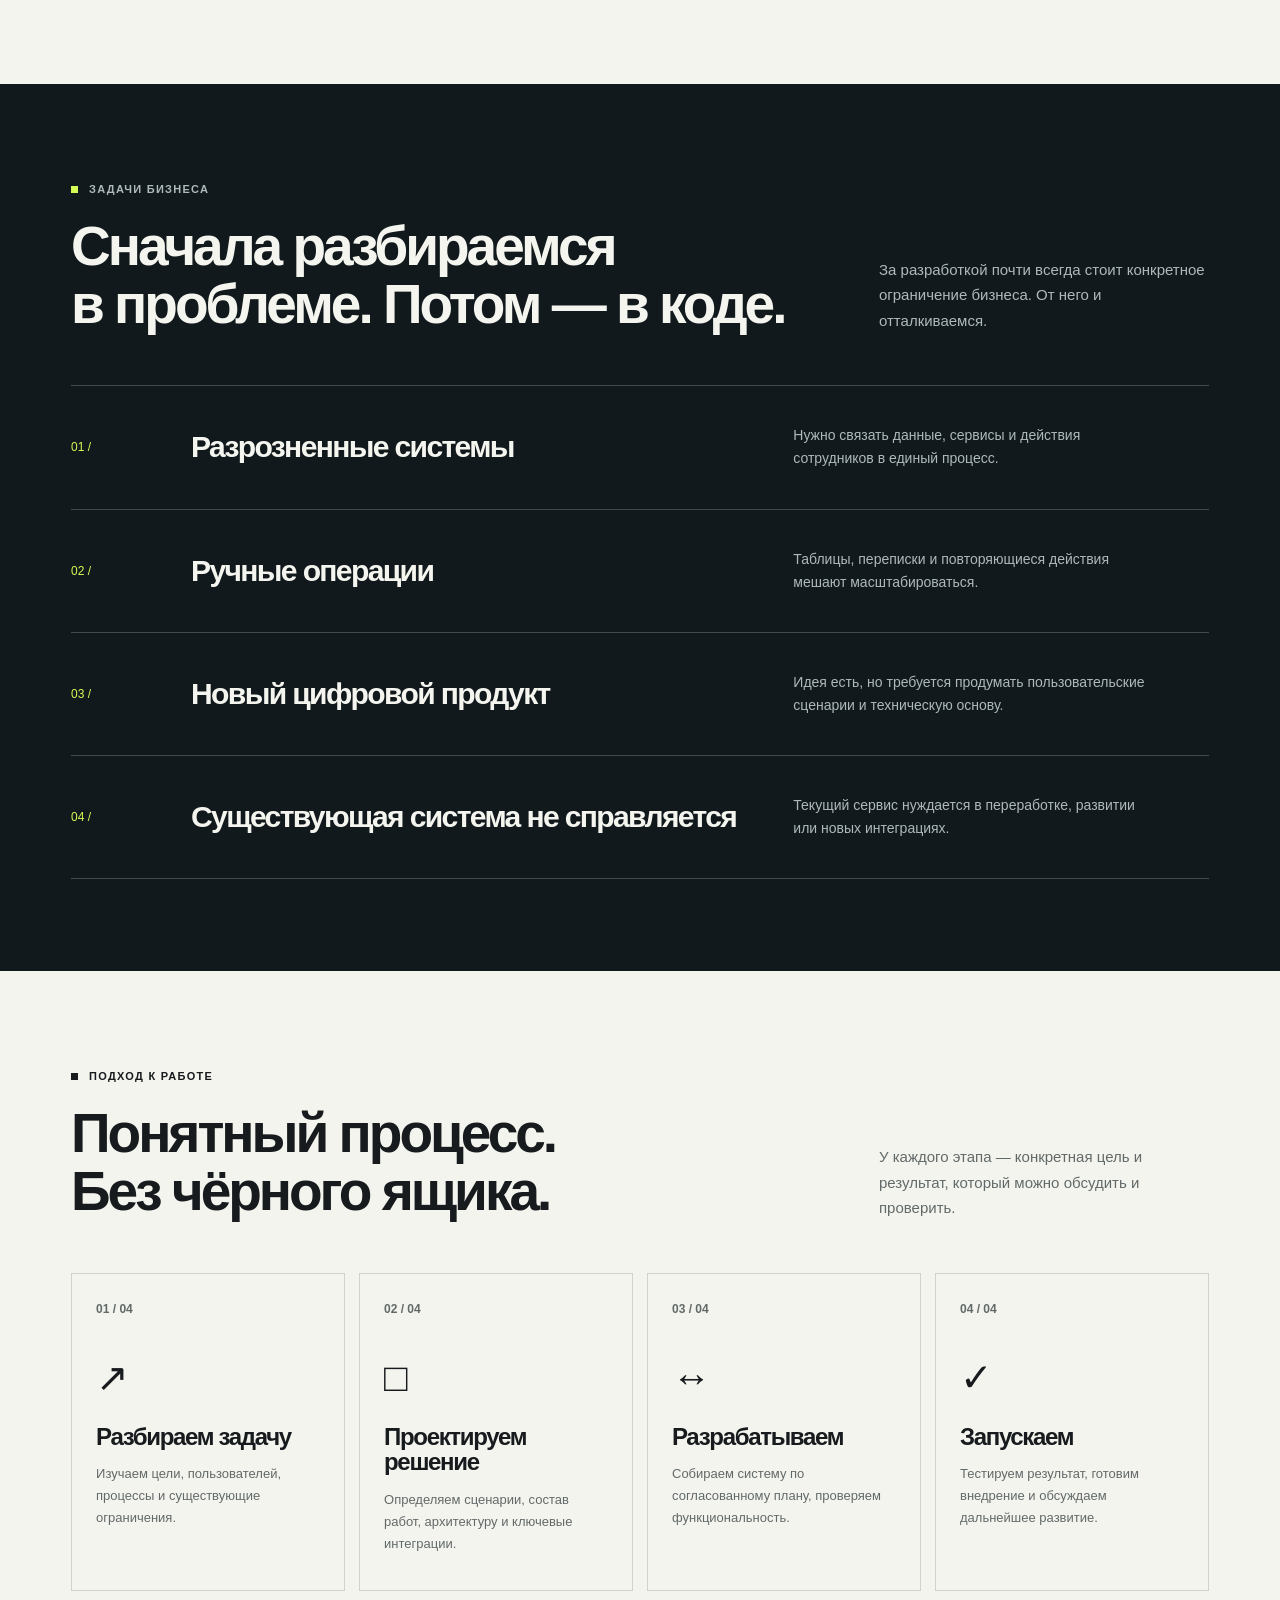
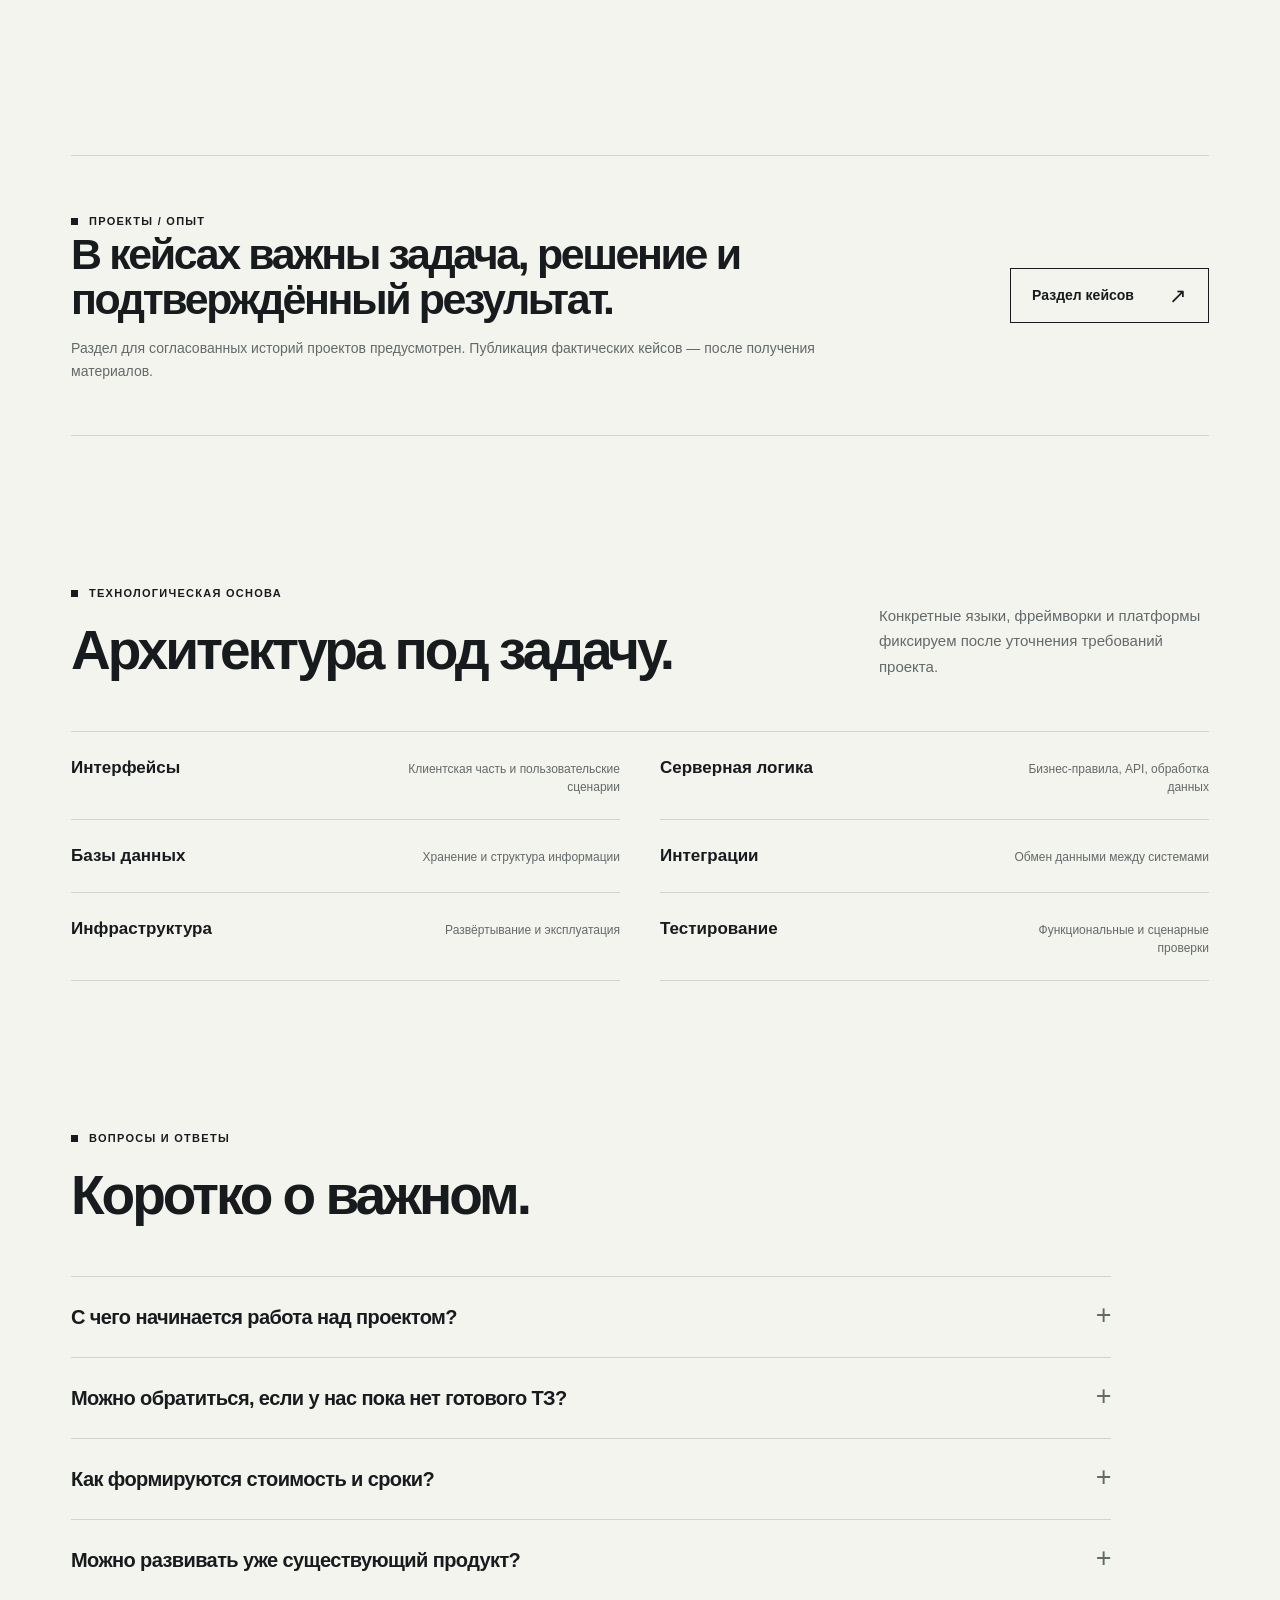
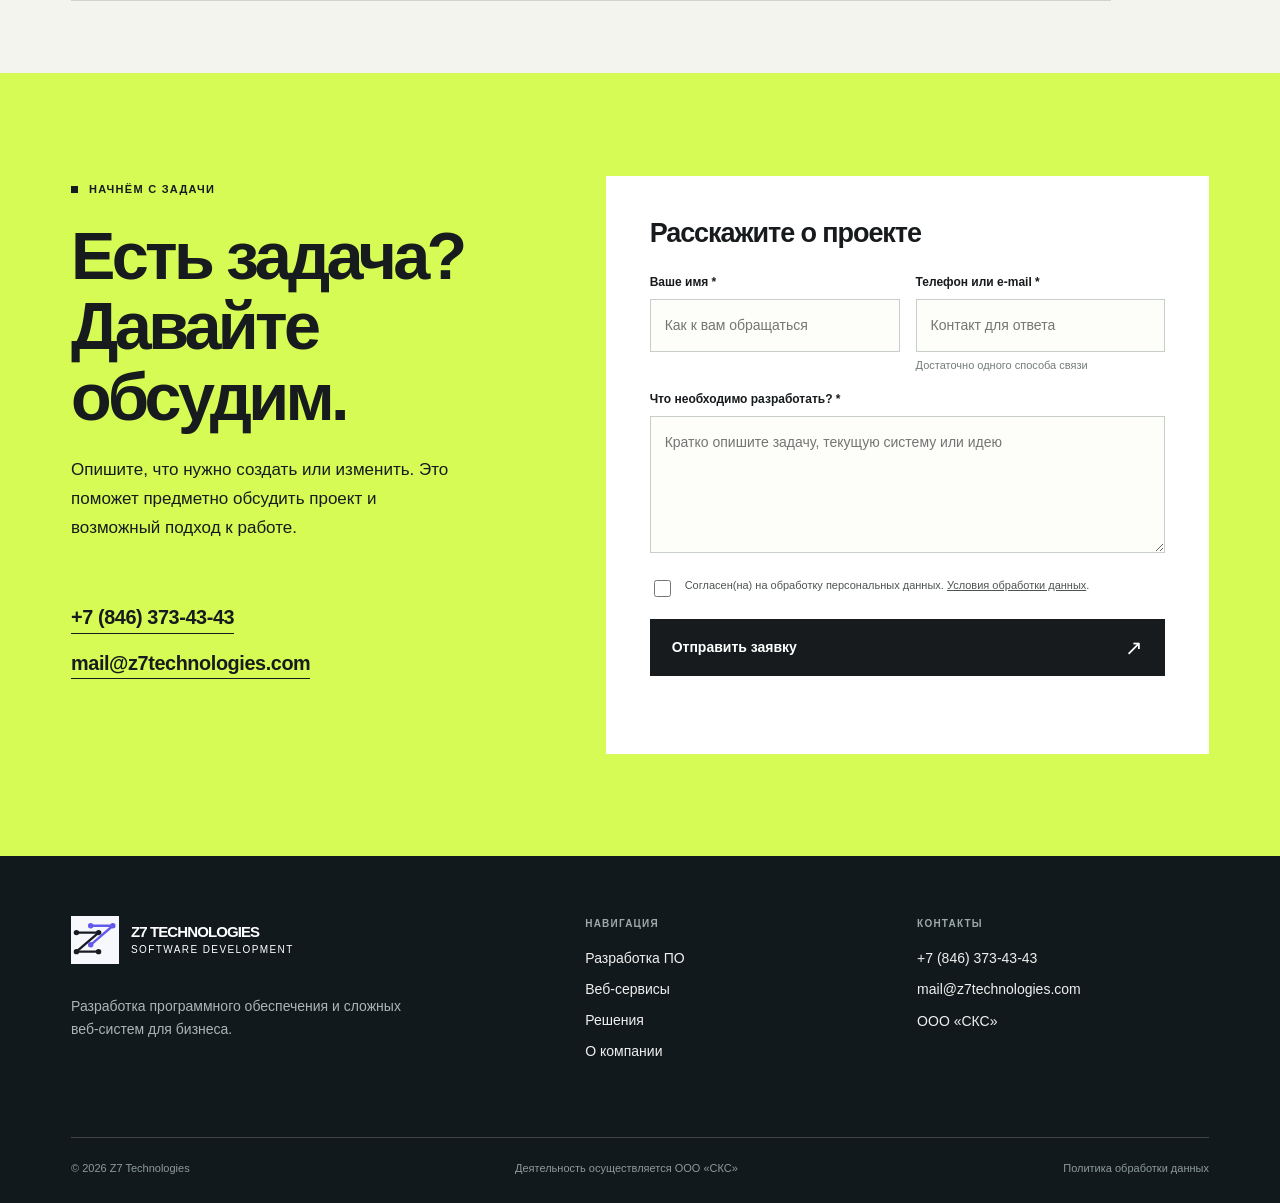
==== commit e9346225: "Replace placeholder legal and solutions copy" ====
--- a/index.html
+++ b/index.html
@@ -1,4 +1,4 @@
-<!DOCTYPE html><html lang="ru"><head><meta charset="utf-8"><meta name="viewport" content="width=device-width,initial-scale=1"><meta name="theme-color" content="#f4f4ef"><title>27 Technologies — разработка ПО и сложных веб-сервисов</title><meta name="description" content="Заказная разработка программного обеспечения, веб-приложений и сложных веб-систем для бизнеса. Обсудите проект с 27 Technologies."><meta property="og:type" content="website"><meta property="og:title" content="27 Technologies — разработка ПО и сложных веб-сервисов"><meta property="og:description" content="Заказная разработка программного обеспечения, веб-приложений и сложных веб-систем для бизнеса. Обсудите проект с 27 Technologies."><link rel="icon" href="assets/favicon.svg" type="image/svg+xml"><link rel="stylesheet" href="assets/style.css"><script>window.METRIKA_ID=null; /* После получения номера счётчика подключить код Яндекс Метрики и установить ID */</script><script src="assets/site.js" defer></script></head><body><header class="topbar"><div class="container header-inner"><a class="brand" href="index.html" aria-label="27 Technologies — главная"><span class="brand-mark">27</span><span class="brand-name">TECHNOLOGIES<small>SOFTWARE DEVELOPMENT</small></span></a><nav class="nav" id="main-nav" aria-label="Основная навигация"><a href="index.html" aria-current="page">Главная</a><a href="software.html">Разработка ПО</a><a href="web-services.html">Веб-сервисы</a><a href="cases.html">Кейсы</a><a href="about.html">О компании</a></nav><a class="header-cta" href="#contact">Обсудить проект ↗</a><button class="menu-toggle" aria-label="Открыть меню" aria-controls="main-nav" aria-expanded="false"><span></span><span></span></button></div></header><main class="page-main" id="main-content"><section class="hero"><div class="container hero-home"><div class="hero-copy"><span class="eyebrow">27 TECHNOLOGIES / SOFTWARE ENGINEERING</span><h1>Сложное ПО.<br><em>Понятный</em><br>результат.</h1><p class="lead">Разрабатываем программное обеспечение, веб-сервисы и цифровые системы под задачи бизнеса — от структуры и логики до запуска.</p><div class="hero-actions"><a href="#contact" class="btn btn-primary">Обсудить проект <span class="arrow">↗</span></a><a href="#services" class="text-link">Смотреть направления</a></div><p class="hero-note">Бренд 27 Technologies · юридическое лицо ООО «СКС»</p></div><div class="visual-board"><div class="visual-header"><span><i class="status-point"></i> TECHNOLOGY / SYSTEM DESIGN</span><span>27.01 / 2026</span></div><div class="visual-graphic"><svg viewBox="0 0 500 490" aria-label="Схема взаимодействия интерфейса, бизнес-логики и данных" role="img" xmlns="http://www.w3.org/2000/svg">
+<!DOCTYPE html><html lang="ru"><head><meta charset="utf-8"><meta name="viewport" content="width=device-width,initial-scale=1"><meta name="theme-color" content="#f4f4ef"><title>Z7 Technologies — разработка ПО и сложных веб-сервисов</title><meta name="description" content="Заказная разработка программного обеспечения, веб-приложений и сложных веб-систем для бизнеса. Обсудите проект с Z7 Technologies."><meta property="og:type" content="website"><meta property="og:title" content="Z7 Technologies — разработка ПО и сложных веб-сервисов"><meta property="og:description" content="Заказная разработка программного обеспечения, веб-приложений и сложных веб-систем для бизнеса. Обсудите проект с Z7 Technologies."><link rel="icon" href="assets/favicon.svg" type="image/svg+xml"><link rel="stylesheet" href="assets/style.css"><script>window.METRIKA_ID=null; /* После получения номера счётчика подключить код Яндекс Метрики и установить ID */</script><script src="assets/site.js" defer></script></head><body><header class="topbar"><div class="container header-inner"><a class="brand" href="index.html" aria-label="Z7 Technologies — главная"><span class="brand-mark">Z7</span><span class="brand-name">TECHNOLOGIES<small>SOFTWARE DEVELOPMENT</small></span></a><nav class="nav" id="main-nav" aria-label="Основная навигация"><a href="index.html" aria-current="page">Главная</a><a href="software.html">Разработка ПО</a><a href="web-services.html">Веб-сервисы</a><a href="cases.html">Решения</a><a href="about.html">О компании</a></nav><a class="header-cta" href="#contact">Обсудить проект ↗</a><button class="menu-toggle" aria-label="Открыть меню" aria-controls="main-nav" aria-expanded="false"><span></span><span></span></button></div></header><main class="page-main" id="main-content"><section class="hero"><div class="container hero-home"><div class="hero-copy"><span class="eyebrow">Z7 TECHNOLOGIES / SOFTWARE ENGINEERING</span><h1>Сложное ПО.<br><em>Понятный</em><br>результат.</h1><p class="lead">Разрабатываем программное обеспечение, веб-сервисы и цифровые системы под задачи бизнеса — от структуры и логики до запуска.</p><div class="hero-actions"><a href="#contact" class="btn btn-primary">Обсудить проект <span class="arrow">↗</span></a><a href="#services" class="text-link">Смотреть направления</a></div><p class="hero-note">Бренд Z7 Technologies · юридическое лицо ООО «СКС»</p></div><div class="visual-board"><div class="visual-header"><span><i class="status-point"></i> TECHNOLOGY / SYSTEM DESIGN</span><span>Z7 / 2026</span></div><div class="visual-graphic"><svg viewBox="0 0 500 490" aria-label="Схема взаимодействия интерфейса, бизнес-логики и данных" role="img" xmlns="http://www.w3.org/2000/svg">
 <defs><marker id="arr" viewBox="0 0 10 10" refX="8" refY="5" markerWidth="5" markerHeight="5" orient="auto-start-reverse"><path d="M0 0 L10 5 L0 10Z" fill="#d5fb54"/></marker></defs>
 <path d="M250 120 V153 M250 271 V302 M250 420 V445" stroke="#d5fb54" stroke-width="2" stroke-dasharray="4 7" marker-end="url(#arr)"/>
 <path d="M93 224H55V363H104 M407 224H447V363H397" stroke="#85948d" stroke-width="1.1" stroke-dasharray="4 6" fill="none"/>
@@ -7,4 +7,4 @@
 <rect x="94" y="155" width="312" height="114" fill="#202c30" stroke="#d5fb54" stroke-width="1.5"/><text x="116" y="180" fill="#d5fb54" font-size="11" font-family="Arial" letter-spacing="1.5">APPLICATION LAYER</text><path d="M117 201h69v44h-69zM215 201h69v44h-69zM313 201h69v44h-69z" fill="#354348" stroke="#81918b"/><text x="150" y="227" fill="white" font-size="11" text-anchor="middle" font-family="Arial">API</text><text x="249" y="227" fill="white" font-size="11" text-anchor="middle" font-family="Arial">Logic</text><text x="348" y="227" fill="white" font-size="11" text-anchor="middle" font-family="Arial">Auth</text><path d="M186 223h28M284 223h28" stroke="#d5fb54" stroke-width="1.5"/>
 <rect x="104" y="306" width="292" height="117" fill="#202c30" stroke="#8a9994"/><text x="125" y="333" fill="#a3b6b1" font-size="11" letter-spacing="1.4" font-family="Arial">DATA & INTEGRATIONS</text><ellipse cx="168" cy="371" rx="34" ry="13" fill="#405054" stroke="#d5fb54"/><path d="M134 371v20c0 17 68 17 68 0v-20" fill="#405054" stroke="#d5fb54"/><path d="M134 381c0 16 68 16 68 0" stroke="#d5fb54" fill="none"/><text x="269" y="371" fill="white" font-family="Arial" font-size="11">EXTERNAL</text><text x="269" y="388" fill="white" font-family="Arial" font-size="11">SYSTEMS</text><path d="M210 381H248" stroke="#d5fb54" stroke-width="1.5"/><rect x="253" y="346" width="119" height="60" fill="#354348" stroke="#80918a"/>
 <text x="35" y="211" transform="rotate(-90 35 211)" fill="#7f928d" font-size="10" letter-spacing="1" font-family="Arial">PRODUCT FLOW</text><text x="465" y="206" transform="rotate(90 465 206)" fill="#7f928d" font-size="10" letter-spacing="1" font-family="Arial">SYSTEM MAP</text>
-</svg></div><div class="visual-footer"><span>Интерфейс → логика → данные</span><b>STRUCTURE FIRST</b></div></div></div></section><div class="ribbon"><div class="container ribbon-inner"><span>Разработка ПО</span><span>Веб-приложения</span><span>Бизнес-процессы</span><span>Интеграции</span></div></div><section class="section" id="services"><div class="container"><div class="section-head"><div><span class="eyebrow">НАПРАВЛЕНИЯ</span><h2>От задачи — к работающей системе.</h2></div><p class="sub">Два основных направления. Для каждого — своя логика проектирования, реализации и развития.</p></div><div class="service-grid"><a class="service-card" href="software.html"><span class="card-art spiral" aria-hidden="true"></span><div class="card-top"><span class="tag">01 / SOFTWARE</span></div><div class="card-bottom"><div><h3>Заказная<br>разработка ПО</h3><p>Внутренние системы, цифровизация процессов, интеграции и решения под логику конкретного бизнеса.</p></div><span class="round-arrow" aria-hidden="true">↗</span></div></a><a class="service-card dark" href="web-services.html"><span class="card-art mesh" aria-hidden="true"></span><div class="card-top"><span class="tag">02 / WEB ENGINEERING</span></div><div class="card-bottom"><div><h3>Веб-сервисы<br>и сложные сайты</h3><p>Личные кабинеты, B2B-порталы, маркетплейсы и веб-приложения с нетривиальной функциональностью.</p></div><span class="round-arrow" aria-hidden="true">↗</span></div></a></div></div></section><section class="section contrast"><div class="container"><div class="section-head"><div><span class="eyebrow">ЗАДАЧИ БИЗНЕСА</span><h2>Сначала разбираемся<br>в проблеме. Потом — в коде.</h2></div><p class="sub">За разработкой почти всегда стоит конкретное ограничение бизнеса. От него и отталкиваемся.</p></div><div class="usecase-list"><div class="usecase-item"><span class="num">01 /</span><h3>Разрозненные системы</h3><p>Нужно связать данные, сервисы и действия сотрудников в единый процесс.</p></div><div class="usecase-item"><span class="num">02 /</span><h3>Ручные операции</h3><p>Таблицы, переписки и повторяющиеся действия мешают масштабироваться.</p></div><div class="usecase-item"><span class="num">03 /</span><h3>Новый цифровой продукт</h3><p>Идея есть, но требуется продумать пользовательские сценарии и техническую основу.</p></div><div class="usecase-item"><span class="num">04 /</span><h3>Существующая система не справляется</h3><p>Текущий сервис нуждается в переработке, развитии или новых интеграциях.</p></div></div></div></section><section class="section"><div class="container"><div class="section-head"><div><span class="eyebrow">ПОДХОД К РАБОТЕ</span><h2>Понятный процесс.<br>Без чёрного ящика.</h2></div><p class="sub">У каждого этапа — конкретная цель и результат, который можно обсудить и проверить.</p></div><div class="process-grid"><article class="process-card"><span class="num">01 / 04</span><span class="line-art" aria-hidden="true">↗</span><h3>Разбираем задачу</h3><p>Изучаем цели, пользователей, процессы и существующие ограничения.</p></article><article class="process-card"><span class="num">02 / 04</span><span class="line-art" aria-hidden="true">□</span><h3>Проектируем решение</h3><p>Определяем сценарии, состав работ, архитектуру и ключевые интеграции.</p></article><article class="process-card"><span class="num">03 / 04</span><span class="line-art" aria-hidden="true">↔</span><h3>Разрабатываем</h3><p>Собираем систему по согласованному плану, проверяем функциональность.</p></article><article class="process-card"><span class="num">04 / 04</span><span class="line-art" aria-hidden="true">✓</span><h3>Запускаем</h3><p>Тестируем результат, готовим внедрение и обсуждаем дальнейшее развитие.</p></article></div></div></section><section class="section-tight"><div class="container"><div class="quote-strip"><div><span class="eyebrow">ПРОЕКТЫ / ОПЫТ</span><h2>В кейсах важны задача, решение и подтверждённый результат.</h2><p>Раздел для согласованных историй проектов предусмотрен. Публикация фактических кейсов — после получения материалов.</p></div><a href="cases.html" class="btn btn-outline">Раздел кейсов <span class="arrow">↗</span></a></div></div></section><section class="section-tight"><div class="container"><div class="section-head"><div><span class="eyebrow">ТЕХНОЛОГИЧЕСКАЯ ОСНОВА</span><h2>Архитектура под задачу.</h2></div><p class="sub">Конкретные языки, фреймворки и платформы фиксируем после уточнения требований проекта.</p></div><div class="tech-list"><div class="tech-row"><b>Интерфейсы</b><span>Клиентская часть и пользовательские сценарии</span></div><div class="tech-row"><b>Серверная логика</b><span>Бизнес-правила, API, обработка данных</span></div><div class="tech-row"><b>Базы данных</b><span>Хранение и структура информации</span></div><div class="tech-row"><b>Интеграции</b><span>Обмен данными между системами</span></div><div class="tech-row"><b>Инфраструктура</b><span>Развёртывание и эксплуатация</span></div><div class="tech-row"><b>Тестирование</b><span>Функциональные и сценарные проверки</span></div></div></div></section><section class="section-tight"><div class="container"><div class="section-head"><div><span class="eyebrow">ВОПРОСЫ И ОТВЕТЫ</span><h2>Коротко о важном.</h2></div></div><div class="faq"><details><summary>С чего начинается работа над проектом?</summary><p>С обсуждения задачи, её ограничений и ожидаемого результата. После этого можно определить объём предварительной проработки и предложить дальнейшие шаги.</p></details><details><summary>Можно обратиться, если у нас пока нет готового ТЗ?</summary><p>Да. Для первого разговора достаточно описать задачу своими словами: что сейчас не работает, кто будет пользоваться системой и что должно измениться.</p></details><details><summary>Как формируются стоимость и сроки?</summary><p>После уточнения объёма работ, функциональности, интеграций и требований к безопасности. Универсальная цена без этих данных была бы неточной.</p></details><details><summary>Можно развивать уже существующий продукт?</summary><p>Возможность доработки оценивается после знакомства с текущей архитектурой, кодовой базой и необходимыми изменениями.</p></details></div></div></section><section id="contact" class="contact-section"><div class="container contact-layout"><div class="contact-info"><span class="eyebrow">НАЧНЁМ С ЗАДАЧИ</span><h2>Есть задача?<br>Давайте обсудим.</h2><p>Опишите, что нужно создать или изменить. Это поможет предметно обсудить проект и возможный подход к работе.</p><div class="contact-lines"><a href="tel:+78463734343">+7 (846) 373-43-43</a><a href="mailto:mail@z7technologies.com">mail@z7technologies.com</a></div></div><div class="form-panel"><h3>Расскажите о проекте</h3><form name="contact" method="POST" action="/" data-netlify="true" netlify-honeypot="bot-field" data-contact-form><input type="hidden" name="form-name" value="contact"><p class="sr-only"><label>Не заполнять: <input name="bot-field" tabindex="-1" autocomplete="off"></label></p><div class="form-row"><div class="form-field"><label for="name-contact">Ваше имя *</label><input id="name-contact" name="name" autocomplete="name" placeholder="Как к вам обращаться" required maxlength="100"></div><div class="form-field"><label for="contact-contact">Телефон или e-mail *</label><input id="contact-contact" name="contact" autocomplete="email" placeholder="Контакт для ответа" required maxlength="130"><div class="form-hint">Достаточно одного способа связи</div></div></div><div class="form-field"><label for="message-contact">Что необходимо разработать? *</label><textarea id="message-contact" name="message" placeholder="Кратко опишите задачу, текущую систему или идею" required maxlength="5000"></textarea></div><div class="form-check"><input type="checkbox" id="agree-contact" name="privacy_consent" value="yes" required><label for="agree-contact">Согласен(на) на обработку персональных данных. <a href="privacy.html" target="_blank" rel="noopener">Условия обработки данных</a>.</label></div><button class="btn form-submit" type="submit"><span>Отправить заявку</span><span class="arrow" aria-hidden="true">↗</span></button><p class="form-status" role="status" aria-live="polite"></p></form></div></div></section></main><footer class="footer"><div class="container"><div class="footer-top"><div class="footer-brand"><a class="brand" href="index.html" aria-label="27 Technologies — главная"><span class="brand-mark">27</span><span class="brand-name">TECHNOLOGIES<small>SOFTWARE DEVELOPMENT</small></span></a><p class="footer-desc">Разработка программного обеспечения и сложных веб-систем для бизнеса.</p></div><div class="footer-col"><h4>Навигация</h4><a href="software.html">Разработка ПО</a><a href="web-services.html">Веб-сервисы</a><a href="cases.html">Кейсы</a><a href="about.html">О компании</a></div><div class="footer-col"><h4>Контакты</h4><a href="tel:+78463734343">+7 (846) 373-43-43</a><a href="mailto:mail@z7technologies.com">mail@z7technologies.com</a><p>ООО «СКС»</p></div></div><div class="footer-bottom"><span>© 2026 27 Technologies</span><span>Деятельность осуществляется ООО «СКС»</span><a href="privacy.html">Обработка персональных данных</a></div></div></footer></body></html>
+</svg></div><div class="visual-footer"><span>Интерфейс → логика → данные</span><b>STRUCTURE FIRST</b></div></div></div></section><div class="ribbon"><div class="container ribbon-inner"><span>Разработка ПО</span><span>Веб-приложения</span><span>Бизнес-процессы</span><span>Интеграции</span></div></div><section class="section" id="services"><div class="container"><div class="section-head"><div><span class="eyebrow">НАПРАВЛЕНИЯ</span><h2>От задачи — к работающей системе.</h2></div><p class="sub">Два основных направления. Для каждого — своя логика проектирования, реализации и развития.</p></div><div class="service-grid"><a class="service-card" href="software.html"><span class="card-art spiral" aria-hidden="true"></span><div class="card-top"><span class="tag">01 / SOFTWARE</span></div><div class="card-bottom"><div><h3>Заказная<br>разработка ПО</h3><p>Внутренние системы, цифровизация процессов, интеграции и решения под логику конкретного бизнеса.</p></div><span class="round-arrow" aria-hidden="true">↗</span></div></a><a class="service-card dark" href="web-services.html"><span class="card-art mesh" aria-hidden="true"></span><div class="card-top"><span class="tag">02 / WEB ENGINEERING</span></div><div class="card-bottom"><div><h3>Веб-сервисы<br>и сложные сайты</h3><p>Личные кабинеты, B2B-порталы, маркетплейсы и веб-приложения с нетривиальной функциональностью.</p></div><span class="round-arrow" aria-hidden="true">↗</span></div></a></div></div></section><section class="section contrast"><div class="container"><div class="section-head"><div><span class="eyebrow">ЗАДАЧИ БИЗНЕСА</span><h2>Сначала разбираемся<br>в проблеме. Потом — в коде.</h2></div><p class="sub">За разработкой почти всегда стоит конкретное ограничение бизнеса. От него и отталкиваемся.</p></div><div class="usecase-list"><div class="usecase-item"><span class="num">01 /</span><h3>Разрозненные системы</h3><p>Нужно связать данные, сервисы и действия сотрудников в единый процесс.</p></div><div class="usecase-item"><span class="num">02 /</span><h3>Ручные операции</h3><p>Таблицы, переписки и повторяющиеся действия мешают масштабироваться.</p></div><div class="usecase-item"><span class="num">03 /</span><h3>Новый цифровой продукт</h3><p>Идея есть, но требуется продумать пользовательские сценарии и техническую основу.</p></div><div class="usecase-item"><span class="num">04 /</span><h3>Существующая система не справляется</h3><p>Текущий сервис нуждается в переработке, развитии или новых интеграциях.</p></div></div></div></section><section class="section"><div class="container"><div class="section-head"><div><span class="eyebrow">ПОДХОД К РАБОТЕ</span><h2>Понятный процесс.<br>Без чёрного ящика.</h2></div><p class="sub">У каждого этапа — конкретная цель и результат, который можно обсудить и проверить.</p></div><div class="process-grid"><article class="process-card"><span class="num">01 / 04</span><span class="line-art" aria-hidden="true">↗</span><h3>Разбираем задачу</h3><p>Изучаем цели, пользователей, процессы и существующие ограничения.</p></article><article class="process-card"><span class="num">02 / 04</span><span class="line-art" aria-hidden="true">□</span><h3>Проектируем решение</h3><p>Определяем сценарии, состав работ, архитектуру и ключевые интеграции.</p></article><article class="process-card"><span class="num">03 / 04</span><span class="line-art" aria-hidden="true">↔</span><h3>Разрабатываем</h3><p>Собираем систему по согласованному плану, проверяем функциональность.</p></article><article class="process-card"><span class="num">04 / 04</span><span class="line-art" aria-hidden="true">✓</span><h3>Запускаем</h3><p>Тестируем результат, готовим внедрение и обсуждаем дальнейшее развитие.</p></article></div></div></section><section class="section-tight"><div class="container"><div class="quote-strip"><div><span class="eyebrow">ПРОЕКТЫ / ОПЫТ</span><h2>В кейсах важны задача, решение и подтверждённый результат.</h2><p>Раздел для согласованных историй проектов предусмотрен. Публикация фактических кейсов — после получения материалов.</p></div><a href="cases.html" class="btn btn-outline">Раздел кейсов <span class="arrow">↗</span></a></div></div></section><section class="section-tight"><div class="container"><div class="section-head"><div><span class="eyebrow">ТЕХНОЛОГИЧЕСКАЯ ОСНОВА</span><h2>Архитектура под задачу.</h2></div><p class="sub">Конкретные языки, фреймворки и платформы фиксируем после уточнения требований проекта.</p></div><div class="tech-list"><div class="tech-row"><b>Интерфейсы</b><span>Клиентская часть и пользовательские сценарии</span></div><div class="tech-row"><b>Серверная логика</b><span>Бизнес-правила, API, обработка данных</span></div><div class="tech-row"><b>Базы данных</b><span>Хранение и структура информации</span></div><div class="tech-row"><b>Интеграции</b><span>Обмен данными между системами</span></div><div class="tech-row"><b>Инфраструктура</b><span>Развёртывание и эксплуатация</span></div><div class="tech-row"><b>Тестирование</b><span>Функциональные и сценарные проверки</span></div></div></div></section><section class="section-tight"><div class="container"><div class="section-head"><div><span class="eyebrow">ВОПРОСЫ И ОТВЕТЫ</span><h2>Коротко о важном.</h2></div></div><div class="faq"><details><summary>С чего начинается работа над проектом?</summary><p>С обсуждения задачи, её ограничений и ожидаемого результата. После этого можно определить объём предварительной проработки и предложить дальнейшие шаги.</p></details><details><summary>Можно обратиться, если у нас пока нет готового ТЗ?</summary><p>Да. Для первого разговора достаточно описать задачу своими словами: что сейчас не работает, кто будет пользоваться системой и что должно измениться.</p></details><details><summary>Как формируются стоимость и сроки?</summary><p>После уточнения объёма работ, функциональности, интеграций и требований к безопасности. Универсальная цена без этих данных была бы неточной.</p></details><details><summary>Можно развивать уже существующий продукт?</summary><p>Возможность доработки оценивается после знакомства с текущей архитектурой, кодовой базой и необходимыми изменениями.</p></details></div></div></section><section id="contact" class="contact-section"><div class="container contact-layout"><div class="contact-info"><span class="eyebrow">НАЧНЁМ С ЗАДАЧИ</span><h2>Есть задача?<br>Давайте обсудим.</h2><p>Опишите, что нужно создать или изменить. Это поможет предметно обсудить проект и возможный подход к работе.</p><div class="contact-lines"><a href="tel:+78463734343">+7 (846) 373-43-43</a><a href="mailto:mail@z7technologies.com">mail@z7technologies.com</a></div></div><div class="form-panel"><h3>Расскажите о проекте</h3><form name="contact" method="POST" action="/" data-netlify="true" netlify-honeypot="bot-field" data-contact-form><input type="hidden" name="form-name" value="contact"><p class="sr-only"><label>Не заполнять: <input name="bot-field" tabindex="-1" autocomplete="off"></label></p><div class="form-row"><div class="form-field"><label for="name-contact">Ваше имя *</label><input id="name-contact" name="name" autocomplete="name" placeholder="Как к вам обращаться" required maxlength="100"></div><div class="form-field"><label for="contact-contact">Телефон или e-mail *</label><input id="contact-contact" name="contact" autocomplete="email" placeholder="Контакт для ответа" required maxlength="130"><div class="form-hint">Достаточно одного способа связи</div></div></div><div class="form-field"><label for="message-contact">Что необходимо разработать? *</label><textarea id="message-contact" name="message" placeholder="Кратко опишите задачу, текущую систему или идею" required maxlength="5000"></textarea></div><div class="form-check"><input type="checkbox" id="agree-contact" name="privacy_consent" value="yes" required><label for="agree-contact">Согласен(на) на обработку персональных данных. <a href="privacy.html" target="_blank" rel="noopener">Условия обработки данных</a>.</label></div><button class="btn form-submit" type="submit"><span>Отправить заявку</span><span class="arrow" aria-hidden="true">↗</span></button><p class="form-status" role="status" aria-live="polite"></p></form></div></div></section></main><footer class="footer"><div class="container"><div class="footer-top"><div class="footer-brand"><a class="brand" href="index.html" aria-label="Z7 Technologies — главная"><span class="brand-mark">Z7</span><span class="brand-name">TECHNOLOGIES<small>SOFTWARE DEVELOPMENT</small></span></a><p class="footer-desc">Разработка программного обеспечения и сложных веб-систем для бизнеса.</p></div><div class="footer-col"><h4>Навигация</h4><a href="software.html">Разработка ПО</a><a href="web-services.html">Веб-сервисы</a><a href="cases.html">Решения</a><a href="about.html">О компании</a></div><div class="footer-col"><h4>Контакты</h4><a href="tel:+78463734343">+7 (846) 373-43-43</a><a href="mailto:mail@z7technologies.com">mail@z7technologies.com</a><p>ООО «СКС»</p></div></div><div class="footer-bottom"><span>© 2026 Z7 Technologies</span><span>Деятельность осуществляется ООО «СКС»</span><a href="privacy.html">Политика обработки данных</a></div></div></footer></body></html>
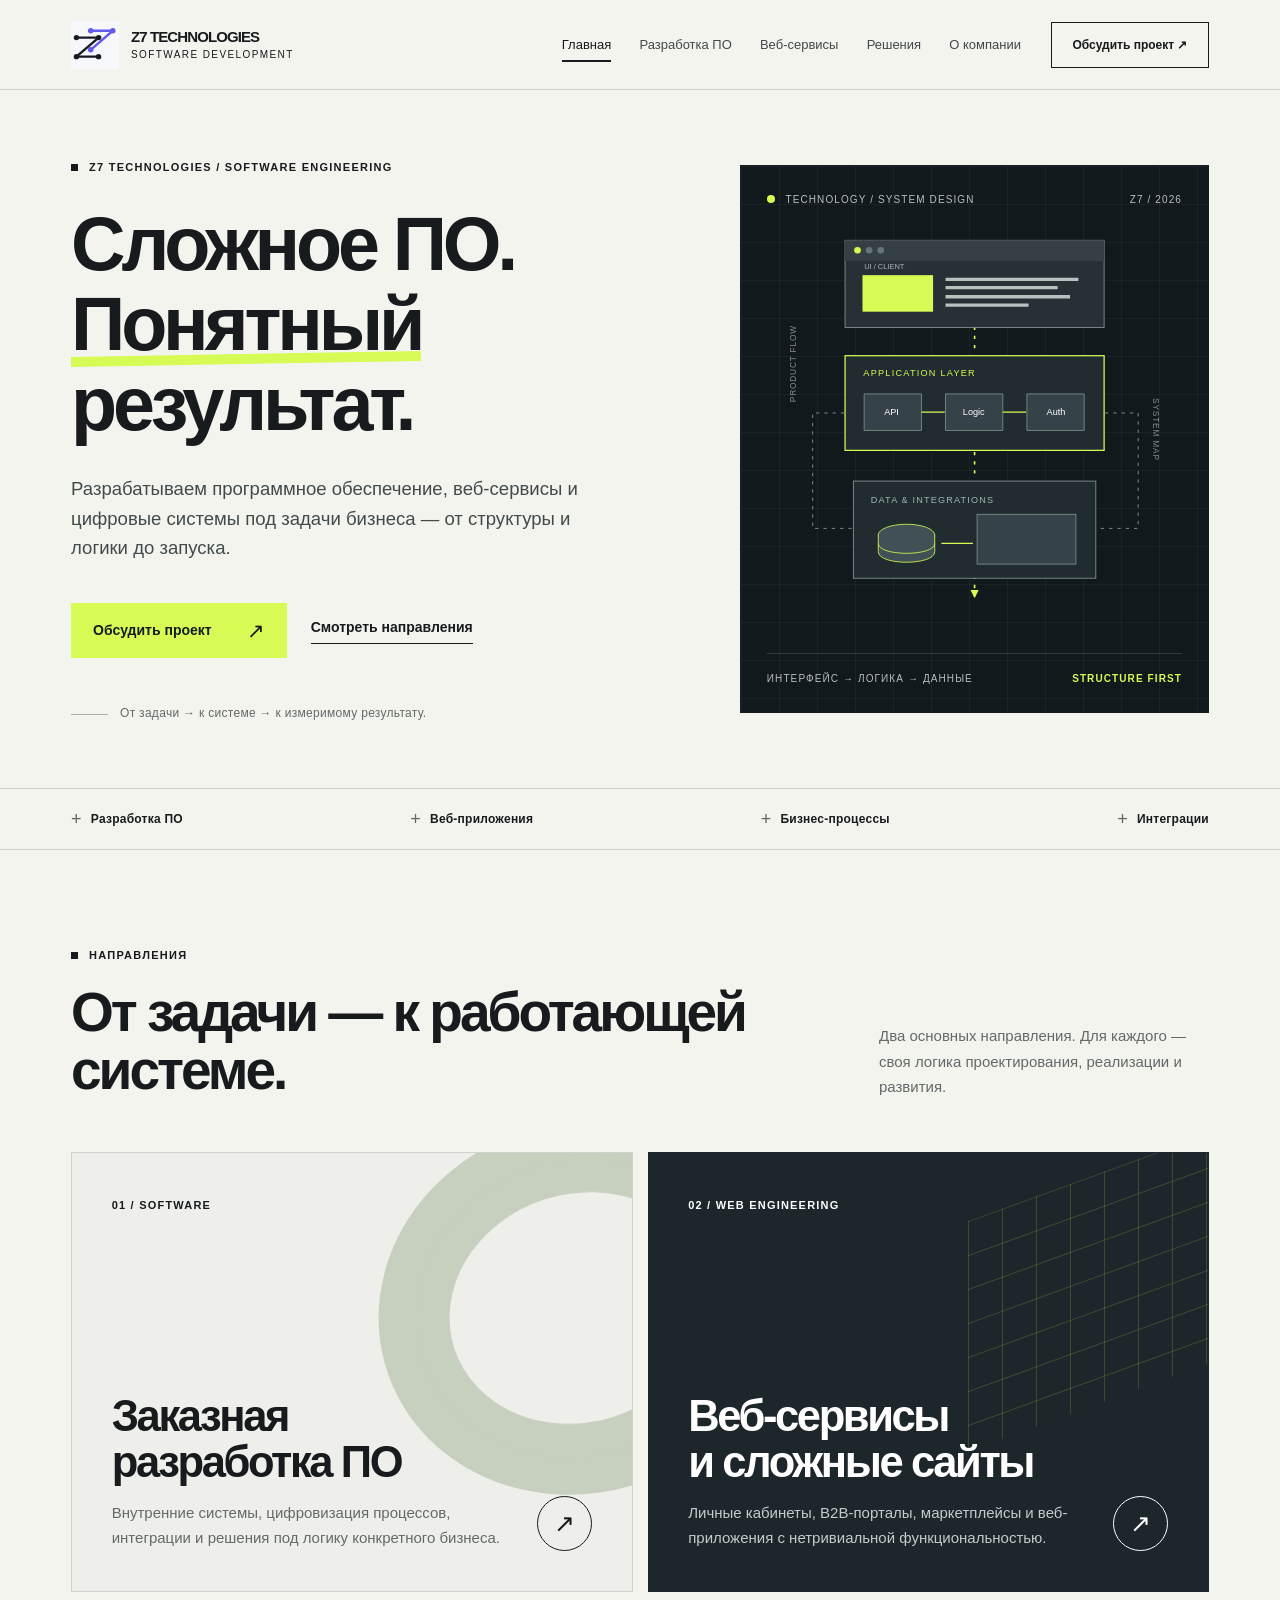
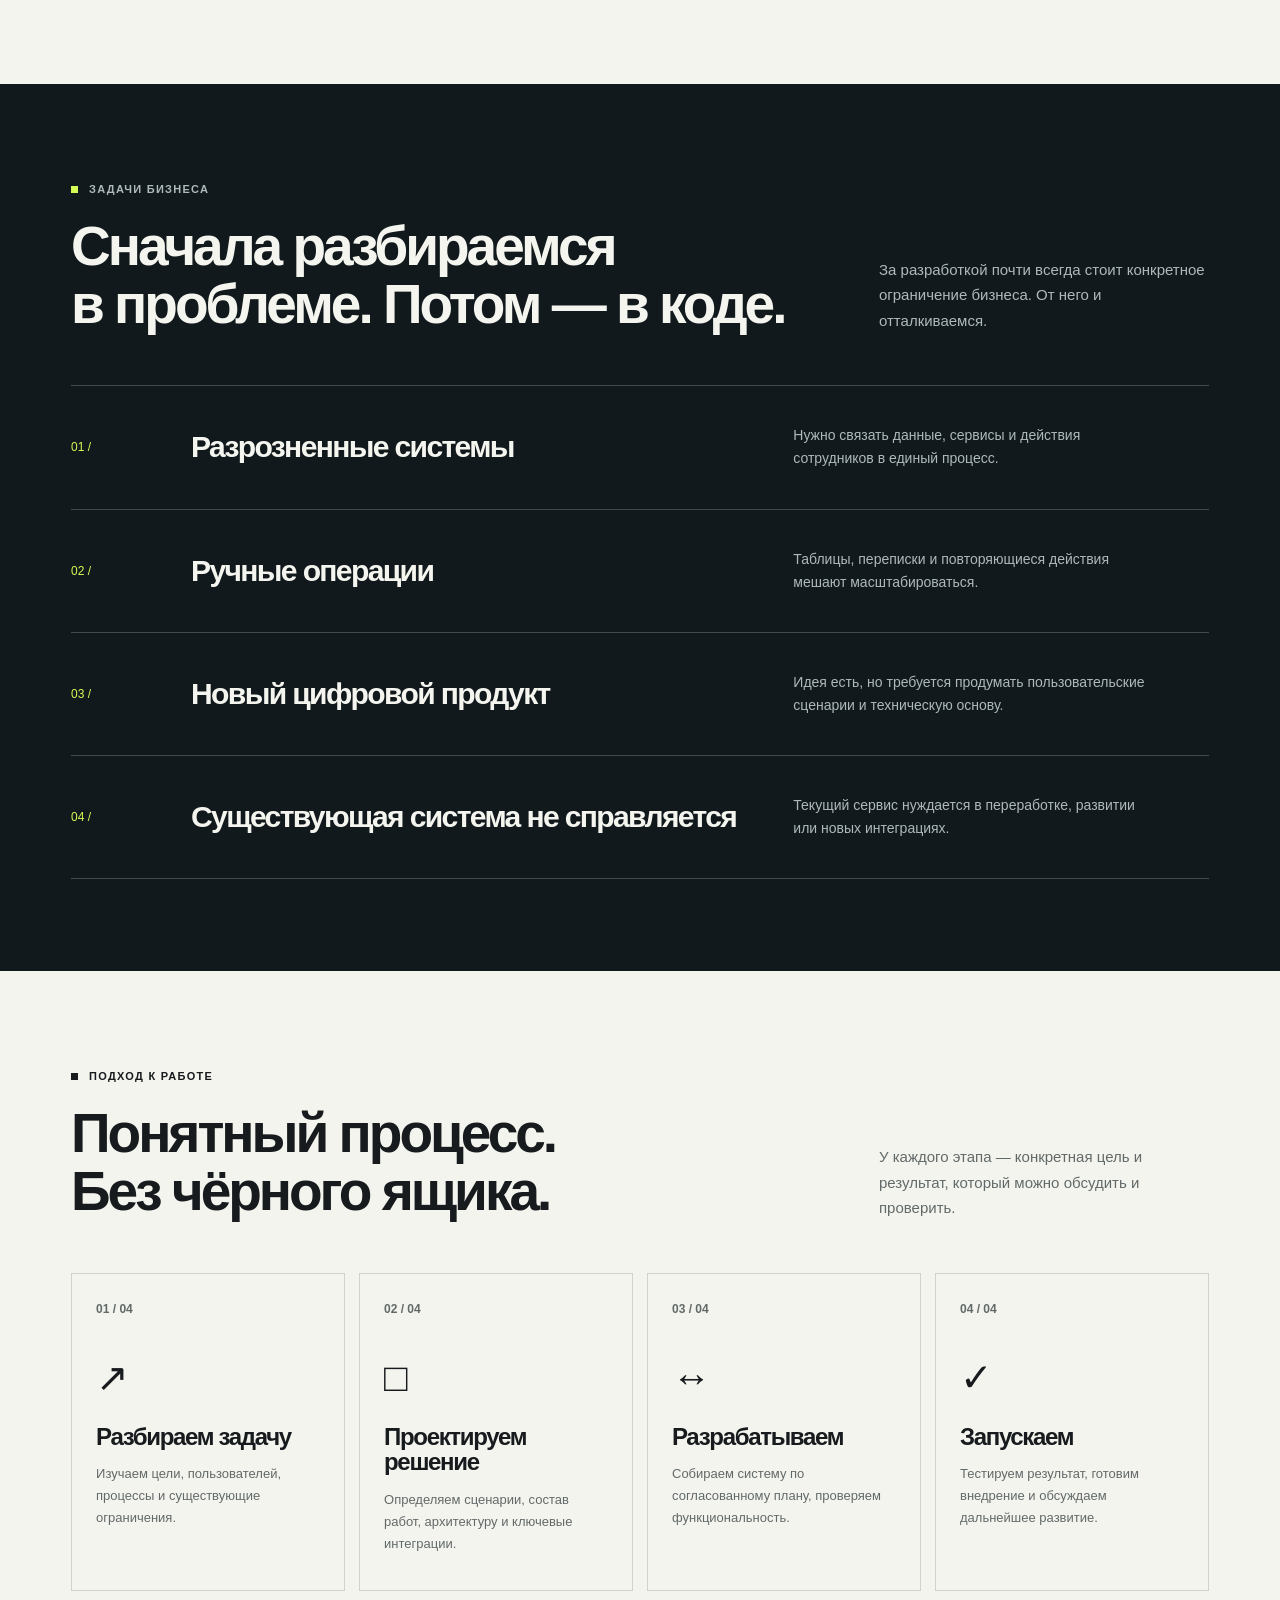
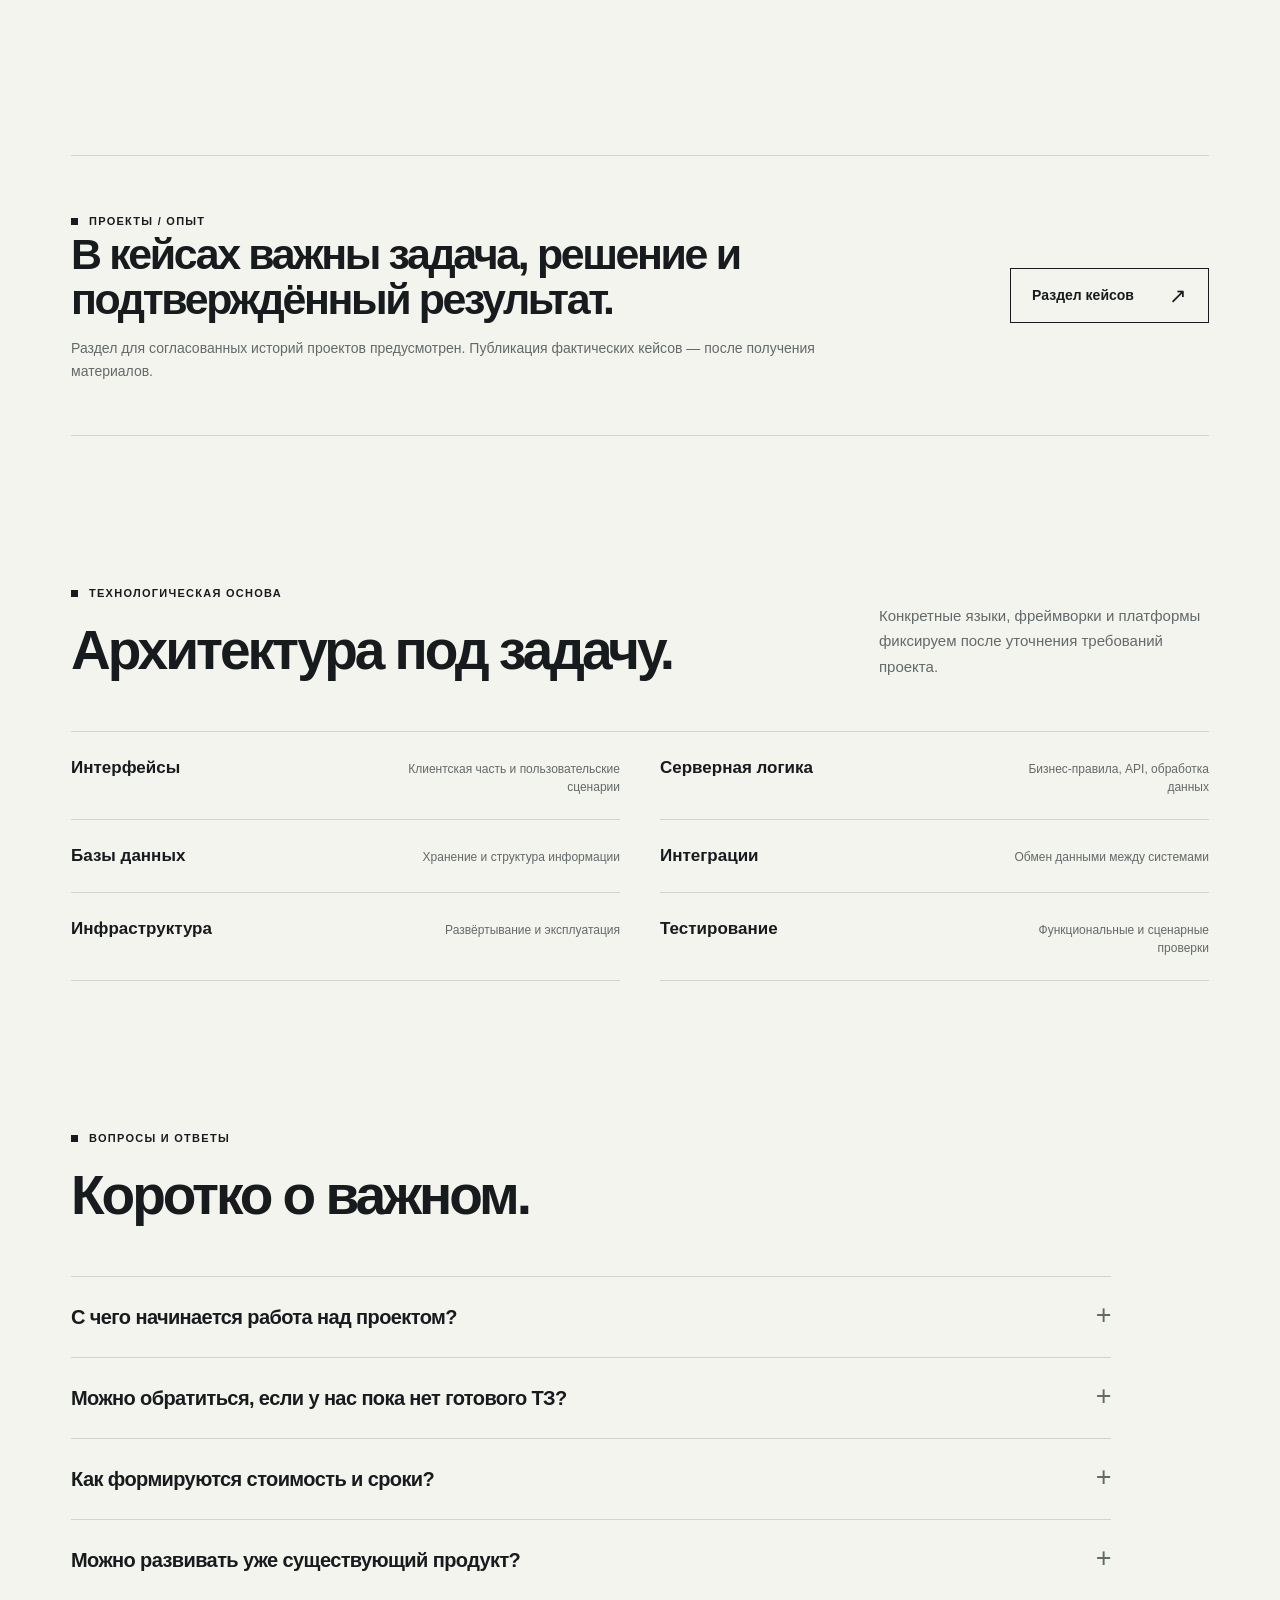
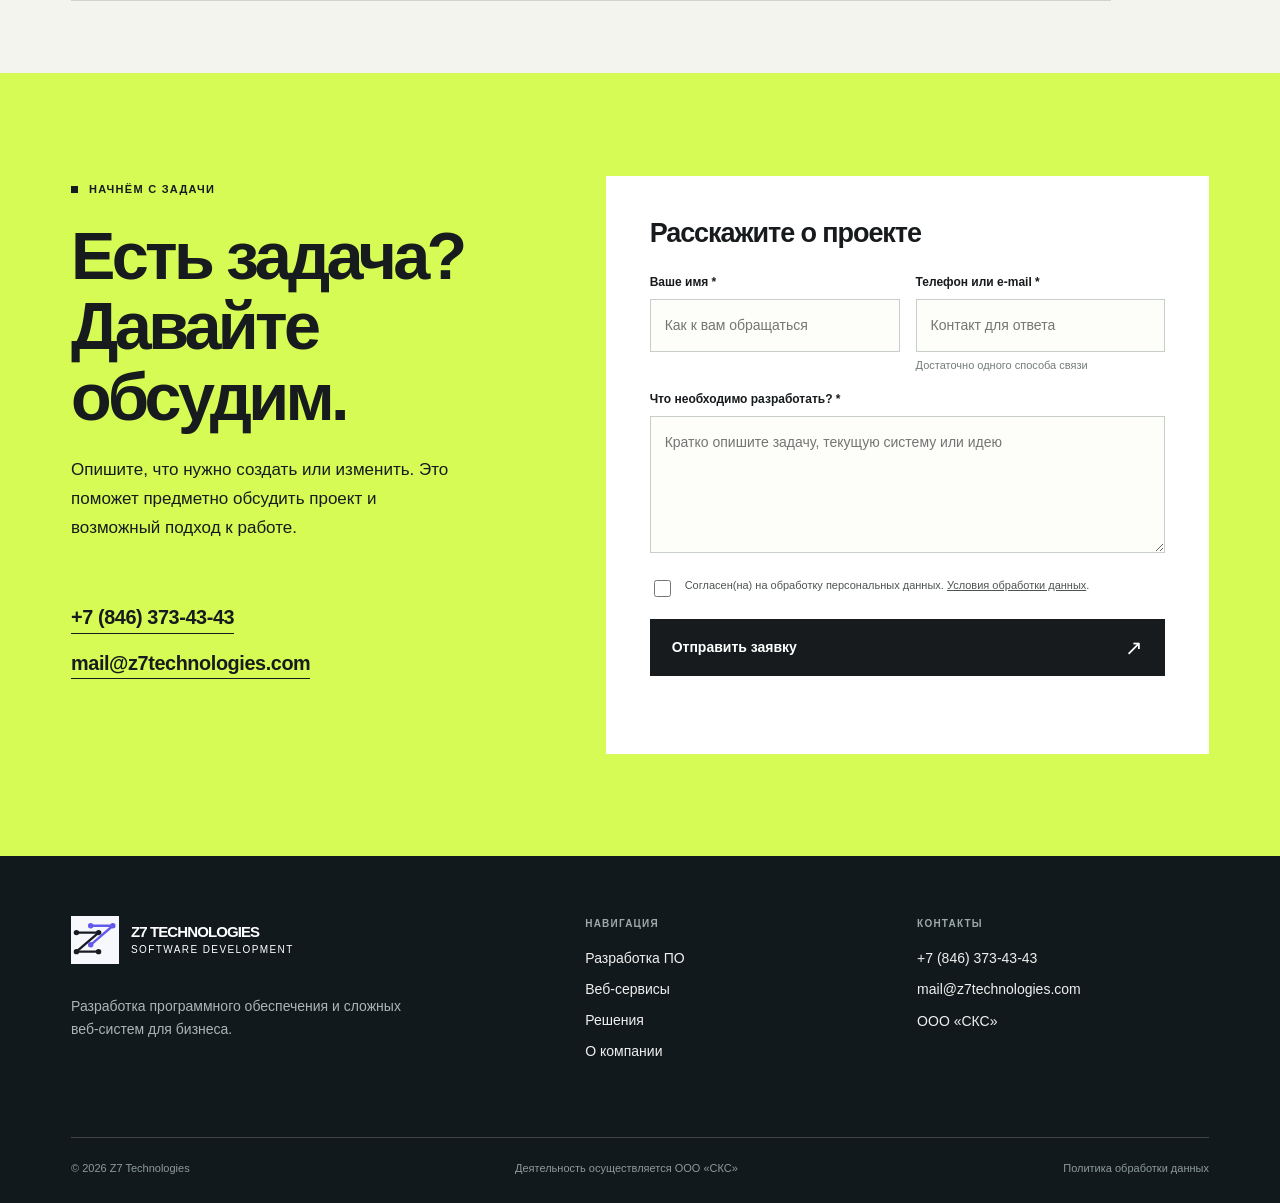
==== commit 943bbe42: "Harden Telegram form payload handling" ====
--- a/index.html
+++ b/index.html
@@ -1,4 +1,4 @@
-<!DOCTYPE html><html lang="ru"><head><meta charset="utf-8"><meta name="viewport" content="width=device-width,initial-scale=1"><meta name="theme-color" content="#f4f4ef"><title>Z7 Technologies — разработка ПО и сложных веб-сервисов</title><meta name="description" content="Заказная разработка программного обеспечения, веб-приложений и сложных веб-систем для бизнеса. Обсудите проект с Z7 Technologies."><meta property="og:type" content="website"><meta property="og:title" content="Z7 Technologies — разработка ПО и сложных веб-сервисов"><meta property="og:description" content="Заказная разработка программного обеспечения, веб-приложений и сложных веб-систем для бизнеса. Обсудите проект с Z7 Technologies."><link rel="icon" href="assets/favicon.svg" type="image/svg+xml"><link rel="stylesheet" href="assets/style.css"><script>window.METRIKA_ID=null; /* После получения номера счётчика подключить код Яндекс Метрики и установить ID */</script><script src="assets/site.js" defer></script></head><body><header class="topbar"><div class="container header-inner"><a class="brand" href="index.html" aria-label="Z7 Technologies — главная"><span class="brand-mark">Z7</span><span class="brand-name">TECHNOLOGIES<small>SOFTWARE DEVELOPMENT</small></span></a><nav class="nav" id="main-nav" aria-label="Основная навигация"><a href="index.html" aria-current="page">Главная</a><a href="software.html">Разработка ПО</a><a href="web-services.html">Веб-сервисы</a><a href="cases.html">Решения</a><a href="about.html">О компании</a></nav><a class="header-cta" href="#contact">Обсудить проект ↗</a><button class="menu-toggle" aria-label="Открыть меню" aria-controls="main-nav" aria-expanded="false"><span></span><span></span></button></div></header><main class="page-main" id="main-content"><section class="hero"><div class="container hero-home"><div class="hero-copy"><span class="eyebrow">Z7 TECHNOLOGIES / SOFTWARE ENGINEERING</span><h1>Сложное ПО.<br><em>Понятный</em><br>результат.</h1><p class="lead">Разрабатываем программное обеспечение, веб-сервисы и цифровые системы под задачи бизнеса — от структуры и логики до запуска.</p><div class="hero-actions"><a href="#contact" class="btn btn-primary">Обсудить проект <span class="arrow">↗</span></a><a href="#services" class="text-link">Смотреть направления</a></div><p class="hero-note">Бренд Z7 Technologies · юридическое лицо ООО «СКС»</p></div><div class="visual-board"><div class="visual-header"><span><i class="status-point"></i> TECHNOLOGY / SYSTEM DESIGN</span><span>Z7 / 2026</span></div><div class="visual-graphic"><svg viewBox="0 0 500 490" aria-label="Схема взаимодействия интерфейса, бизнес-логики и данных" role="img" xmlns="http://www.w3.org/2000/svg">
+<!DOCTYPE html><html lang="ru"><head><meta charset="utf-8"><meta name="viewport" content="width=device-width,initial-scale=1"><meta name="theme-color" content="#f4f4ef"><title>Z7 Technologies — разработка ПО и сложных веб-сервисов</title><meta name="description" content="Заказная разработка программного обеспечения, веб-приложений и сложных веб-систем для бизнеса. Обсудите проект с Z7 Technologies."><meta property="og:type" content="website"><meta property="og:title" content="Z7 Technologies — разработка ПО и сложных веб-сервисов"><meta property="og:description" content="Заказная разработка программного обеспечения, веб-приложений и сложных веб-систем для бизнеса. Обсудите проект с Z7 Technologies."><link rel="icon" href="assets/favicon.svg" type="image/svg+xml"><link rel="stylesheet" href="assets/style.css"><script>window.METRIKA_ID=null; /* После получения номера счётчика подключить код Яндекс Метрики и установить ID */</script><script src="assets/site.js" defer></script></head><body><header class="topbar"><div class="container header-inner"><a class="brand" href="index.html" aria-label="Z7 Technologies — главная"><span class="brand-mark"><img src="assets/z7-symbol-master-preview.svg" alt="Z7"></span><span class="brand-name"><strong>Z7 TECHNOLOGIES</strong><small>SOFTWARE DEVELOPMENT</small></span></a><nav class="nav" id="main-nav" aria-label="Основная навигация"><a href="index.html" aria-current="page">Главная</a><a href="software.html">Разработка ПО</a><a href="web-services.html">Веб-сервисы</a><a href="cases.html">Решения</a><a href="about.html">О компании</a></nav><a class="header-cta" href="#contact">Обсудить проект ↗</a><button class="menu-toggle" aria-label="Открыть меню" aria-controls="main-nav" aria-expanded="false"><span></span><span></span></button></div></header><main class="page-main" id="main-content"><section class="hero"><div class="container hero-home"><div class="hero-copy"><span class="eyebrow">Z7 TECHNOLOGIES / SOFTWARE ENGINEERING</span><h1>Сложное ПО.<br><em>Понятный</em><br>результат.</h1><p class="lead">Разрабатываем программное обеспечение, веб-сервисы и цифровые системы под задачи бизнеса — от структуры и логики до запуска.</p><div class="hero-actions"><a href="#contact" class="btn btn-primary">Обсудить проект <span class="arrow">↗</span></a><a href="#services" class="text-link">Смотреть направления</a></div><p class="hero-note">Бренд Z7 Technologies · юридическое лицо ООО «СКС»</p></div><div class="visual-board"><div class="visual-header"><span><i class="status-point"></i> TECHNOLOGY / SYSTEM DESIGN</span><span>Z7 / 2026</span></div><div class="visual-graphic"><svg viewBox="0 0 500 490" aria-label="Схема взаимодействия интерфейса, бизнес-логики и данных" role="img" xmlns="http://www.w3.org/2000/svg">
 <defs><marker id="arr" viewBox="0 0 10 10" refX="8" refY="5" markerWidth="5" markerHeight="5" orient="auto-start-reverse"><path d="M0 0 L10 5 L0 10Z" fill="#d5fb54"/></marker></defs>
 <path d="M250 120 V153 M250 271 V302 M250 420 V445" stroke="#d5fb54" stroke-width="2" stroke-dasharray="4 7" marker-end="url(#arr)"/>
 <path d="M93 224H55V363H104 M407 224H447V363H397" stroke="#85948d" stroke-width="1.1" stroke-dasharray="4 6" fill="none"/>
@@ -7,4 +7,4 @@
 <rect x="94" y="155" width="312" height="114" fill="#202c30" stroke="#d5fb54" stroke-width="1.5"/><text x="116" y="180" fill="#d5fb54" font-size="11" font-family="Arial" letter-spacing="1.5">APPLICATION LAYER</text><path d="M117 201h69v44h-69zM215 201h69v44h-69zM313 201h69v44h-69z" fill="#354348" stroke="#81918b"/><text x="150" y="227" fill="white" font-size="11" text-anchor="middle" font-family="Arial">API</text><text x="249" y="227" fill="white" font-size="11" text-anchor="middle" font-family="Arial">Logic</text><text x="348" y="227" fill="white" font-size="11" text-anchor="middle" font-family="Arial">Auth</text><path d="M186 223h28M284 223h28" stroke="#d5fb54" stroke-width="1.5"/>
 <rect x="104" y="306" width="292" height="117" fill="#202c30" stroke="#8a9994"/><text x="125" y="333" fill="#a3b6b1" font-size="11" letter-spacing="1.4" font-family="Arial">DATA & INTEGRATIONS</text><ellipse cx="168" cy="371" rx="34" ry="13" fill="#405054" stroke="#d5fb54"/><path d="M134 371v20c0 17 68 17 68 0v-20" fill="#405054" stroke="#d5fb54"/><path d="M134 381c0 16 68 16 68 0" stroke="#d5fb54" fill="none"/><text x="269" y="371" fill="white" font-family="Arial" font-size="11">EXTERNAL</text><text x="269" y="388" fill="white" font-family="Arial" font-size="11">SYSTEMS</text><path d="M210 381H248" stroke="#d5fb54" stroke-width="1.5"/><rect x="253" y="346" width="119" height="60" fill="#354348" stroke="#80918a"/>
 <text x="35" y="211" transform="rotate(-90 35 211)" fill="#7f928d" font-size="10" letter-spacing="1" font-family="Arial">PRODUCT FLOW</text><text x="465" y="206" transform="rotate(90 465 206)" fill="#7f928d" font-size="10" letter-spacing="1" font-family="Arial">SYSTEM MAP</text>
-</svg></div><div class="visual-footer"><span>Интерфейс → логика → данные</span><b>STRUCTURE FIRST</b></div></div></div></section><div class="ribbon"><div class="container ribbon-inner"><span>Разработка ПО</span><span>Веб-приложения</span><span>Бизнес-процессы</span><span>Интеграции</span></div></div><section class="section" id="services"><div class="container"><div class="section-head"><div><span class="eyebrow">НАПРАВЛЕНИЯ</span><h2>От задачи — к работающей системе.</h2></div><p class="sub">Два основных направления. Для каждого — своя логика проектирования, реализации и развития.</p></div><div class="service-grid"><a class="service-card" href="software.html"><span class="card-art spiral" aria-hidden="true"></span><div class="card-top"><span class="tag">01 / SOFTWARE</span></div><div class="card-bottom"><div><h3>Заказная<br>разработка ПО</h3><p>Внутренние системы, цифровизация процессов, интеграции и решения под логику конкретного бизнеса.</p></div><span class="round-arrow" aria-hidden="true">↗</span></div></a><a class="service-card dark" href="web-services.html"><span class="card-art mesh" aria-hidden="true"></span><div class="card-top"><span class="tag">02 / WEB ENGINEERING</span></div><div class="card-bottom"><div><h3>Веб-сервисы<br>и сложные сайты</h3><p>Личные кабинеты, B2B-порталы, маркетплейсы и веб-приложения с нетривиальной функциональностью.</p></div><span class="round-arrow" aria-hidden="true">↗</span></div></a></div></div></section><section class="section contrast"><div class="container"><div class="section-head"><div><span class="eyebrow">ЗАДАЧИ БИЗНЕСА</span><h2>Сначала разбираемся<br>в проблеме. Потом — в коде.</h2></div><p class="sub">За разработкой почти всегда стоит конкретное ограничение бизнеса. От него и отталкиваемся.</p></div><div class="usecase-list"><div class="usecase-item"><span class="num">01 /</span><h3>Разрозненные системы</h3><p>Нужно связать данные, сервисы и действия сотрудников в единый процесс.</p></div><div class="usecase-item"><span class="num">02 /</span><h3>Ручные операции</h3><p>Таблицы, переписки и повторяющиеся действия мешают масштабироваться.</p></div><div class="usecase-item"><span class="num">03 /</span><h3>Новый цифровой продукт</h3><p>Идея есть, но требуется продумать пользовательские сценарии и техническую основу.</p></div><div class="usecase-item"><span class="num">04 /</span><h3>Существующая система не справляется</h3><p>Текущий сервис нуждается в переработке, развитии или новых интеграциях.</p></div></div></div></section><section class="section"><div class="container"><div class="section-head"><div><span class="eyebrow">ПОДХОД К РАБОТЕ</span><h2>Понятный процесс.<br>Без чёрного ящика.</h2></div><p class="sub">У каждого этапа — конкретная цель и результат, который можно обсудить и проверить.</p></div><div class="process-grid"><article class="process-card"><span class="num">01 / 04</span><span class="line-art" aria-hidden="true">↗</span><h3>Разбираем задачу</h3><p>Изучаем цели, пользователей, процессы и существующие ограничения.</p></article><article class="process-card"><span class="num">02 / 04</span><span class="line-art" aria-hidden="true">□</span><h3>Проектируем решение</h3><p>Определяем сценарии, состав работ, архитектуру и ключевые интеграции.</p></article><article class="process-card"><span class="num">03 / 04</span><span class="line-art" aria-hidden="true">↔</span><h3>Разрабатываем</h3><p>Собираем систему по согласованному плану, проверяем функциональность.</p></article><article class="process-card"><span class="num">04 / 04</span><span class="line-art" aria-hidden="true">✓</span><h3>Запускаем</h3><p>Тестируем результат, готовим внедрение и обсуждаем дальнейшее развитие.</p></article></div></div></section><section class="section-tight"><div class="container"><div class="quote-strip"><div><span class="eyebrow">ПРОЕКТЫ / ОПЫТ</span><h2>В кейсах важны задача, решение и подтверждённый результат.</h2><p>Раздел для согласованных историй проектов предусмотрен. Публикация фактических кейсов — после получения материалов.</p></div><a href="cases.html" class="btn btn-outline">Раздел кейсов <span class="arrow">↗</span></a></div></div></section><section class="section-tight"><div class="container"><div class="section-head"><div><span class="eyebrow">ТЕХНОЛОГИЧЕСКАЯ ОСНОВА</span><h2>Архитектура под задачу.</h2></div><p class="sub">Конкретные языки, фреймворки и платформы фиксируем после уточнения требований проекта.</p></div><div class="tech-list"><div class="tech-row"><b>Интерфейсы</b><span>Клиентская часть и пользовательские сценарии</span></div><div class="tech-row"><b>Серверная логика</b><span>Бизнес-правила, API, обработка данных</span></div><div class="tech-row"><b>Базы данных</b><span>Хранение и структура информации</span></div><div class="tech-row"><b>Интеграции</b><span>Обмен данными между системами</span></div><div class="tech-row"><b>Инфраструктура</b><span>Развёртывание и эксплуатация</span></div><div class="tech-row"><b>Тестирование</b><span>Функциональные и сценарные проверки</span></div></div></div></section><section class="section-tight"><div class="container"><div class="section-head"><div><span class="eyebrow">ВОПРОСЫ И ОТВЕТЫ</span><h2>Коротко о важном.</h2></div></div><div class="faq"><details><summary>С чего начинается работа над проектом?</summary><p>С обсуждения задачи, её ограничений и ожидаемого результата. После этого можно определить объём предварительной проработки и предложить дальнейшие шаги.</p></details><details><summary>Можно обратиться, если у нас пока нет готового ТЗ?</summary><p>Да. Для первого разговора достаточно описать задачу своими словами: что сейчас не работает, кто будет пользоваться системой и что должно измениться.</p></details><details><summary>Как формируются стоимость и сроки?</summary><p>После уточнения объёма работ, функциональности, интеграций и требований к безопасности. Универсальная цена без этих данных была бы неточной.</p></details><details><summary>Можно развивать уже существующий продукт?</summary><p>Возможность доработки оценивается после знакомства с текущей архитектурой, кодовой базой и необходимыми изменениями.</p></details></div></div></section><section id="contact" class="contact-section"><div class="container contact-layout"><div class="contact-info"><span class="eyebrow">НАЧНЁМ С ЗАДАЧИ</span><h2>Есть задача?<br>Давайте обсудим.</h2><p>Опишите, что нужно создать или изменить. Это поможет предметно обсудить проект и возможный подход к работе.</p><div class="contact-lines"><a href="tel:+78463734343">+7 (846) 373-43-43</a><a href="mailto:mail@z7technologies.com">mail@z7technologies.com</a></div></div><div class="form-panel"><h3>Расскажите о проекте</h3><form name="contact" method="POST" action="/" data-netlify="true" netlify-honeypot="bot-field" data-contact-form><input type="hidden" name="form-name" value="contact"><p class="sr-only"><label>Не заполнять: <input name="bot-field" tabindex="-1" autocomplete="off"></label></p><div class="form-row"><div class="form-field"><label for="name-contact">Ваше имя *</label><input id="name-contact" name="name" autocomplete="name" placeholder="Как к вам обращаться" required maxlength="100"></div><div class="form-field"><label for="contact-contact">Телефон или e-mail *</label><input id="contact-contact" name="contact" autocomplete="email" placeholder="Контакт для ответа" required maxlength="130"><div class="form-hint">Достаточно одного способа связи</div></div></div><div class="form-field"><label for="message-contact">Что необходимо разработать? *</label><textarea id="message-contact" name="message" placeholder="Кратко опишите задачу, текущую систему или идею" required maxlength="5000"></textarea></div><div class="form-check"><input type="checkbox" id="agree-contact" name="privacy_consent" value="yes" required><label for="agree-contact">Согласен(на) на обработку персональных данных. <a href="privacy.html" target="_blank" rel="noopener">Условия обработки данных</a>.</label></div><button class="btn form-submit" type="submit"><span>Отправить заявку</span><span class="arrow" aria-hidden="true">↗</span></button><p class="form-status" role="status" aria-live="polite"></p></form></div></div></section></main><footer class="footer"><div class="container"><div class="footer-top"><div class="footer-brand"><a class="brand" href="index.html" aria-label="Z7 Technologies — главная"><span class="brand-mark">Z7</span><span class="brand-name">TECHNOLOGIES<small>SOFTWARE DEVELOPMENT</small></span></a><p class="footer-desc">Разработка программного обеспечения и сложных веб-систем для бизнеса.</p></div><div class="footer-col"><h4>Навигация</h4><a href="software.html">Разработка ПО</a><a href="web-services.html">Веб-сервисы</a><a href="cases.html">Решения</a><a href="about.html">О компании</a></div><div class="footer-col"><h4>Контакты</h4><a href="tel:+78463734343">+7 (846) 373-43-43</a><a href="mailto:mail@z7technologies.com">mail@z7technologies.com</a><p>ООО «СКС»</p></div></div><div class="footer-bottom"><span>© 2026 Z7 Technologies</span><span>Деятельность осуществляется ООО «СКС»</span><a href="privacy.html">Политика обработки данных</a></div></div></footer></body></html>
+</svg></div><div class="visual-footer"><span>Интерфейс → логика → данные</span><b>STRUCTURE FIRST</b></div></div></div></section><div class="ribbon"><div class="container ribbon-inner"><span>Разработка ПО</span><span>Веб-приложения</span><span>Бизнес-процессы</span><span>Интеграции</span></div></div><section class="section" id="services"><div class="container"><div class="section-head"><div><span class="eyebrow">НАПРАВЛЕНИЯ</span><h2>От задачи — к работающей системе.</h2></div><p class="sub">Два основных направления. Для каждого — своя логика проектирования, реализации и развития.</p></div><div class="service-grid"><a class="service-card" href="software.html"><span class="card-art spiral" aria-hidden="true"></span><div class="card-top"><span class="tag">01 / SOFTWARE</span></div><div class="card-bottom"><div><h3>Заказная<br>разработка ПО</h3><p>Внутренние системы, цифровизация процессов, интеграции и решения под логику конкретного бизнеса.</p></div><span class="round-arrow" aria-hidden="true">↗</span></div></a><a class="service-card dark" href="web-services.html"><span class="card-art mesh" aria-hidden="true"></span><div class="card-top"><span class="tag">02 / WEB ENGINEERING</span></div><div class="card-bottom"><div><h3>Веб-сервисы<br>и сложные сайты</h3><p>Личные кабинеты, B2B-порталы, маркетплейсы и веб-приложения с нетривиальной функциональностью.</p></div><span class="round-arrow" aria-hidden="true">↗</span></div></a></div></div></section><section class="section contrast"><div class="container"><div class="section-head"><div><span class="eyebrow">ЗАДАЧИ БИЗНЕСА</span><h2>Сначала разбираемся<br>в проблеме. Потом — в коде.</h2></div><p class="sub">За разработкой почти всегда стоит конкретное ограничение бизнеса. От него и отталкиваемся.</p></div><div class="usecase-list"><div class="usecase-item"><span class="num">01 /</span><h3>Разрозненные системы</h3><p>Нужно связать данные, сервисы и действия сотрудников в единый процесс.</p></div><div class="usecase-item"><span class="num">02 /</span><h3>Ручные операции</h3><p>Таблицы, переписки и повторяющиеся действия мешают масштабироваться.</p></div><div class="usecase-item"><span class="num">03 /</span><h3>Новый цифровой продукт</h3><p>Идея есть, но требуется продумать пользовательские сценарии и техническую основу.</p></div><div class="usecase-item"><span class="num">04 /</span><h3>Существующая система не справляется</h3><p>Текущий сервис нуждается в переработке, развитии или новых интеграциях.</p></div></div></div></section><section class="section"><div class="container"><div class="section-head"><div><span class="eyebrow">ПОДХОД К РАБОТЕ</span><h2>Понятный процесс.<br>Без чёрного ящика.</h2></div><p class="sub">У каждого этапа — конкретная цель и результат, который можно обсудить и проверить.</p></div><div class="process-grid"><article class="process-card"><span class="num">01 / 04</span><span class="line-art" aria-hidden="true">↗</span><h3>Разбираем задачу</h3><p>Изучаем цели, пользователей, процессы и существующие ограничения.</p></article><article class="process-card"><span class="num">02 / 04</span><span class="line-art" aria-hidden="true">□</span><h3>Проектируем решение</h3><p>Определяем сценарии, состав работ, архитектуру и ключевые интеграции.</p></article><article class="process-card"><span class="num">03 / 04</span><span class="line-art" aria-hidden="true">↔</span><h3>Разрабатываем</h3><p>Собираем систему по согласованному плану, проверяем функциональность.</p></article><article class="process-card"><span class="num">04 / 04</span><span class="line-art" aria-hidden="true">✓</span><h3>Запускаем</h3><p>Тестируем результат, готовим внедрение и обсуждаем дальнейшее развитие.</p></article></div></div></section><section class="section-tight"><div class="container"><div class="quote-strip"><div><span class="eyebrow">ПРОЕКТЫ / ОПЫТ</span><h2>В кейсах важны задача, решение и подтверждённый результат.</h2><p>Раздел для согласованных историй проектов предусмотрен. Публикация фактических кейсов — после получения материалов.</p></div><a href="cases.html" class="btn btn-outline">Раздел кейсов <span class="arrow">↗</span></a></div></div></section><section class="section-tight"><div class="container"><div class="section-head"><div><span class="eyebrow">ТЕХНОЛОГИЧЕСКАЯ ОСНОВА</span><h2>Архитектура под задачу.</h2></div><p class="sub">Конкретные языки, фреймворки и платформы фиксируем после уточнения требований проекта.</p></div><div class="tech-list"><div class="tech-row"><b>Интерфейсы</b><span>Клиентская часть и пользовательские сценарии</span></div><div class="tech-row"><b>Серверная логика</b><span>Бизнес-правила, API, обработка данных</span></div><div class="tech-row"><b>Базы данных</b><span>Хранение и структура информации</span></div><div class="tech-row"><b>Интеграции</b><span>Обмен данными между системами</span></div><div class="tech-row"><b>Инфраструктура</b><span>Развёртывание и эксплуатация</span></div><div class="tech-row"><b>Тестирование</b><span>Функциональные и сценарные проверки</span></div></div></div></section><section class="section-tight"><div class="container"><div class="section-head"><div><span class="eyebrow">ВОПРОСЫ И ОТВЕТЫ</span><h2>Коротко о важном.</h2></div></div><div class="faq"><details><summary>С чего начинается работа над проектом?</summary><p>С обсуждения задачи, её ограничений и ожидаемого результата. После этого можно определить объём предварительной проработки и предложить дальнейшие шаги.</p></details><details><summary>Можно обратиться, если у нас пока нет готового ТЗ?</summary><p>Да. Для первого разговора достаточно описать задачу своими словами: что сейчас не работает, кто будет пользоваться системой и что должно измениться.</p></details><details><summary>Как формируются стоимость и сроки?</summary><p>После уточнения объёма работ, функциональности, интеграций и требований к безопасности. Универсальная цена без этих данных была бы неточной.</p></details><details><summary>Можно развивать уже существующий продукт?</summary><p>Возможность доработки оценивается после знакомства с текущей архитектурой, кодовой базой и необходимыми изменениями.</p></details></div></div></section><section id="contact" class="contact-section"><div class="container contact-layout"><div class="contact-info"><span class="eyebrow">НАЧНЁМ С ЗАДАЧИ</span><h2>Есть задача?<br>Давайте обсудим.</h2><p>Опишите, что нужно создать или изменить. Это поможет предметно обсудить проект и возможный подход к работе.</p><div class="contact-lines"><a href="tel:+78463734343">+7 (846) 373-43-43</a><a href="mailto:mail@z7technologies.com">mail@z7technologies.com</a></div></div><div class="form-panel"><h3>Расскажите о проекте</h3><form name="contact" method="POST" action="/" data-netlify="true" netlify-honeypot="bot-field" data-contact-form><input type="hidden" name="form-name" value="contact"><p class="sr-only"><label>Не заполнять: <input name="bot-field" tabindex="-1" autocomplete="off"></label></p><div class="form-row"><div class="form-field"><label for="name-contact">Ваше имя *</label><input id="name-contact" name="name" autocomplete="name" placeholder="Как к вам обращаться" required maxlength="100"></div><div class="form-field"><label for="contact-contact">Телефон или e-mail *</label><input id="contact-contact" name="contact" autocomplete="email" placeholder="Контакт для ответа" required maxlength="130"><div class="form-hint">Достаточно одного способа связи</div></div></div><div class="form-field"><label for="message-contact">Что необходимо разработать? *</label><textarea id="message-contact" name="message" placeholder="Кратко опишите задачу, текущую систему или идею" required maxlength="3000"></textarea></div><div class="form-check"><input type="checkbox" id="agree-contact" name="privacy_consent" value="yes" required><label for="agree-contact">Согласен(на) на обработку персональных данных. <a href="privacy.html" target="_blank" rel="noopener">Условия обработки данных</a>.</label></div><button class="btn form-submit" type="submit"><span>Отправить заявку</span><span class="arrow" aria-hidden="true">↗</span></button><p class="form-status" role="status" aria-live="polite"></p></form></div></div></section></main><footer class="footer"><div class="container"><div class="footer-top"><div class="footer-brand"><a class="brand" href="index.html" aria-label="Z7 Technologies — главная"><span class="brand-mark"><img src="assets/z7-symbol-master-preview.svg" alt="Z7"></span><span class="brand-name"><strong>Z7 TECHNOLOGIES</strong><small>SOFTWARE DEVELOPMENT</small></span></a><p class="footer-desc">Разработка программного обеспечения и сложных веб-систем для бизнеса.</p></div><div class="footer-col"><h4>Навигация</h4><a href="software.html">Разработка ПО</a><a href="web-services.html">Веб-сервисы</a><a href="cases.html">Решения</a><a href="about.html">О компании</a></div><div class="footer-col"><h4>Контакты</h4><a href="tel:+78463734343">+7 (846) 373-43-43</a><a href="mailto:mail@z7technologies.com">mail@z7technologies.com</a><p>ООО «СКС»</p></div></div><div class="footer-bottom"><span>© 2026 Z7 Technologies</span><span>Деятельность осуществляется ООО «СКС»</span><a href="privacy.html">Политика обработки данных</a></div></div></footer></body></html>
--- a/assets/style.css
+++ b/assets/style.css
@@ -4,3 +4,7 @@
 @media(max-width:900px){.header-inner{min-height:76px}.nav{display:none;position:absolute;top:76px;left:0;right:0;background:var(--paper);border-bottom:1px solid var(--rule);padding:25px var(--page) 30px;flex-direction:column;align-items:flex-start;gap:22px;box-shadow:0 20px 27px #0000000c}.nav.is-open{display:flex}.nav a{font-size:17px}.menu-toggle{display:flex;margin-left:auto}.header-cta{display:none}.hero-home{grid-template-columns:1fr}.hero-copy h1{max-width:750px;font-size:clamp(54px,9vw,81px)}.visual-board{min-height:435px;max-width:none}.visual-graphic{max-width:600px}.section-head{align-items:start;flex-direction:column;gap:15px}.section-head .sub{max-width:650px}.process-grid{grid-template-columns:repeat(2,1fr)}.contact-layout{grid-template-columns:1fr}.contact-lines{margin-top:30px}.footer-top{grid-template-columns:1fr 1fr}.footer-brand{grid-column:span 2}.about-hero{grid-template-columns:1fr}.brand-plate{min-height:230px}.case-notice{grid-template-columns:1fr}.case-notice .btn{justify-self:start}.case-grid{grid-template-columns:1fr 1fr}.principles{grid-template-columns:1fr 1fr}.internal-side{display:none}}
 @media(max-width:640px){.container{padding-inline:22px}.header-inner{min-height:70px}.nav{top:70px}.brand-mark{width:42px;height:42px}.brand-name{font-size:14px}.hero{padding-top:55px;padding-bottom:66px}.hero-copy h1{font-size:clamp(47px,12vw,67px);margin:23px 0 23px;letter-spacing:-.06em}.hero-copy h1 em{white-space:normal}.hero-actions{align-items:flex-start;flex-direction:column;gap:20px;margin-top:28px}.hero-note{margin-top:34px}.visual-board{min-height:365px;padding:16px}.visual-graphic{margin:15px 0}.ribbon-inner{gap:10px 25px}.ribbon span{font-size:10px}.section{padding-block:77px}.section-tight{padding-block:65px}.section-head{margin-bottom:33px}.section-head h2{font-size:clamp(39px,10vw,52px)}.service-grid{grid-template-columns:1fr}.service-card{min-height:375px;padding:30px}.service-card h3{font-size:37px}.usecase-item{grid-template-columns:34px 1fr;gap:13px;padding:28px 0}.usecase-item p{grid-column:2;font-size:13px}.usecase-item h3{font-size:27px}.process-grid{grid-template-columns:1fr;gap:10px}.process-card{min-height:225px}.process-card .line-art{margin:25px 0 18px}.quote-strip{grid-template-columns:1fr;gap:24px}.quote-strip .btn{justify-self:start}.tech-list{grid-template-columns:1fr}.faq summary{font-size:17px}.contact-info h2{font-size:51px}.contact-info p{font-size:15px}.contact-lines a{font-size:20px}.form-panel{padding:24px 19px}.form-row{grid-template-columns:1fr;gap:0}.footer-top{grid-template-columns:1fr 1fr;gap:35px 15px}.footer-brand{grid-column:span 2}.footer-col a{font-size:13px}.footer-bottom{flex-direction:column}.internal-hero{padding-top:62px;padding-bottom:60px}.internal-hero h1{font-size:clamp(50px,12vw,72px)}.internal-hero h1 em{white-space:normal}.service-types{grid-template-columns:1fr}.type-card{min-height:275px}.deliverables{grid-template-columns:1fr;gap:0}.case-grid{grid-template-columns:1fr}.case-tile{min-height:315px}.case-notice{padding:28px}.principles{grid-template-columns:1fr}.brand-plate b{font-size:80px}.contact-card{grid-template-columns:1fr;gap:12px}.contact-card a,.contact-card p{font-size:19px}}
 @media(prefers-reduced-motion:reduce){html{scroll-behavior:auto}*,*:before,*:after{transition:none!important;animation:none!important}}
+
+/* Z7 identity and system visuals live in the stylesheet so the page keeps its
+   finished appearance even before JavaScript has loaded. */
+.brand-mark{padding:0;overflow:hidden;background:#f7f8fc}.brand-mark img{display:block;width:100%;height:100%;object-fit:cover}.brand-name{font-size:14px}.brand-name strong{font-size:15px;letter-spacing:-.06em}.footer .brand-mark{background:#f7f8fc}.z7-system-map{display:block;width:100%;height:auto;margin:auto}.z7-system-map text{font-family:Inter,Arial,sans-serif}.z7-system-map .box{fill:#1c282d;stroke:#73837f}.z7-system-map .box-core{fill:#28373b;stroke:#d5fb54}.z7-system-map .wire{stroke:#d5fb54;stroke-width:2;fill:none;stroke-dasharray:5 7}.z7-system-map .muted{fill:#9eaeaa;font-size:11px;letter-spacing:1.5px}.z7-system-map .label{fill:#f4f5ef;font-size:16px;font-weight:650}.z7-system-map .sub{fill:#aab7b3;font-size:11px}.z7-system-map .node{fill:#d5fb54}.z7-system-map .line{stroke:#83928e;stroke-width:1.2;fill:none}.legal-page h1 em,.section-head h2 em{font-style:normal;position:relative;z-index:0}.legal-page h1 em:after,.section-head h2 em:after{content:"";position:absolute;z-index:-1;left:0;bottom:.08em;width:100%;height:.16em;background:var(--lime);transform:rotate(-1deg)}.case-tile{transition:transform .25s var(--ease),box-shadow .25s var(--ease),background .25s}.case-tile:hover{transform:translateY(-5px);box-shadow:0 18px 40px #1b272414;background:#f0f2ec}.case-illustration{background:linear-gradient(135deg,#d8dfd4 0 1px,transparent 1px),linear-gradient(45deg,#d8dfd4 0 1px,transparent 1px);background-size:18px 18px;border:1px solid #d3d9d1;font-size:74px;font-weight:300;letter-spacing:-.12em;color:#263235}.case-tile:nth-child(2) .case-illustration{color:#4b6636}.case-tile:nth-child(3) .case-illustration{color:#53616d}@media(min-width:901px){.hero{padding-block:64px}.hero-home{grid-template-columns:minmax(0,1.12fr) minmax(330px,.88fr)}.visual-board{min-height:440px}.section{padding-block:92px}.section-tight{padding-block:72px}}
